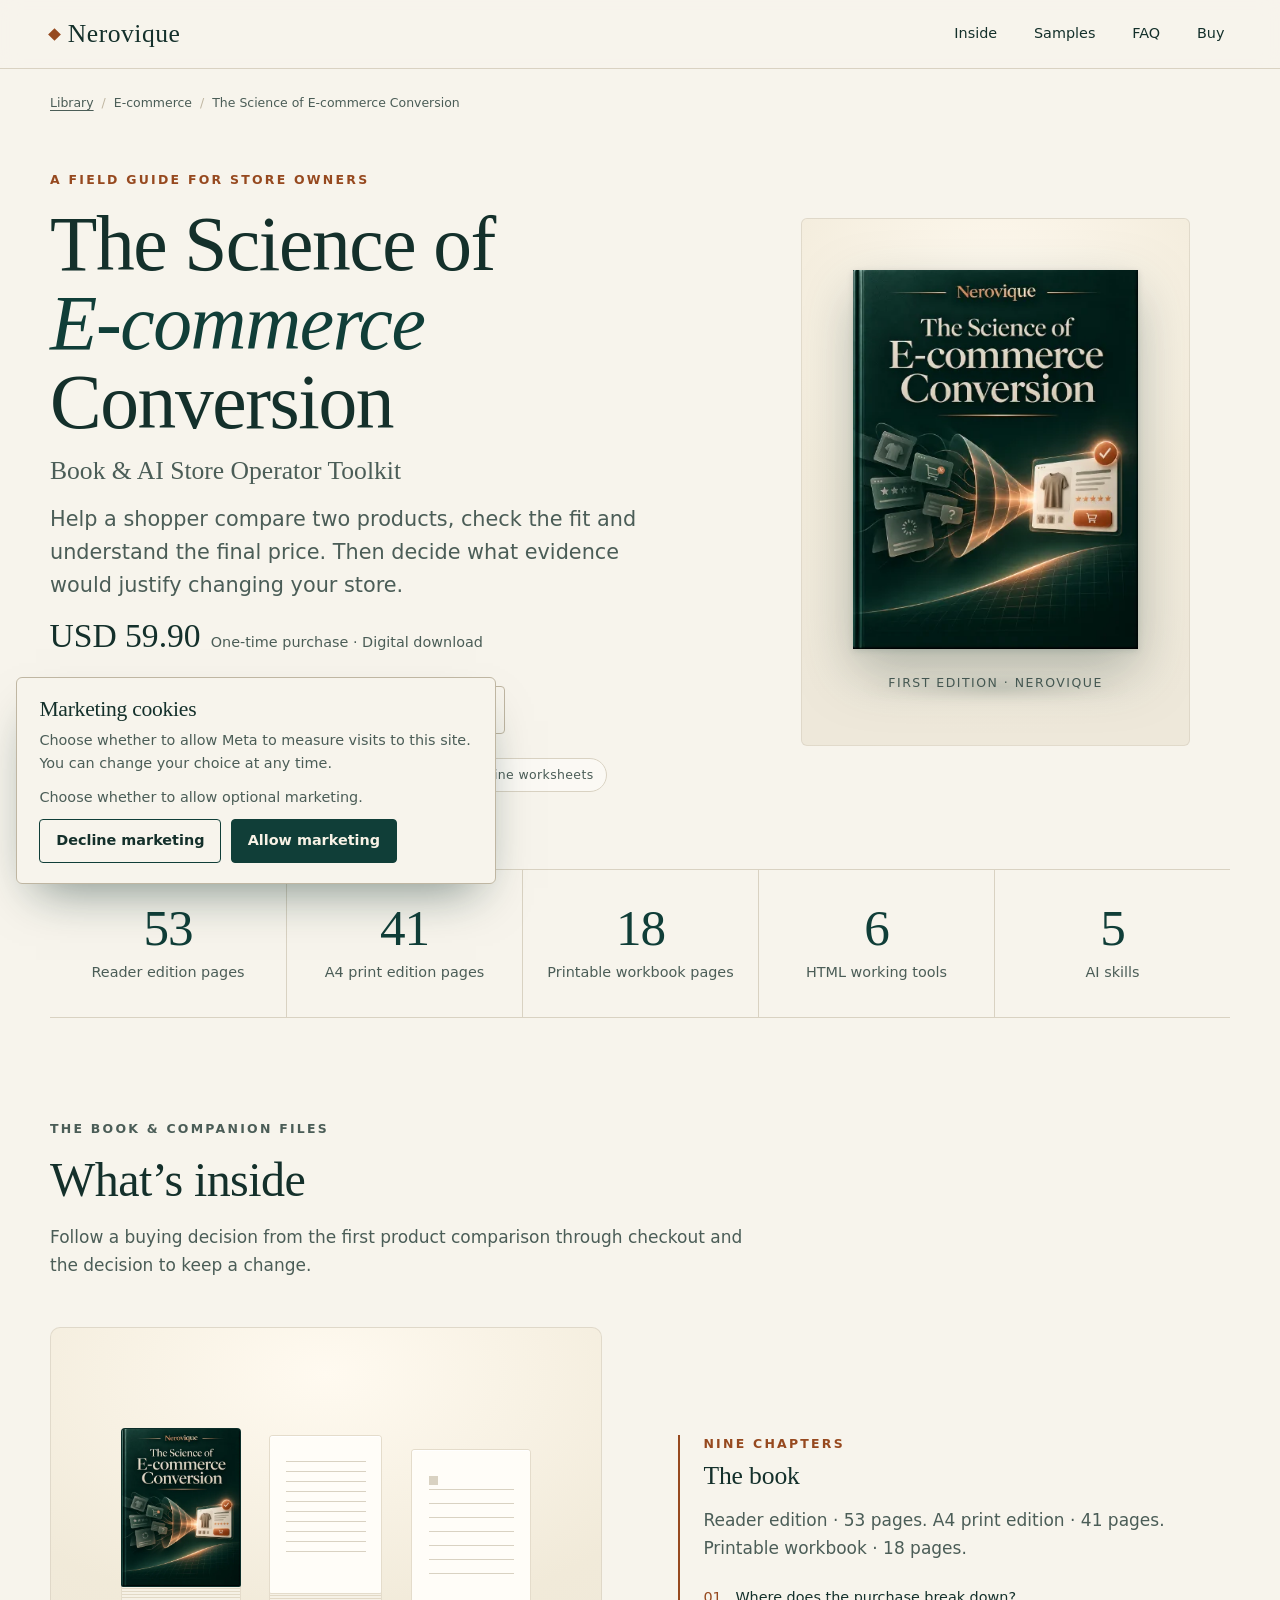
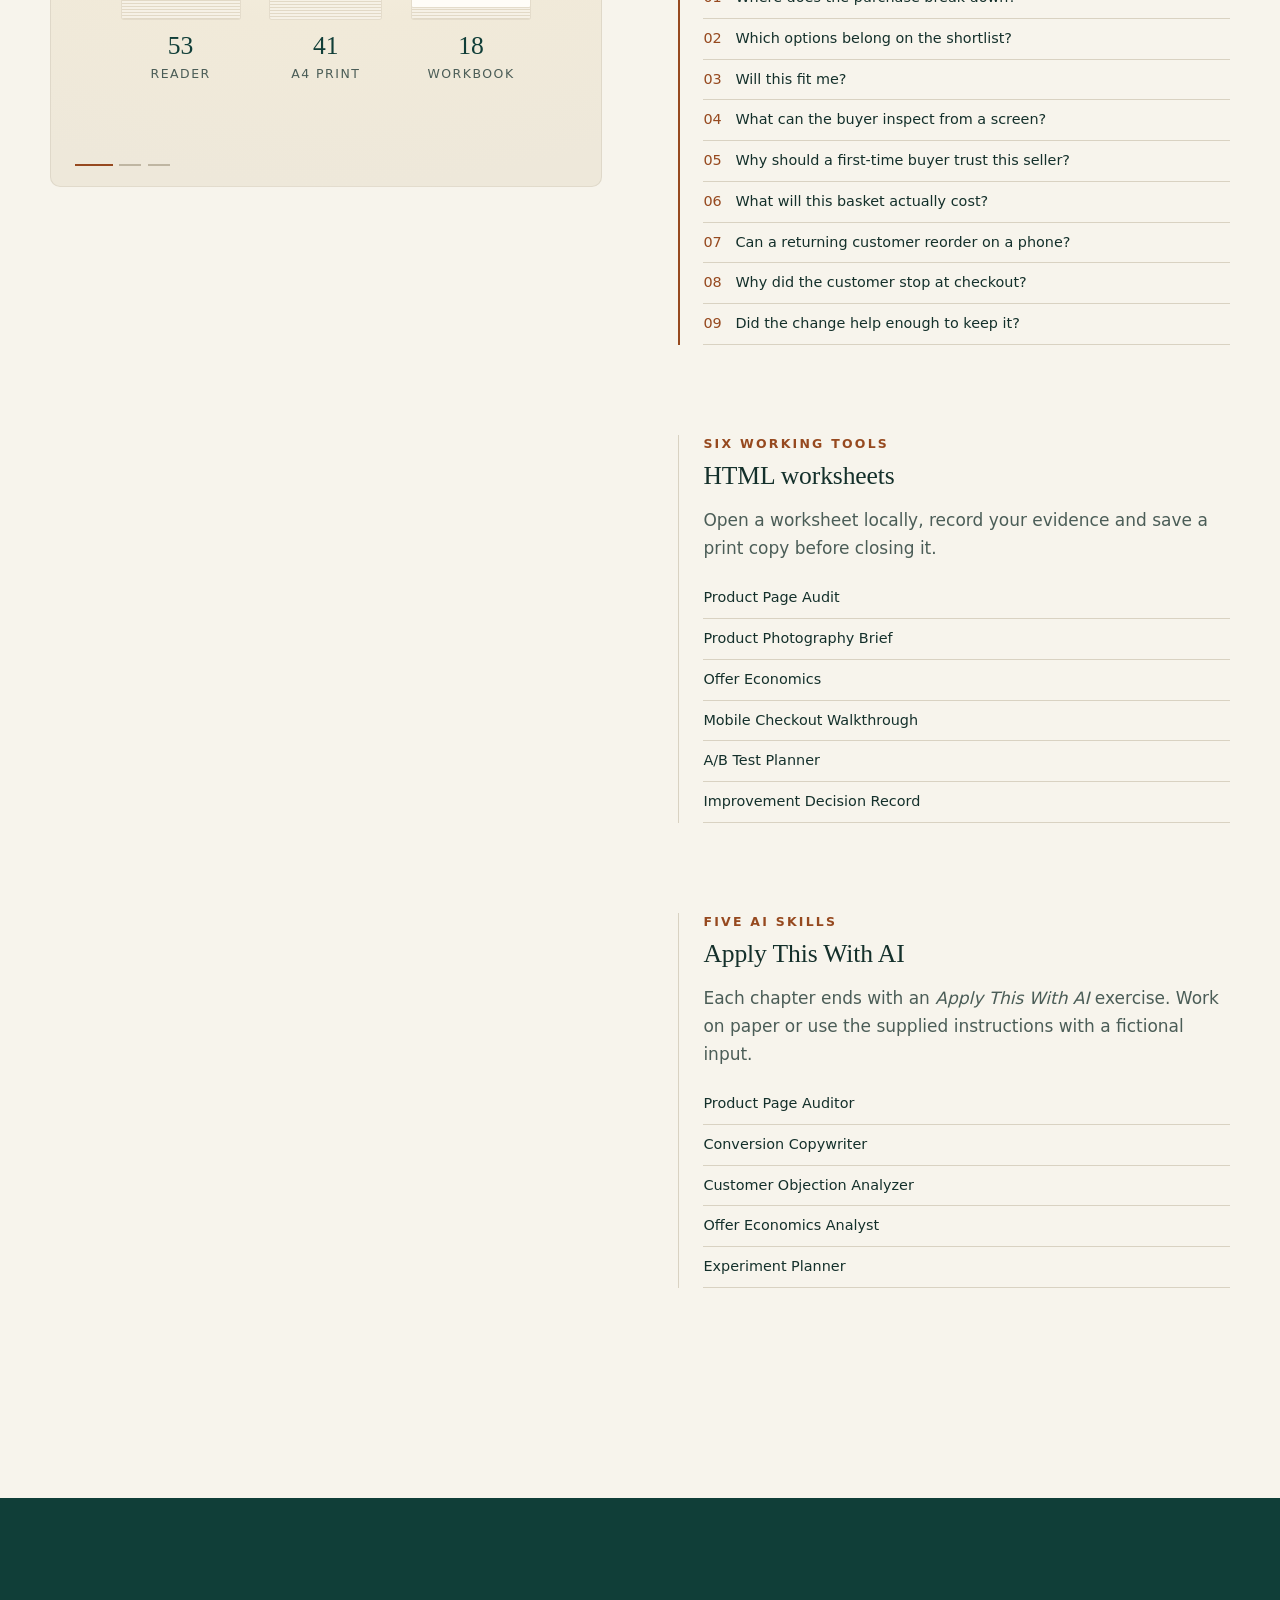
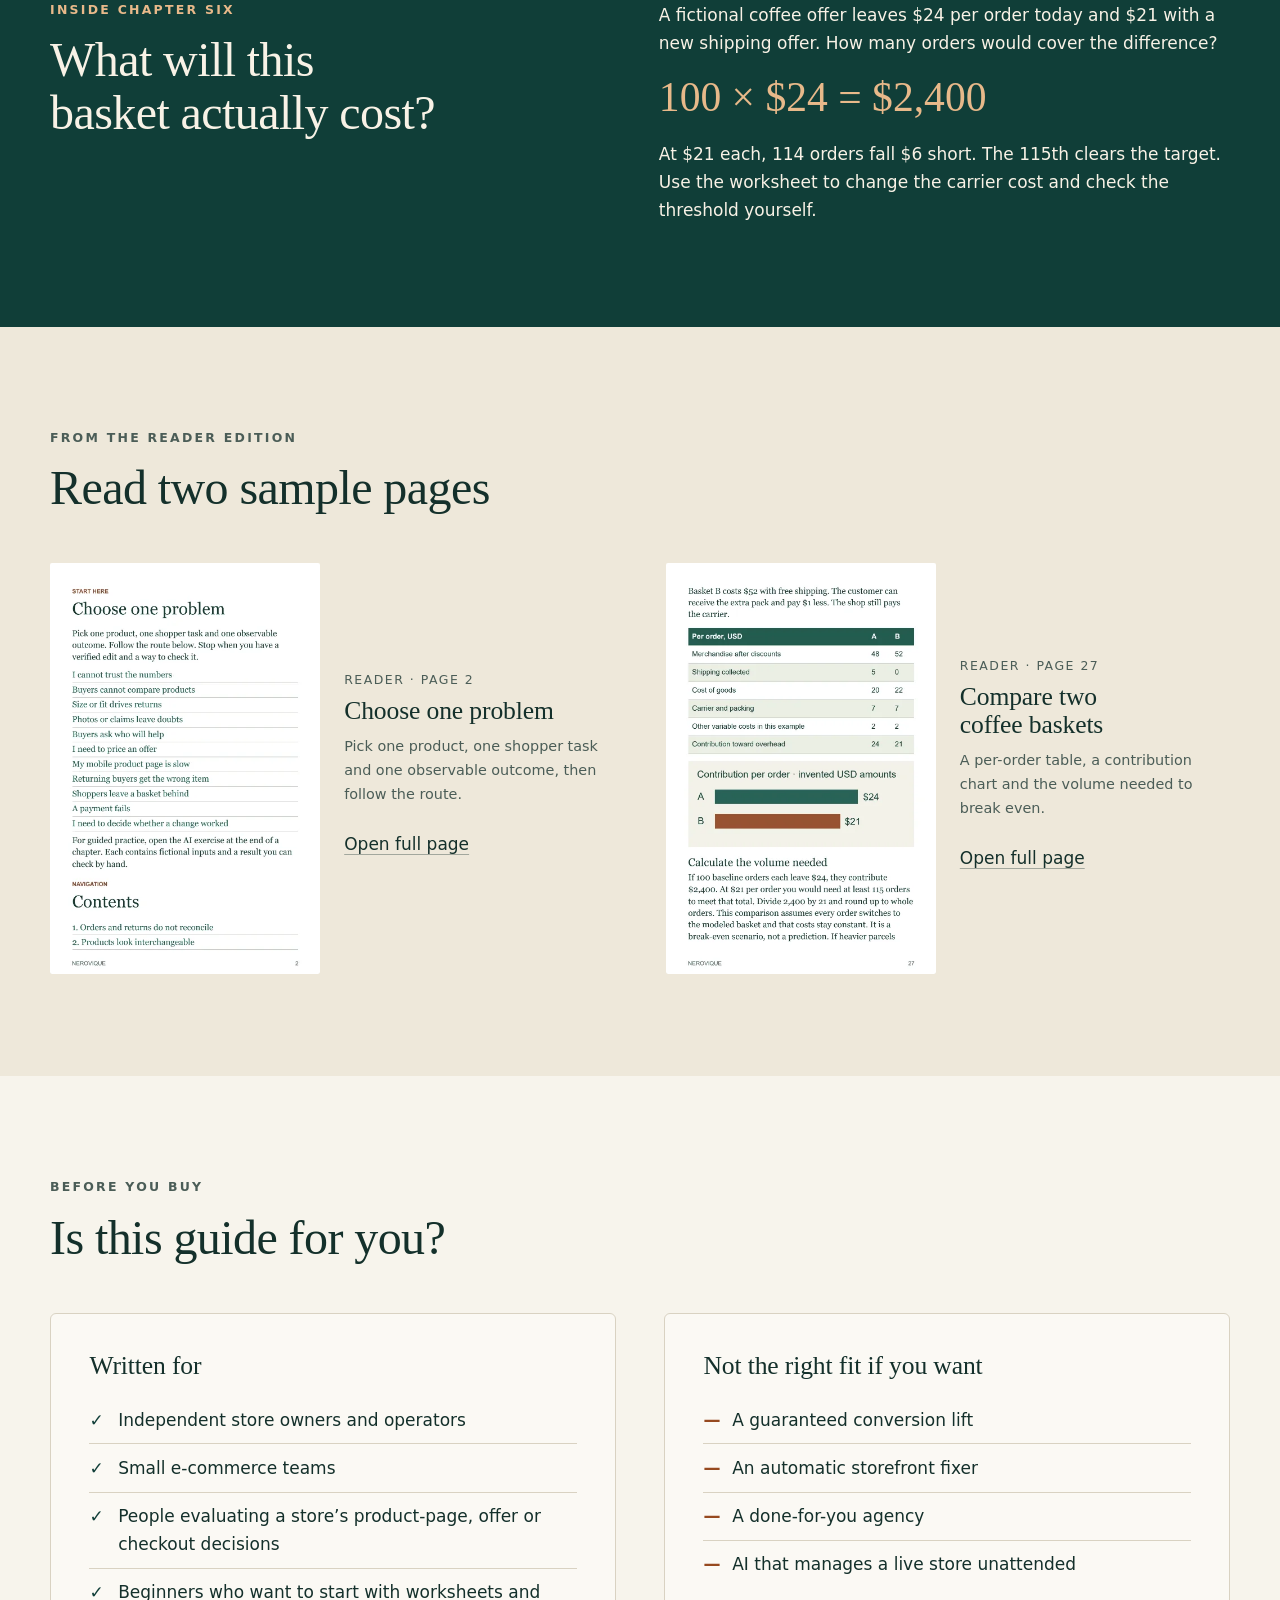
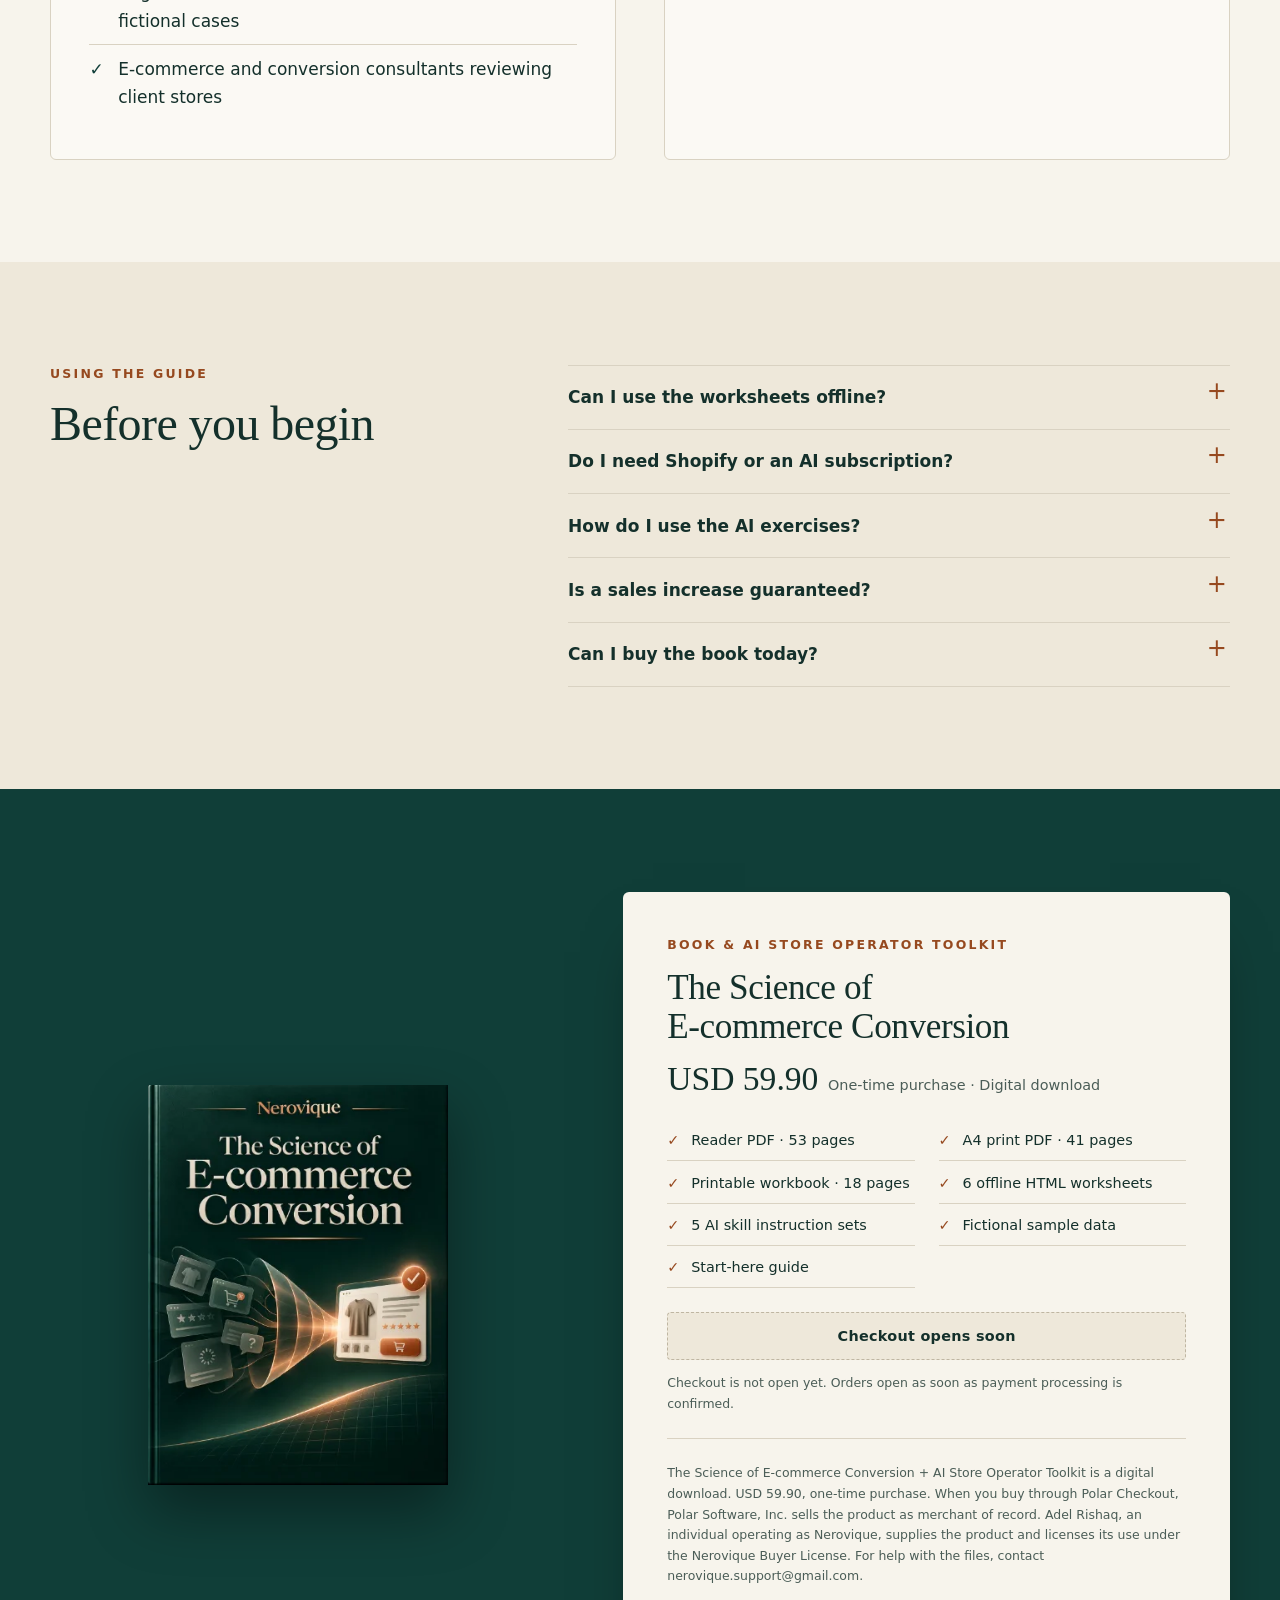
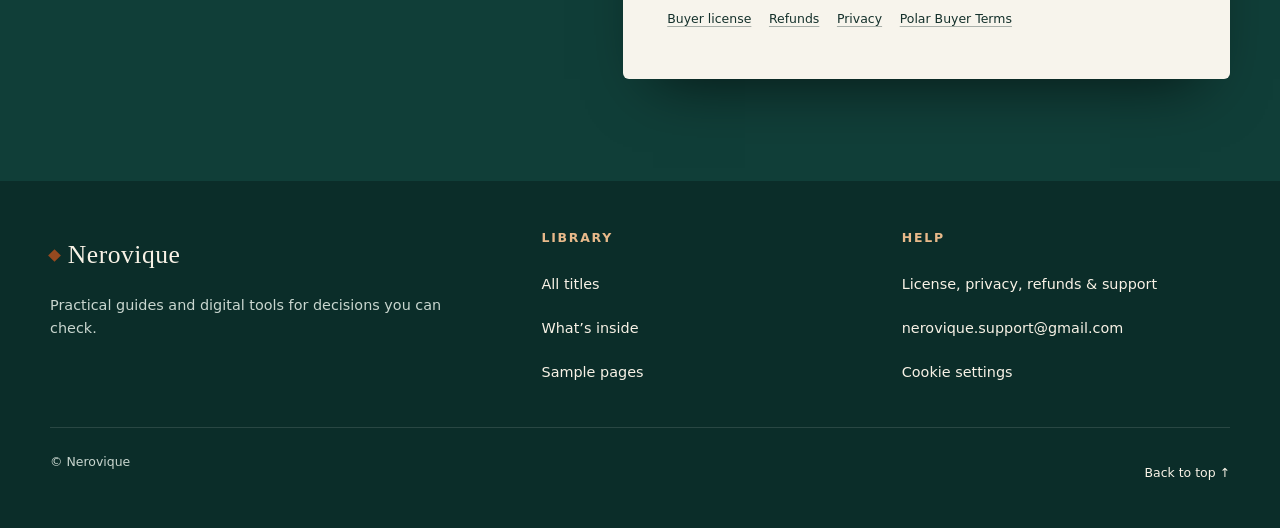
==== books/ecommerce-conversion/index.html @ 0215f72d "Publish Nerovique website Co-Authored-By: Claude Opus 5.5 <noreply@anthropic.com> Claude-Session: ht" ====
<!doctype html>
<html lang="en">
<head>
<meta charset="utf-8">
<meta name="viewport" content="width=device-width,initial-scale=1,viewport-fit=cover">
<title>The Science of E-commerce Conversion · Book &amp; AI Store Operator Toolkit · Nerovique</title>
<meta name="description" content="A field guide for store owners: nine chapters, a printable workbook, six offline worksheets and five AI skills. USD 59.90, one-time purchase, digital download.">
<meta name="theme-color" content="#103e38">
<link rel="icon" href="data:image/svg+xml,%3Csvg xmlns=%27http://www.w3.org/2000/svg%27 viewBox=%270 0 32 32%27%3E%3Crect width=%2732%27 height=%2732%27 rx=%276%27 fill=%27%23103e38%27/%3E%3Cpath d=%27M16 7l9 9-9 9-9-9z%27 fill=%27%23e8b98a%27/%3E%3C/svg%3E">
<link rel="preload" as="image" href="../../assets/img/cover-560.webp" imagesrcset="../../assets/img/cover-360.webp 360w, ../../assets/img/cover-560.webp 560w, ../../assets/img/cover-800.webp 800w" imagesizes="(max-width: 720px) 58vw, 360px">
<script>(function(d){var r=d.documentElement;if('IntersectionObserver' in window&&!(window.matchMedia&&matchMedia('(prefers-reduced-motion: reduce)').matches)){r.classList.add('motion');setTimeout(function(){if(!r.classList.contains('motion-ready'))r.classList.remove('motion')},2500)}})(document)</script>
<link rel="stylesheet" href="../../assets/css/nerovique.css">
<link rel="stylesheet" href="../../assets/css/nerovique-v2.css">
<script defer src="../../assets/js/site-config.js"></script>
<script defer src="../../assets/js/site.js"></script>
<script defer src="../../assets/js/nerovique-v2.js"></script>
<script defer src="../../assets/js/pixel-config.js"></script>
<script defer src="../../assets/js/consent.js"></script>
</head>
<body data-accent="copper">
<a class="skip" href="#main">Skip to content</a>

<header class="site-header">
  <div class="wrap bar">
    <a class="wordmark" href="../../index.html">Nerovique</a>
    <nav class="site-nav" aria-label="Main">
      <a href="#inside">Inside</a>
      <a href="#samples">Samples</a>
      <a class="hide-sm" href="#faq">FAQ</a>
      <a href="#buy">Buy</a>
    </nav>
  </div>
</header>

<main id="main">
  <nav class="wrap crumbs" aria-label="Breadcrumb">
    <ol><li><a href="../../index.html#library">Library</a></li><li>E-commerce</li><li aria-current="page">The Science of E-commerce Conversion</li></ol>
  </nav>

  <!-- HERO -->
  <section class="wrap hero" data-hero aria-labelledby="title">
    <div>
      <p class="eyebrow">A field guide for store owners</p>
      <h1 id="title">The Science of <em>E-commerce</em> Conversion</h1>
      <p class="subtitle">Book &amp; AI Store Operator Toolkit</p>
      <p class="lead">Help a shopper compare two products, check the fit and understand the final price. Then decide what evidence would justify changing your store.</p>
      <p class="price"><b>USD 59.90</b><span>One-time purchase · Digital download</span></p>
      <div class="actions">
        <a class="btn" href="#buy">See what’s included <span class="arrow" aria-hidden="true">→</span></a>
        <a class="btn btn--ghost" href="#samples">Read sample pages</a>
      </div>
      <ul class="chips" aria-label="Formats">
        <li>Reader PDF</li><li>A4 print edition</li><li>Printable workbook</li><li>Offline worksheets</li>
      </ul>
    </div>
    <figure class="book-stage">
      <img src="../../assets/img/cover-560.webp"
           srcset="../../assets/img/cover-360.webp 360w, ../../assets/img/cover-560.webp 560w, ../../assets/img/cover-800.webp 800w"
           sizes="(max-width: 720px) 58vw, 360px" width="560" height="747" fetchpriority="high"
           alt="Cover of The Science of E-commerce Conversion by Nerovique: a copper funnel guiding scattered product screens to one clear product page">
      <figcaption>First Edition · Nerovique</figcaption>
    </figure>
  </section>

  <!-- NUMBERS -->
  <section class="wrap" aria-label="What the download contains">
    <div class="stats" data-reveal-group>
      <div><b>53</b><span>Reader edition pages</span></div>
      <div><b>41</b><span>A4 print edition pages</span></div>
      <div><b>18</b><span>Printable workbook pages</span></div>
      <div><b>6</b><span>HTML working tools</span></div>
      <div><b>5</b><span>AI skills</span></div>
    </div>
  </section>

  <!-- INSIDE · scroll story. Texts unchanged from the approved "What's inside" columns. -->
  <section class="story" id="inside" aria-labelledby="inside-title">
    <div class="wrap">
      <div class="head" data-reveal>
        <p class="eyebrow">The book &amp; companion files</p>
        <h2 id="inside-title">What’s inside</h2>
        <p>Follow a buying decision from the first product comparison through checkout and the decision to keep a change.</p>
      </div>
      <div class="story-grid">
        <div class="story-stage" aria-hidden="true">
          <div class="stage-panel" data-panel="1"><div class="formats"><div class="vol vol--reader"><div class="sheet"></div><b>53</b><span>Reader</span></div><div class="vol vol--print"><div class="sheet"></div><b>41</b><span>A4 print</span></div><div class="vol vol--work"><div class="sheet"></div><b>18</b><span>Workbook</span></div></div></div>
          <div class="stage-panel" data-panel="2"><div class="tiles"><div class="tile"><i>01</i><b>Product Page Audit</b><s></s><s></s></div><div class="tile"><i>02</i><b>Product Photography Brief</b><s></s><s></s></div><div class="tile"><i>03</i><b>Offer Economics</b><s></s><s></s></div><div class="tile"><i>04</i><b>Mobile Checkout Walkthrough</b><s></s><s></s></div><div class="tile"><i>05</i><b>A/B Test Planner</b><s></s><s></s></div><div class="tile"><i>06</i><b>Improvement Decision Record</b><s></s><s></s></div></div></div>
          <div class="stage-panel" data-panel="3"><div class="skills"><div class="skill"><i>AI</i><b>Product Page Auditor</b><small>SKILL.md</small></div><div class="skill"><i>AI</i><b>Conversion Copywriter</b><small>SKILL.md</small></div><div class="skill"><i>AI</i><b>Customer Objection Analyzer</b><small>SKILL.md</small></div><div class="skill"><i>AI</i><b>Offer Economics Analyst</b><small>SKILL.md</small></div><div class="skill"><i>AI</i><b>Experiment Planner</b><small>SKILL.md</small></div></div></div>
          <div class="stage-index"><i></i><i></i><i></i></div>
        </div>
        <div class="story-steps">
          <article class="story-step" data-step="1">
            <div class="step-visual" aria-hidden="true"><div class="formats"><div class="vol vol--reader"><div class="sheet"></div><b>53</b><span>Reader</span></div><div class="vol vol--print"><div class="sheet"></div><b>41</b><span>A4 print</span></div><div class="vol vol--work"><div class="sheet"></div><b>18</b><span>Workbook</span></div></div></div>
            <span class="count">Nine chapters</span>
            <h3>The book</h3>
            <p>Reader edition · 53 pages. A4 print edition · 41 pages. Printable workbook · 18 pages.</p>
            <ol>
          <li>Where does the purchase break down?</li>
          <li>Which options belong on the shortlist?</li>
          <li>Will this fit me?</li>
          <li>What can the buyer inspect from a screen?</li>
          <li>Why should a first-time buyer trust this seller?</li>
          <li>What will this basket actually cost?</li>
          <li>Can a returning customer reorder on a phone?</li>
          <li>Why did the customer stop at checkout?</li>
          <li>Did the change help enough to keep it?</li>
        </ol>
          </article>
          <article class="story-step" data-step="2">
            <div class="step-visual" aria-hidden="true"><div class="tiles"><div class="tile"><i>01</i><b>Product Page Audit</b><s></s><s></s></div><div class="tile"><i>02</i><b>Product Photography Brief</b><s></s><s></s></div><div class="tile"><i>03</i><b>Offer Economics</b><s></s><s></s></div><div class="tile"><i>04</i><b>Mobile Checkout Walkthrough</b><s></s><s></s></div><div class="tile"><i>05</i><b>A/B Test Planner</b><s></s><s></s></div><div class="tile"><i>06</i><b>Improvement Decision Record</b><s></s><s></s></div></div></div>
            <span class="count">Six working tools</span>
            <h3>HTML worksheets</h3>
            <p>Open a worksheet locally, record your evidence and save a print copy before closing it.</p>
            <ul>
          <li>Product Page Audit</li>
          <li>Product Photography Brief</li>
          <li>Offer Economics</li>
          <li>Mobile Checkout Walkthrough</li>
          <li>A/B Test Planner</li>
          <li>Improvement Decision Record</li>
        </ul>
          </article>
          <article class="story-step" data-step="3">
            <div class="step-visual" aria-hidden="true"><div class="skills"><div class="skill"><i>AI</i><b>Product Page Auditor</b><small>SKILL.md</small></div><div class="skill"><i>AI</i><b>Conversion Copywriter</b><small>SKILL.md</small></div><div class="skill"><i>AI</i><b>Customer Objection Analyzer</b><small>SKILL.md</small></div><div class="skill"><i>AI</i><b>Offer Economics Analyst</b><small>SKILL.md</small></div><div class="skill"><i>AI</i><b>Experiment Planner</b><small>SKILL.md</small></div></div></div>
            <span class="count">Five AI skills</span>
            <h3>Apply This With AI</h3>
            <p>Each chapter ends with an <em>Apply This With AI</em> exercise. Work on paper or use the supplied instructions with a fictional input.</p>
            <ul>
          <li>Product Page Auditor</li>
          <li>Conversion Copywriter</li>
          <li>Customer Objection Analyzer</li>
          <li>Offer Economics Analyst</li>
          <li>Experiment Planner</li>
        </ul>
          </article>
        </div>
      </div>
    </div>
  </section>

  <!-- CASE -->
  <section class="dark section" aria-labelledby="case-title">
    <div class="wrap case" data-reveal-group>
      <div>
        <p class="eyebrow">Inside chapter six</p>
        <h2 id="case-title">What will this basket actually cost?</h2>
      </div>
      <div>
        <p>A fictional coffee offer leaves $24 per order today and $21 with a new shipping offer. How many orders would cover the difference?</p>
        <p class="math">100 × $24 = $2,400</p>
        <p>At $21 each, 114 orders fall $6 short. The 115th clears the target. Use the worksheet to change the carrier cost and check the threshold yourself.</p>
      </div>
    </div>
  </section>

  <!-- SAMPLES -->
  <section class="sand section" id="samples" aria-labelledby="samples-title">
    <div class="wrap">
      <div class="head" data-reveal>
        <p class="eyebrow">From the reader edition</p>
        <h2 id="samples-title">Read two sample pages</h2>
      </div>
      <div class="samples" data-reveal-group>
        <figure class="sample">
          <button type="button" data-lightbox="../../assets/img/sample-start-here-960.webp" data-caption="Reader · page 2 · Choose one problem" aria-label="Enlarge Reader page 2, Choose one problem">
            <img src="../../assets/img/sample-start-here-480.webp" srcset="../../assets/img/sample-start-here-480.webp 480w, ../../assets/img/sample-start-here-960.webp 960w" sizes="(max-width: 380px) 90vw, (max-width: 720px) 45vw, 260px" width="480" height="729" loading="lazy" decoding="async" alt="Reader page 2, Choose one problem: a list of eleven store problems, each linking to a route through the book">
          </button>
          <figcaption>
            <small>Reader · page 2</small>
            <h3>Choose one problem</h3>
            <p>Pick one product, one shopper task and one observable outcome, then follow the route.</p>
            <a href="../../assets/img/sample-start-here-960.webp">Open full page</a>
          </figcaption>
        </figure>
        <figure class="sample">
          <button type="button" data-lightbox="../../assets/img/sample-coffee-offer-960.webp" data-caption="Reader · page 27 · Compare two coffee baskets" aria-label="Enlarge Reader page 27, Compare two coffee baskets">
            <img src="../../assets/img/sample-coffee-offer-480.webp" srcset="../../assets/img/sample-coffee-offer-480.webp 480w, ../../assets/img/sample-coffee-offer-960.webp 960w" sizes="(max-width: 380px) 90vw, (max-width: 720px) 45vw, 260px" width="480" height="729" loading="lazy" decoding="async" alt="Reader page 27, Compare two coffee baskets: a per-order table and a bar chart showing $24 contribution for basket A and $21 for basket B">
          </button>
          <figcaption>
            <small>Reader · page 27</small>
            <h3>Compare two coffee baskets</h3>
            <p>A per-order table, a contribution chart and the volume needed to break even.</p>
            <a href="../../assets/img/sample-coffee-offer-960.webp">Open full page</a>
          </figcaption>
        </figure>
      </div>
    </div>
  </section>

  <!-- FIT -->
  <section class="wrap section" aria-labelledby="fit-title">
    <div class="head" data-reveal>
      <p class="eyebrow">Before you buy</p>
      <h2 id="fit-title">Is this guide for you?</h2>
    </div>
    <div class="fit" data-reveal-group>
      <div class="yes">
        <h3>Written for</h3>
        <ul>
          <li>Independent store owners and operators</li>
          <li>Small e-commerce teams</li>
          <li>People evaluating a store’s product-page, offer or checkout decisions</li>
          <li>Beginners who want to start with worksheets and fictional cases</li>
          <li>E-commerce and conversion consultants reviewing client stores</li>
        </ul>
      </div>
      <div class="no">
        <h3>Not the right fit if you want</h3>
        <ul>
          <li>A guaranteed conversion lift</li>
          <li>An automatic storefront fixer</li>
          <li>A done-for-you agency</li>
          <li>AI that manages a live store unattended</li>
        </ul>
      </div>
    </div>
  </section>

  <!-- FAQ -->
  <section class="sand section" id="faq" aria-labelledby="faq-title">
    <div class="wrap faq" data-reveal-group>
      <div>
        <p class="eyebrow">Using the guide</p>
        <h2 id="faq-title">Before you begin</h2>
      </div>
      <div>
        <details><summary>Can I use the worksheets offline?</summary><p>Yes. Extract the ZIP, open START-HERE.html, then choose a worksheet. Save or print your answers before closing the file.</p></details>
        <details><summary>Do I need Shopify or an AI subscription?</summary><p>You can complete the fictional cases on paper or in the local forms. An assistant is optional. Shopify Sidekick has its own instructions, and availability depends on the platform.</p></details>
        <details><summary>How do I use the AI exercises?</summary><p>Choose one chapter, read its evidence and copy the instructions from the named skill. Compare the draft answer with the supplied records before recording a decision.</p></details>
        <details><summary>Is a sales increase guaranteed?</summary><p>No. The guide does not guarantee sales, conversions, revenue or profit. It shows how to find where a purchase breaks down, plan one change, test it and decide whether the result justifies keeping it.</p></details>
        <details><summary>Can I buy the book today?</summary><p>The book and toolkit are sold together at USD 59.90 as a one-time purchase through Polar Checkout. If the buy button shows that checkout is not open yet, orders are about to open; email nerovique.support@gmail.com and we will reply when they do.</p></details>
      </div>
    </div>
  </section>

  <!-- BUY -->
  <section class="dark section" id="buy" aria-labelledby="buy-title">
    <div class="wrap buy">
      <img class="buy-cover" src="../../assets/img/cover-560.webp" srcset="../../assets/img/cover-360.webp 360w, ../../assets/img/cover-560.webp 560w" sizes="300px" width="560" height="747" loading="lazy" decoding="async" alt="">
      <div class="buy-card">
        <p class="eyebrow">Book &amp; AI Store Operator Toolkit</p>
        <h2 id="buy-title">The Science of E‑commerce Conversion</h2>
        <p class="price"><b>USD 59.90</b><span>One-time purchase · Digital download</span></p>
        <ul class="includes">
          <li>Reader PDF · 53 pages</li>
          <li>A4 print PDF · 41 pages</li>
          <li>Printable workbook · 18 pages</li>
          <li>6 offline HTML worksheets</li>
          <li>5 AI skill instruction sets</li>
          <li>Fictional sample data</li>
          <li>Start-here guide</li>
        </ul>
        <a class="btn btn--copper btn--block" data-checkout="ecommerce-conversion" aria-describedby="checkout-note" href="#buy"><span data-label>Buy now · USD 59.90</span></a>
        <p class="buy-note" id="checkout-note" hidden>Checkout is not open yet. Orders open as soon as payment processing is confirmed.</p>

        <div class="disclosure">
          <p>The Science of E-commerce Conversion + AI Store Operator Toolkit is a digital download. USD 59.90, one-time purchase. When you buy through Polar Checkout, Polar Software, Inc. sells the product as merchant of record. Adel Rishaq, an individual operating as Nerovique, supplies the product and licenses its use under the Nerovique Buyer License. For help with the files, contact nerovique.support@gmail.com.</p>
          <ul class="policy-links">
            <li><a href="../../policies.html#license">Buyer license</a></li>
            <li><a href="../../policies.html#refunds">Refunds</a></li>
            <li><a href="../../policies.html#privacy">Privacy</a></li>
            <li><a href="https://polar.sh/legal/checkout-buyer-terms" rel="noopener">Polar Buyer Terms</a></li>
          </ul>
        </div>
      </div>
    </div>
  </section>
</main>

<div class="buybar" aria-label="Purchase shortcut">
  <div class="inner">
    <div><b>USD 59.90</b><small>Book &amp; toolkit · one-time</small></div>
    <a class="btn" href="#buy">View offer</a>
  </div>
</div>

<dialog class="lightbox" id="lightbox" aria-label="Sample page">
  <button class="close" type="button" aria-label="Close">×</button>
  <img alt="">
  <p></p>
</dialog>

<footer class="site-footer">
  <div class="wrap">
    <div class="grid">
      <div>
        <a class="wordmark" href="../../index.html">Nerovique</a>
        <p style="margin-top:.8rem;max-width:26rem">Practical guides and digital tools for decisions you can check.</p>
      </div>
      <div>
        <h2>Library</h2>
        <ul><li><a href="../../index.html#library">All titles</a></li><li><a href="#inside">What’s inside</a></li><li><a href="#samples">Sample pages</a></li></ul>
      </div>
      <div>
        <h2>Help</h2>
        <ul>
          <li><a href="../../policies.html">License, privacy, refunds &amp; support</a></li>
          <li><a href="mailto:nerovique.support@gmail.com">nerovique.support@gmail.com</a></li>
          <li><button type="button" class="linklike" id="cookie-settings" aria-controls="cookie-choices" aria-expanded="false">Cookie settings</button></li>
        </ul>
      </div>
    </div>
    <div class="legal"><span>© Nerovique</span><a href="#main">Back to top ↑</a></div>
  </div>
</footer>

<section class="cookie" id="cookie-choices" aria-label="Marketing cookie preferences" hidden>
  <h2>Marketing cookies</h2>
  <p>Choose whether to allow Meta to measure visits to this site. You can change your choice at any time.</p>
  <p role="status"></p>
  <div class="cookie-actions"><button type="button" data-choice="deny">Decline marketing</button><button type="button" data-choice="allow">Allow marketing</button></div>
</section>
</body>
</html>
---- assets/css/nerovique.css ----
/* Nerovique design system · development copy 2026-11-15
   Tokens first; components below. No external fonts or libraries. */

:root {
  color-scheme: light;
  --paper: #f7f4ec;
  --paper-2: #fbf9f4;
  --sand: #eee8da;
  --line: #d9d2c2;
  --line-strong: #bfb6a2;
  --ink: #14302b;
  --muted: #4b5d57;
  --forest: #103e38;
  --forest-2: #0b2d29;
  --copper: #96491f;
  --copper-soft: #e8b98a;
  --on-dark: #f8f2e6;
  --on-dark-muted: #c9d6cf;
  --accent: var(--copper);           /* per-product override via [data-accent] */

  --serif: "Palatino Linotype", "Book Antiqua", Palatino, "Iowan Old Style", "URW Palladio L", Georgia, serif;
  --sans: system-ui, -apple-system, "Segoe UI", Roboto, "Helvetica Neue", Arial, sans-serif;

  --fs-xs: .78rem;
  --fs-sm: .9rem;
  --fs-md: 1.0625rem;
  --fs-lg: clamp(1.15rem, 1rem + .5vw, 1.3rem);
  --fs-h3: clamp(1.3rem, 1.15rem + .6vw, 1.6rem);
  --fs-h2: clamp(1.9rem, 1.4rem + 2.2vw, 3rem);
  --fs-h1: clamp(2.5rem, 1.6rem + 4.2vw, 4.9rem);

  --s1: .5rem; --s2: 1rem; --s3: 1.5rem; --s4: 2rem; --s5: 3rem; --s6: 4.5rem; --s7: clamp(3.5rem, 8vw, 7rem);
  --radius: 4px;
  --wrap: 1180px;
  --shadow-book: 0 1px 2px #0b2d2914, 0 18px 40px -12px #0b2d2955;
}

/* Future products can set their own accent while keeping the brand. */
[data-accent="copper"] { --accent: #96491f; }
[data-accent="slate"]  { --accent: #3f5a73; }
[data-accent="plum"]   { --accent: #7a3f5c; }

*, *::before, *::after { box-sizing: border-box; }
html { -webkit-text-size-adjust: 100%; scroll-behavior: smooth; scroll-padding-top: 84px; }
body {
  margin: 0; background: var(--paper); color: var(--ink);
  font: 400 var(--fs-md)/1.65 var(--sans);
  text-rendering: optimizeLegibility; -webkit-font-smoothing: antialiased;
}
img { max-width: 100%; height: auto; display: block; }
h1, h2, h3 { font-family: var(--serif); font-weight: 400; line-height: 1.1; margin: 0 0 var(--s2); text-wrap: balance; letter-spacing: -.005em; }
h1 { font-size: var(--fs-h1); line-height: 1.02; }
h2 { font-size: var(--fs-h2); }
h3 { font-size: var(--fs-h3); }
p { margin: 0 0 var(--s2); }
a { color: inherit; text-decoration-thickness: 1px; text-underline-offset: .22em; }
a:hover { color: var(--accent); }
ul, ol { padding-left: 1.2em; margin: 0 0 var(--s2); }
li { margin: .3em 0; }
:focus-visible { outline: 3px solid var(--copper); outline-offset: 3px; border-radius: 2px; }
.dark :focus-visible { outline-color: var(--copper-soft); }

.wrap { width: min(var(--wrap), 100% - 2.5rem); margin-inline: auto; }
.narrow { max-width: 46rem; }
.section { padding-block: var(--s7); }
.sand { background: var(--sand); }
.dark { background: var(--forest); color: var(--on-dark); }
.dark a { color: var(--on-dark); }
.visually-hidden { position: absolute !important; width: 1px; height: 1px; overflow: hidden; clip: rect(0 0 0 0); white-space: nowrap; }

.skip { position: absolute; left: 1rem; top: -4rem; z-index: 50; background: var(--forest); color: var(--on-dark); padding: .7rem 1rem; border-radius: var(--radius); }
.skip:focus { top: 1rem; }

/* Eyebrow label */
.eyebrow { font: 600 var(--fs-xs)/1.4 var(--sans); letter-spacing: .16em; text-transform: uppercase; color: var(--accent); margin: 0 0 var(--s2); }
.dark .eyebrow { color: var(--copper-soft); }
.lead { font-size: var(--fs-lg); color: var(--muted); max-width: 36em; }
.dark .lead { color: var(--on-dark-muted); }

/* Draft notice */
.draft-bar { background: var(--forest-2); color: var(--on-dark-muted); font-size: var(--fs-xs); letter-spacing: .04em; text-align: center; padding: .45rem 1rem; }
.draft-bar strong { color: var(--copper-soft); font-weight: 600; }

/* Header */
.site-header { position: sticky; top: 0; z-index: 20; background: color-mix(in srgb, var(--paper) 92%, transparent); backdrop-filter: saturate(1.4) blur(10px); -webkit-backdrop-filter: saturate(1.4) blur(10px); border-bottom: 1px solid var(--line); }
.site-header .bar { display: flex; align-items: center; justify-content: space-between; gap: var(--s3); min-height: 68px; }
.wordmark { font-family: var(--serif); font-size: 1.6rem; letter-spacing: .02em; text-decoration: none; color: var(--ink); display: inline-flex; align-items: center; gap: .55rem; }
.wordmark::before { content: ""; width: 9px; height: 9px; background: var(--copper); transform: rotate(45deg); }
.wordmark:hover { color: var(--ink); }
.site-nav { display: flex; gap: clamp(.4rem, 2vw, 1.6rem); align-items: center; }
.site-nav a { text-decoration: none; font-size: var(--fs-sm); padding: .65rem .35rem; min-height: 44px; display: inline-flex; align-items: center; }
.site-nav a[aria-current="page"] { color: var(--accent); }
.site-nav a:hover { text-decoration: underline; }

/* Buttons */
.btn { display: inline-flex; align-items: center; justify-content: center; gap: .6em; min-height: 48px; padding: .8em 1.5em; border-radius: var(--radius); border: 1px solid var(--forest); background: var(--forest); color: var(--on-dark); font: 600 var(--fs-sm)/1.2 var(--sans); letter-spacing: .02em; text-decoration: none; cursor: pointer; transition: background .2s, color .2s, border-color .2s; }
.btn:hover { background: var(--forest-2); color: var(--on-dark); }
.btn--ghost { background: transparent; color: var(--ink); border-color: var(--line-strong); }
.btn--ghost:hover { background: var(--paper-2); color: var(--ink); border-color: var(--ink); }
.btn--copper { background: var(--copper); border-color: var(--copper); }
.btn--copper:hover { background: #7a3a17; border-color: #7a3a17; }
.btn--block { width: 100%; }
.btn[aria-disabled="true"] { background: transparent; color: var(--ink); border: 1px dashed var(--line-strong); cursor: not-allowed; }
.dark .btn[aria-disabled="true"] { color: var(--on-dark); border-color: #ffffff55; }
.btn .arrow { transition: transform .2s; }
.btn:hover .arrow { transform: translateX(3px); }

/* Price */
.price { display: flex; align-items: baseline; gap: .6rem; flex-wrap: wrap; margin: 0 0 var(--s3); }
.price b { font: 400 2.1rem/1 var(--serif); }
.price span { font-size: var(--fs-sm); color: var(--muted); }
.dark .price span { color: var(--on-dark-muted); }

.chips { display: flex; flex-wrap: wrap; gap: .5rem; padding: 0; margin: var(--s3) 0 0; list-style: none; }
.chips li { margin: 0; font-size: var(--fs-xs); letter-spacing: .03em; padding: .35rem .75rem; border: 1px solid var(--line); border-radius: 999px; color: var(--muted); background: var(--paper-2); }

/* Hero */
.hero { display: grid; grid-template-columns: minmax(0, 1.15fr) minmax(0, .85fr); gap: clamp(2rem, 6vw, 6rem); align-items: center; padding-block: clamp(2.5rem, 7vw, 6rem); }
.hero h1 em { font-style: italic; color: var(--forest); }
.hero .subtitle { font: 400 var(--fs-h3)/1.3 var(--serif); color: var(--muted); margin-top: -.25rem; }
.actions { display: flex; flex-wrap: wrap; gap: .75rem; margin: var(--s4) 0 0; }
.book-stage { position: relative; display: grid; place-items: center; padding: clamp(1.5rem, 4vw, 3.5rem); background: radial-gradient(120% 90% at 50% 20%, #fff9ee 0%, var(--sand) 70%); border: 1px solid var(--line); border-radius: 6px; }
.book-stage img { width: min(100%, 360px); filter: drop-shadow(0 22px 28px #0b2d2940) drop-shadow(0 2px 3px #0b2d2926); }
.book-stage figcaption { margin-top: var(--s3); font-size: var(--fs-xs); letter-spacing: .12em; text-transform: uppercase; color: var(--muted); }

/* Breadcrumb */
.crumbs { font-size: var(--fs-xs); color: var(--muted); padding-top: var(--s3); }
.crumbs ol { list-style: none; padding: 0; margin: 0; display: flex; gap: .5rem; flex-wrap: wrap; }
.crumbs li { margin: 0; }
.crumbs li + li::before { content: "/"; margin-right: .5rem; color: var(--line-strong); }

/* Stats strip */
.stats { display: grid; grid-template-columns: repeat(5, minmax(0, 1fr)); border-block: 1px solid var(--line); }
.stats div { padding: var(--s4) var(--s2); text-align: center; }
.stats div + div { border-left: 1px solid var(--line); }
.stats b { display: block; font: 400 clamp(2.2rem, 1.6rem + 2vw, 3.2rem)/1 var(--serif); color: var(--forest); }
.stats span { display: block; margin-top: .5rem; font-size: var(--fs-sm); color: var(--muted); }

/* Case band */
.case { display: grid; grid-template-columns: 1fr 1.1fr; gap: clamp(2rem, 7vw, 6rem); align-items: start; }
.math { font: 400 clamp(1.8rem, 1.3rem + 2vw, 2.6rem)/1.2 var(--serif); color: var(--copper-soft); margin: .4em 0; }
.case p:last-child { margin-bottom: 0; }

/* Section heading */
.head { max-width: 44rem; margin-bottom: var(--s5); }
.head p { color: var(--muted); }

/* Feature columns */
.columns { display: grid; grid-template-columns: repeat(3, minmax(0, 1fr)); gap: clamp(1.5rem, 3vw, 2.5rem); }
.col { border-top: 2px solid var(--accent); padding-top: var(--s3); }
.col .count { font: 400 var(--fs-sm)/1 var(--sans); letter-spacing: .14em; text-transform: uppercase; color: var(--accent); display: block; margin-bottom: .6rem; }
.col p { color: var(--muted); }
.col ul, .col ol { padding: 0; list-style: none; margin: 0; }
.col li { padding: .55rem 0; border-bottom: 1px solid var(--line); margin: 0; font-size: var(--fs-sm); }
.col ol { counter-reset: ch; }
.col ol li { counter-increment: ch; display: grid; grid-template-columns: 2rem 1fr; }
.col ol li::before { content: counter(ch, decimal-leading-zero); color: var(--accent); font-variant-numeric: tabular-nums; }

/* Samples */
.samples { display: grid; grid-template-columns: repeat(2, minmax(0, 1fr)); gap: clamp(1.5rem, 4vw, 3.5rem); }
.sample { margin: 0; display: grid; grid-template-columns: minmax(0, 1fr) minmax(0, 1fr); gap: var(--s3); align-items: center; }
.sample button { all: unset; cursor: zoom-in; display: block; border-radius: 2px; }
.sample button:focus-visible { outline: 3px solid var(--copper); outline-offset: 4px; }
.sample img { background: #fff; box-shadow: 0 1px 2px #0b2d2918, 0 14px 30px -14px #0b2d2955; transition: transform .25s; }
.sample button:hover img { transform: translateY(-3px); }
.sample small { display: block; font-size: var(--fs-xs); letter-spacing: .12em; text-transform: uppercase; color: var(--muted); margin-bottom: .4rem; }
.sample h3 { margin-bottom: .6rem; }
.sample p { font-size: var(--fs-sm); color: var(--muted); }

/* Lightbox */
.lightbox { border: 0; padding: 0; background: transparent; max-width: min(92vw, 640px); max-height: 92vh; }
.lightbox::backdrop { background: #0b2d29d9; }
.lightbox img { max-height: 84vh; width: auto; margin: auto; background: #fff; }
.lightbox .close { position: absolute; top: .5rem; right: .5rem; min-width: 44px; min-height: 44px; border: 0; border-radius: 50%; background: var(--forest); color: var(--on-dark); font-size: 1.4rem; cursor: pointer; }
.lightbox p { color: var(--on-dark); text-align: center; font-size: var(--fs-sm); margin: .6rem 0 0; }

/* Fit list */
.fit { display: grid; grid-template-columns: 1fr 1fr; gap: clamp(1.5rem, 4vw, 3rem); }
.fit > div { background: var(--paper-2); border: 1px solid var(--line); border-radius: 6px; padding: clamp(1.5rem, 3vw, 2.5rem); }
.fit ul { list-style: none; padding: 0; margin: 0; }
.fit li { padding: .6rem 0 .6rem 1.8rem; border-bottom: 1px solid var(--line); position: relative; margin: 0; }
.fit li:last-child { border-bottom: 0; }
.fit li::before { position: absolute; left: 0; top: .6rem; font-weight: 700; }
.fit .yes li::before { content: "✓"; color: var(--forest); }
.fit .no li::before { content: "—"; color: var(--copper); }

/* FAQ */
.faq { display: grid; grid-template-columns: .8fr 1.2fr; gap: clamp(2rem, 6vw, 5rem); }
.faq details { border-top: 1px solid var(--line); }
.faq details:last-child { border-bottom: 1px solid var(--line); }
.faq summary { cursor: pointer; list-style: none; padding: 1.1rem 2.2rem 1.1rem 0; position: relative; font-weight: 600; min-height: 44px; }
.faq summary::-webkit-details-marker { display: none; }
.faq summary::after { content: "+"; position: absolute; right: .2rem; top: .85rem; font: 400 1.5rem/1 var(--sans); color: var(--accent); transition: transform .2s; }
.faq details[open] summary::after { transform: rotate(45deg); }
.faq details p { color: var(--muted); padding-right: 2rem; }

/* Purchase panel */
.buy { display: grid; grid-template-columns: minmax(0, .9fr) minmax(0, 1.1fr); gap: clamp(2rem, 6vw, 5rem); align-items: center; }
.buy-cover { justify-self: center; width: min(100%, 300px); filter: drop-shadow(0 26px 30px #00000066); }
.buy-card { background: var(--paper); color: var(--ink); border-radius: 6px; padding: clamp(1.5rem, 4vw, 2.75rem); box-shadow: 0 30px 60px -30px #000000aa; }
.buy-card h2 { font-size: clamp(1.6rem, 1.3rem + 1.4vw, 2.2rem); }
/* The card is light inside a dark band: restore light-surface colours. */
.buy-card .eyebrow { color: var(--copper); }
.buy-card a { color: var(--ink); }
.buy-card a.btn { color: var(--on-dark); }
.buy-card .price span { color: var(--muted); }
.buy-card :focus-visible { outline-color: var(--copper); }
.buy-card .btn[aria-disabled="true"] { background: var(--sand); color: var(--ink); border: 1px dashed var(--line-strong); }
.buy-card .includes { list-style: none; padding: 0; margin: var(--s3) 0; display: grid; grid-template-columns: 1fr 1fr; gap: .2rem 1.5rem; }
.buy-card .includes li { padding: .45rem 0 .45rem 1.5rem; position: relative; font-size: var(--fs-sm); border-bottom: 1px solid var(--line); margin: 0; }
.buy-card .includes li::before { content: "✓"; position: absolute; left: 0; color: var(--copper); font-weight: 700; }
.buy-note { font-size: var(--fs-xs); color: var(--muted); margin: .8rem 0 0; }
.disclosure { margin-top: var(--s3); padding-top: var(--s3); border-top: 1px solid var(--line); font-size: var(--fs-xs); color: var(--muted); }
.disclosure .tag, .tag { display: inline-block; font: 600 .68rem/1.3 var(--sans); letter-spacing: .1em; text-transform: uppercase; color: var(--copper); border: 1px solid currentColor; border-radius: 2px; padding: .15rem .4rem; margin-bottom: .5rem; }
.policy-links { display: flex; flex-wrap: wrap; gap: .3rem 1.1rem; margin: .6rem 0 0; padding: 0; list-style: none; }
.policy-links li { margin: 0; }
.policy-links a { display: inline-block; padding: .35rem 0; }

/* Mobile buy bar */
.buybar { position: fixed; inset: auto 0 0 0; z-index: 15; background: var(--forest); color: var(--on-dark); display: none; padding: .65rem 1.25rem calc(.65rem + env(safe-area-inset-bottom)); box-shadow: 0 -8px 24px #0b2d2933; transform: translateY(110%); transition: transform .25s ease; }
.buybar.is-visible { transform: none; }
.buybar .inner { display: flex; align-items: center; justify-content: space-between; gap: 1rem; }
.buybar b { font: 400 1.35rem/1 var(--serif); display: block; }
.buybar small { color: var(--on-dark-muted); font-size: var(--fs-xs); }
.buybar .btn { background: var(--copper); border-color: var(--copper); min-height: 44px; padding-inline: 1.1em; }
body:has(#cookie-choices:not([hidden])) .buybar { display: none !important; }

/* Library (home) */
.home-hero { padding-block: clamp(3.5rem, 10vw, 8rem); text-align: center; }
.home-hero .lead { margin-inline: auto; }
.home-hero h1 { max-width: 15ch; margin-inline: auto; }
.shelf { display: grid; grid-template-columns: repeat(3, minmax(0, 1fr)); gap: clamp(1.25rem, 3vw, 2.25rem); }
.card { position: relative; display: flex; flex-direction: column; background: var(--paper-2); border: 1px solid var(--line); border-radius: 6px; overflow: hidden; transition: border-color .2s, box-shadow .2s, transform .2s; }
.card:hover { border-color: var(--line-strong); box-shadow: 0 20px 40px -24px #0b2d2966; transform: translateY(-2px); }
.card .card-media { background: radial-gradient(120% 90% at 50% 15%, #fff9ee 0%, var(--sand) 75%); padding: 2rem 2rem 1.5rem; display: grid; place-items: center; border-bottom: 1px solid var(--line); }
.card .card-media img { width: min(62%, 220px); filter: drop-shadow(0 14px 18px #0b2d2940); }
.card .card-body { padding: 1.4rem 1.5rem 1.6rem; display: flex; flex-direction: column; gap: .4rem; flex: 1; }
.card h3 { margin: 0; font-size: 1.45rem; }
.card h3 a { text-decoration: none; }
.card h3 a::after { content: ""; position: absolute; inset: 0; }
.card p { color: var(--muted); font-size: var(--fs-sm); margin: 0; }
.card .meta { margin-top: auto; padding-top: .9rem; display: flex; justify-content: space-between; align-items: baseline; font-size: var(--fs-sm); border-top: 1px solid var(--line); }
.card .meta b { font: 400 1.25rem/1 var(--serif); }
.card--placeholder { border-style: dashed; background: transparent; justify-content: center; text-align: center; padding: 2rem; min-height: 320px; }
.card--placeholder:hover { transform: none; box-shadow: none; }
.principles { display: grid; grid-template-columns: repeat(3, minmax(0, 1fr)); gap: clamp(1.5rem, 4vw, 3rem); counter-reset: p; }
.principles div { counter-increment: p; border-top: 1px solid #ffffff33; padding-top: var(--s3); }
.principles div::before { content: counter(p, upper-roman) "."; display: block; font: 400 1rem/1 var(--serif); color: var(--copper-soft); margin-bottom: .8rem; letter-spacing: .1em; }
.principles p { color: var(--on-dark-muted); }

/* Policies */
.policy-layout { display: grid; grid-template-columns: 220px minmax(0, 1fr); gap: clamp(2rem, 6vw, 5rem); padding-block: var(--s6) var(--s7); }
.toc { position: sticky; top: 96px; align-self: start; font-size: var(--fs-sm); }
.toc ol { list-style: none; padding: 0; margin: 0; border-left: 1px solid var(--line); }
.toc li { margin: 0; }
.toc a { display: block; padding: .5rem 0 .5rem 1rem; text-decoration: none; color: var(--muted); border-left: 2px solid transparent; margin-left: -1px; }
.toc a:hover { color: var(--ink); border-left-color: var(--copper); }
.policy { max-width: 44rem; }
.policy section { padding-block: var(--s4); border-top: 1px solid var(--line); }
.policy h2 { font-size: clamp(1.6rem, 1.3rem + 1.2vw, 2.2rem); }
.policy h3 { font-size: 1.2rem; margin-top: var(--s3); }
.policy p { color: #2b433d; }
.notice { border: 1px solid var(--copper); background: #fbefe4; border-radius: var(--radius); padding: 1rem 1.25rem; font-size: var(--fs-sm); }
.proposed { background: var(--paper-2); border: 1px dashed var(--line-strong); border-radius: 6px; padding: 1.5rem; margin-top: var(--s2); }

/* Footer */
.site-footer { background: var(--forest-2); color: var(--on-dark-muted); padding-block: var(--s5) var(--s4); font-size: var(--fs-sm); }
.site-footer .wordmark { color: var(--on-dark); }
.site-footer .grid { display: grid; grid-template-columns: 1.4fr 1fr 1fr; gap: var(--s4); }
.site-footer h2 { font: 600 var(--fs-xs)/1.4 var(--sans); letter-spacing: .14em; text-transform: uppercase; color: var(--copper-soft); margin-bottom: var(--s2); }
.site-footer ul { list-style: none; padding: 0; margin: 0; }
.site-footer li { margin: 0; }
.site-footer a, .site-footer .linklike { color: var(--on-dark); text-decoration: none; display: inline-flex; align-items: center; min-height: 44px; padding: .3rem 0; }
.sample figcaption > a { display: inline-flex; align-items: center; min-height: 44px; }
.site-footer a:hover, .site-footer .linklike:hover { text-decoration: underline; color: var(--on-dark); }
.linklike { background: none; border: 0; font: inherit; cursor: pointer; padding: 0; }
.site-footer .legal { margin-top: var(--s4); padding-top: var(--s3); border-top: 1px solid #ffffff1f; font-size: var(--fs-xs); display: flex; justify-content: space-between; gap: 1rem; flex-wrap: wrap; }

/* Cookie panel (logic in consent.js, unchanged) */
.cookie { position: fixed; z-index: 40; left: 1rem; right: 1rem; bottom: 1rem; max-width: 30rem; margin: 0; background: var(--paper); color: var(--ink); border: 1px solid var(--line-strong); border-radius: 6px; padding: 1.25rem 1.4rem; box-shadow: 0 24px 48px -20px #0b2d2988; max-height: 70vh; overflow: auto; }
.cookie[hidden] { display: none; }
.cookie h2 { font-size: 1.35rem; margin-bottom: .4rem; }
.cookie p { font-size: var(--fs-sm); color: var(--muted); margin-bottom: .6rem; }
.cookie p:empty { display: none; }
.cookie .cookie-actions { display: flex; gap: .6rem; flex-wrap: wrap; }
.cookie button { min-height: 44px; padding: .6em 1.1em; border-radius: var(--radius); font: 600 var(--fs-sm)/1.2 var(--sans); cursor: pointer; border: 1px solid var(--forest); background: transparent; color: var(--ink); }
.cookie button[data-choice="allow"] { background: var(--forest); color: var(--on-dark); }

/* Responsive */
@media (max-width: 960px) {
  .stats { grid-template-columns: repeat(3, minmax(0, 1fr)); }
  .stats div:nth-child(4) { border-left: 0; }
  .stats div:nth-child(n+4) { border-top: 1px solid var(--line); }
  .columns, .shelf { grid-template-columns: 1fr 1fr; }
  .samples { grid-template-columns: 1fr; }
  .faq { grid-template-columns: 1fr; gap: var(--s3); }
}
@media (max-width: 720px) {
  body { font-size: 1rem; }
  .site-header .bar { min-height: 60px; }
  .wordmark { font-size: 1.35rem; }
  .site-nav { gap: 0; }
  .site-nav a { font-size: .85rem; padding-inline: .45rem; }
  .site-nav .hide-sm { display: none; }
  .hero { grid-template-columns: 1fr; gap: var(--s4); padding-top: var(--s3); }
  .hero .book-stage { order: -1; padding: 1.5rem; }
  .hero .book-stage img { width: min(58%, 230px); }
  .hero .book-stage figcaption { display: none; }
  .actions .btn { flex: 1 1 100%; }
  .stats { grid-template-columns: 1fr 1fr; }
  .stats div { padding: var(--s3) var(--s1); }
  .stats div:nth-child(n) { border-left: 0; border-top: 1px solid var(--line); }
  .stats div:nth-child(1) { border-top: 0; }
  .stats div:nth-child(2) { border-top: 0; border-left: 1px solid var(--line); }
  .stats div:nth-child(4) { border-left: 1px solid var(--line); }
  .stats div:nth-child(5) { grid-column: 1 / -1; }
  .case, .columns, .fit, .buy, .shelf, .principles, .policy-layout, .site-footer .grid { grid-template-columns: 1fr; }
  .sample { grid-template-columns: 1fr 1.1fr; gap: 1rem; }
  .buy-cover { display: none; }
  .buy-card .includes { grid-template-columns: 1fr; }
  .buybar { display: block; }
  body.has-buybar { padding-bottom: 76px; }
  .toc { position: static; }
  .toc ol { display: flex; flex-wrap: wrap; gap: .3rem 1rem; border: 0; }
  .toc a { padding: .4rem 0; border: 0; }
  .card--placeholder { min-height: 0; }
}
@media (max-width: 380px) {
  .sample { grid-template-columns: 1fr; }
}
@media (prefers-reduced-motion: reduce) {
  html { scroll-behavior: auto; }
  *, *::before, *::after { transition: none !important; animation: none !important; }
}
@media print {
  .site-header, .buybar, .cookie, .site-footer, .draft-bar { display: none !important; }
  body { background: #fff; }
}
---- assets/css/nerovique-v2.css ----
/* Nerovique v2 · editorial motion layer (2026-11-17)
   Loaded after nerovique.css. Remove this file and nerovique-v2.js to roll back.
   Rules:
   - Only transform and opacity are animated (compositor-friendly, no layout work).
   - Everything is visible without JavaScript; hidden start states apply only under html.motion,
     which the inline head script sets when IntersectionObserver exists and reduced motion is off.
   - prefers-reduced-motion: reduce disables every animation and transition below. */

:root {
  --ease-out: cubic-bezier(.16, 1, .3, 1);      /* long, soft settle */
  --ease-in-out: cubic-bezier(.65, 0, .35, 1);
  --t-fast: .18s;
  --t-med: .45s;
  --t-slow: .9s;
}

/* ---------- Typography refinements ---------- */
h1 { letter-spacing: -.018em; }
h2 { letter-spacing: -.012em; }
.lead { line-height: 1.6; }
.eyebrow { letter-spacing: .18em; }

/* ---------- Header: quiet glass that firms up after scrolling ---------- */
.site-header { transition: background-color var(--t-med) ease, box-shadow var(--t-med) ease, border-color var(--t-med) ease; view-transition-name: site-header; }
.site-header.is-scrolled { background: color-mix(in srgb, var(--paper) 82%, transparent); box-shadow: 0 1px 0 var(--line), 0 10px 30px -22px #0b2d2966; border-bottom-color: transparent; }
.site-nav a { position: relative; }
.site-nav a::after { content: ""; position: absolute; left: .35rem; right: .35rem; bottom: .55rem; height: 1px; background: currentColor; transform: scaleX(0); transform-origin: left; transition: transform var(--t-med) var(--ease-out); }
.site-nav a:hover { text-decoration: none; }
.site-nav a:hover::after, .site-nav a[aria-current]::after, .site-nav a.is-current::after { transform: scaleX(1); }
.site-nav a.is-current { color: var(--accent); }

/* ---------- Buttons and links: small, precise feedback ---------- */
.btn { transition: background-color var(--t-fast) ease, color var(--t-fast) ease, border-color var(--t-fast) ease, transform var(--t-fast) var(--ease-out), box-shadow var(--t-med) var(--ease-out); }
.btn:not([aria-disabled="true"]):hover { transform: translateY(-1px); box-shadow: 0 10px 22px -14px #0b2d29aa; }
.btn:not([aria-disabled="true"]):active { transform: translateY(0) scale(.985); box-shadow: none; transition-duration: .08s; }
.btn .arrow { display: inline-block; transition: transform var(--t-med) var(--ease-out); }
.btn:hover .arrow { transform: translateX(4px); }
.chips li { transition: border-color var(--t-fast) ease, color var(--t-fast) ease; }
.policy a, .head a, .sample figcaption > a, .policy-links a { text-decoration-color: color-mix(in srgb, currentColor 35%, transparent); transition: text-decoration-color var(--t-fast) ease, color var(--t-fast) ease; }
.policy a:hover, .sample figcaption > a:hover, .policy-links a:hover { text-decoration-color: currentColor; }

/* ---------- Cards ---------- */
.card { transition: border-color var(--t-med) ease, box-shadow var(--t-med) var(--ease-out), transform var(--t-med) var(--ease-out); }
.card:hover { transform: translateY(-4px); box-shadow: 0 28px 50px -30px #0b2d2980; }
.card .card-media img { transition: transform var(--t-slow) var(--ease-out); }
.card:hover .card-media img { transform: translateY(-4px) scale(1.025); }
.card:focus-within { border-color: var(--line-strong); }
.card--placeholder:hover { transform: none; box-shadow: none; }

/* ---------- Hero ---------- */
.hero { padding-block: clamp(2rem, 4.5vw, 4.5rem) clamp(2.5rem, 6vw, 5.5rem); }
.hero h1 { font-size: clamp(2.6rem, 1.4rem + 4.3vw, 5.2rem); }
.book-stage { overflow: hidden; isolation: isolate; border-color: color-mix(in srgb, var(--line) 70%, transparent); background: radial-gradient(110% 80% at 50% 18%, #fffaf0 0%, #f3ecdc 55%, var(--sand) 100%); }
.book-stage::before { content: ""; position: absolute; inset: auto 15% 9% 15%; height: 18px; border-radius: 50%; background: radial-gradient(closest-side, #0b2d2938, transparent); filter: blur(6px); z-index: -1; }
.book-stage img { will-change: auto; }

/* Stats strip: hairline grid with a softer number weight */
.stats { border-color: var(--line); }
.stats b { letter-spacing: -.02em; }

/* ---------- Product story (sticky on wide screens, stacked on phones) ---------- */
.story { padding-block: var(--s7); }
.story-grid { display: grid; grid-template-columns: minmax(0, 1fr) minmax(0, 1fr); gap: clamp(2rem, 6vw, 6rem); align-items: start; }
.story-stage { position: sticky; top: clamp(96px, calc(50vh - 230px), 220px); height: 460px; border-radius: 10px; background: radial-gradient(120% 90% at 50% 10%, #fffaf0 0%, #f1ead9 60%, var(--sand) 100%); border: 1px solid color-mix(in srgb, var(--line) 70%, transparent); overflow: hidden; }
.stage-panel { position: absolute; inset: 0; display: grid; place-items: center; padding: 2.25rem; opacity: 0; transform: translateY(14px) scale(.985); transition: opacity var(--t-slow) var(--ease-out), transform var(--t-slow) var(--ease-out); pointer-events: none; }
.story-stage:not([data-active]) .stage-panel[data-panel="1"], .story-stage[data-active="1"] .stage-panel[data-panel="1"], .story-stage[data-active="2"] .stage-panel[data-panel="2"], .story-stage[data-active="3"] .stage-panel[data-panel="3"] { opacity: 1; transform: none; }
.stage-index { position: absolute; left: 1.5rem; bottom: 1.25rem; display: flex; gap: .4rem; }
.stage-index i { width: 22px; height: 2px; background: var(--line-strong); transition: background-color var(--t-med) ease, width var(--t-med) var(--ease-out); }
.story-stage[data-active="1"] .stage-index i:nth-child(1), .story-stage:not([data-active]) .stage-index i:nth-child(1), .story-stage[data-active="2"] .stage-index i:nth-child(2), .story-stage[data-active="3"] .stage-index i:nth-child(3) { background: var(--copper); width: 38px; }

.story-steps { display: grid; gap: clamp(3rem, 10vh, 7rem); padding-block: clamp(1rem, 12vh, 8rem); }
.story-step { position: relative; padding-left: 1.5rem; border-left: 1px solid var(--line); transition: border-color var(--t-med) ease; }
.story-step::before { content: ""; position: absolute; left: -1px; top: 0; width: 2px; height: 100%; background: var(--copper); transform: scaleY(0); transform-origin: top; transition: transform var(--t-slow) var(--ease-out); }
.story-step.is-active::before { transform: scaleY(1); }
.story-step .count { display: block; font: 600 var(--fs-xs)/1.4 var(--sans); letter-spacing: .18em; text-transform: uppercase; color: var(--accent); margin-bottom: .6rem; }
.story-step p { color: var(--muted); }
.story-step ol, .story-step ul { list-style: none; padding: 0; margin: 0; }
.story-step li { padding: .5rem 0; border-bottom: 1px solid var(--line); margin: 0; font-size: var(--fs-sm); }
.story-step ol { counter-reset: ch; }
.story-step ol li { counter-increment: ch; display: grid; grid-template-columns: 2rem 1fr; }
.story-step ol li::before { content: counter(ch, decimal-leading-zero); color: var(--accent); font-variant-numeric: tabular-nums; }
.step-visual { display: none; }

/* Panel 1 · three formats at natural proportions. The page block under each sheet is
   proportional to its page count (53 / 41 / 18), like the edge of a closed book. */
.formats { display: flex; align-items: flex-end; justify-content: center; gap: clamp(1rem, 2.4vw, 2rem); --u: 1; }
.vol { display: flex; flex-direction: column; align-items: center; gap: 0; }
.vol .sheet { width: calc(118px * var(--u)); height: calc(157px * var(--u)); border-radius: 3px 3px 1px 1px; background: #fffdf8; position: relative; overflow: hidden; box-shadow: 0 1px 0 #ffffff inset, 0 0 0 1px #e4dccb; }
.vol .sheet::after { content: ""; position: absolute; inset: 16% 14% auto 14%; height: 62%; background: repeating-linear-gradient(to bottom, #d9d2c2 0 1px, transparent 1px 10px); }
.vol::before { content: ""; order: 2; display: block; width: calc(118px * var(--u)); height: calc(var(--pages) * .62px * var(--u)); background: repeating-linear-gradient(to bottom, #f6f1e6 0 2px, #e2d9c6 2px 3px); border-radius: 0 0 2px 2px; box-shadow: 0 22px 26px -18px #0b2d2970, 0 0 0 1px #e4dccb; }
.vol .sheet { order: 1; }
.vol b { order: 3; margin-top: .9rem; font: 400 1.6rem/1 var(--serif); color: var(--forest); }
.vol span { order: 4; margin-top: .35rem; font-size: var(--fs-xs); letter-spacing: .12em; text-transform: uppercase; color: var(--muted); }
.vol--reader { --pages: 53; }
.vol--reader .sheet { background: #103e38 url("../img/cover-360.webp") center / 100% 100% no-repeat; box-shadow: 0 0 0 1px #0b2d29; }
.vol--reader .sheet::after { display: none; }
.vol--print { --pages: 41; }
.vol--print .sheet { width: calc(111px * var(--u)); }          /* A4 is narrower than the reader page */
.vol--print::before { width: calc(111px * var(--u)); }
.vol--work { --pages: 18; }
.vol--work .sheet::after { background: linear-gradient(#d9d2c2, #d9d2c2) 0 0 / 9px 9px no-repeat, repeating-linear-gradient(to bottom, transparent 0 13px, #d9d2c2 13px 14px); inset: 16% 14% auto 14%; height: 64%; }

/* Panel 2 · six worksheet tiles */
.tiles { display: grid; grid-template-columns: repeat(3, minmax(0, 1fr)); gap: .8rem; width: min(100%, 420px); }
.tile { background: #fffdf8; border: 1px solid var(--line); border-radius: 6px; padding: .8rem .8rem 1rem; box-shadow: 0 14px 24px -20px #0b2d2966; min-height: 118px; display: flex; flex-direction: column; gap: .45rem; }
.tile i { font: 600 .66rem/1 var(--sans); letter-spacing: .14em; color: var(--copper); font-style: normal; }
.tile b { font: 400 .95rem/1.2 var(--serif); color: var(--ink); }
.tile s { display: block; height: 6px; border-radius: 3px; background: #ece5d5; text-decoration: none; }
.tile s + s { width: 70%; }

/* Panel 3 · five skill files */
.skills { width: min(100%, 380px); display: grid; gap: .55rem; }
.skill { display: flex; align-items: center; gap: .8rem; background: #fffdf8; border: 1px solid var(--line); border-radius: 6px; padding: .7rem .9rem; box-shadow: 0 12px 22px -20px #0b2d2966; }
.skill i { font: 600 .62rem/1 var(--sans); letter-spacing: .08em; color: var(--on-dark); background: var(--forest); border-radius: 3px; padding: .32rem .4rem; font-style: normal; }
.skill b { font: 400 1rem/1.2 var(--serif); color: var(--ink); flex: 1; }
.skill small { font: 500 .7rem/1 ui-monospace, "Cascadia Mono", Consolas, monospace; color: var(--muted); }

/* ---------- Sample pages: calm placeholder, never a blank white box ---------- */
.sample button { background: linear-gradient(#f4efe4, #efe8d9); border-radius: 2px; aspect-ratio: 480 / 729; position: relative; overflow: hidden; }
.sample button::before { content: "Loading page…"; position: absolute; inset: auto 0 45% 0; text-align: center; font: 500 .7rem/1 var(--sans); letter-spacing: .14em; text-transform: uppercase; color: #8f8574; }
.sample img { position: relative; z-index: 1; width: 100%; height: 100%; object-fit: cover; }
html.motion .sample img { transition: opacity var(--t-slow) var(--ease-out), transform .25s; }
html.motion .sample img.is-loading { opacity: 0; }

/* ---------- Home: library filter (appears only when 2+ subjects exist) ---------- */
.shelf { grid-template-columns: repeat(auto-fill, minmax(min(100%, 300px), 1fr)); }
.shelf-filter { display: flex; flex-wrap: wrap; gap: .5rem; margin: 0 0 var(--s4); padding: 0; list-style: none; }
.shelf-filter[hidden] { display: none; }
.shelf-filter button { min-height: 40px; padding: .45rem 1rem; border-radius: 999px; border: 1px solid var(--line-strong); background: transparent; font: 500 var(--fs-sm)/1 var(--sans); color: var(--ink); cursor: pointer; transition: background-color var(--t-fast) ease, color var(--t-fast) ease, border-color var(--t-fast) ease; }
.shelf-filter button[aria-pressed="true"] { background: var(--forest); color: var(--on-dark); border-color: var(--forest); }
.card[hidden] { display: none; }
.home-hero h1 { font-size: clamp(2.6rem, 1.4rem + 4.6vw, 5.4rem); max-width: 17ch; }

/* ---------- Policies: calm reading ---------- */
.policy p { line-height: 1.75; max-width: 40rem; }
.policy section { scroll-margin-top: 96px; }
.toc a { transition: color var(--t-fast) ease, border-color var(--t-med) ease; }
.toc a.is-current { color: var(--ink); border-left-color: var(--copper); }

/* ---------- Motion: entrance and scroll reveal (only under html.motion) ---------- */
@media (prefers-reduced-motion: no-preference) {
  /* Hero entrance: movement only, never a fade, so the title, price and buttons are visible
     from the first paint even if animations are delayed (background tab, slow device). */
  html.motion .hero > div > * { animation: lift var(--t-slow) var(--ease-out) both; }
  html.motion .hero > div > :nth-child(2) { animation-delay: .04s; }
  html.motion .hero > div > :nth-child(3) { animation-delay: .08s; }
  html.motion .hero > div > :nth-child(4) { animation-delay: .12s; }
  html.motion .hero > div > :nth-child(5) { animation-delay: .16s; }
  html.motion .hero > div > :nth-child(6) { animation-delay: .2s; }
  html.motion .hero > div > :nth-child(7) { animation-delay: .24s; }
  html.motion .book-stage img { animation: lift 1.2s var(--ease-out) .05s both; }
  html.motion .home-hero > * { animation: lift var(--t-slow) var(--ease-out) both; }
  html.motion .home-hero > :nth-child(2) { animation-delay: .05s; }
  html.motion .home-hero > :nth-child(3) { animation-delay: .1s; }
  html.motion .home-hero > :nth-child(4) { animation-delay: .15s; }

  @keyframes lift { from { transform: translateY(16px); } to { transform: none; } }

  /* Scroll reveal */
  html.motion [data-reveal] { transition: opacity var(--t-slow) var(--ease-out), transform var(--t-slow) var(--ease-out); transition-delay: calc(var(--i, 0) * 70ms); }
  html.motion [data-reveal]:not(.is-in) { opacity: 0; transform: translateY(22px); }

  /* Cover parallax: native scroll-driven animation where supported (Chrome, Edge); JS fallback elsewhere */
  @supports (animation-timeline: scroll()) {
    html.motion .book-stage img { animation: lift 1.2s var(--ease-out) .05s both, drift linear both; animation-timeline: auto, scroll(root); animation-range: normal, 0 90vh; }
    @keyframes drift { to { translate: 0 -36px; } }
  }
  html.motion.no-sda .book-stage img { translate: 0 var(--drift, 0px); }

  /* Same-site page transitions where the browser supports them */
  @view-transition { navigation: auto; }
  ::view-transition-old(root), ::view-transition-new(root) { animation-duration: .35s; animation-timing-function: var(--ease-out); }
}

@media (prefers-reduced-motion: reduce) {
  *, *::before, *::after { animation: none !important; transition: none !important; }
  .stage-panel { transition: none; }
}

/* ---------- Responsive ---------- */
@media (max-width: 900px) {
  .story-grid { grid-template-columns: 1fr; }
  .story-stage { display: none; }
  .story-steps { padding-block: 0; gap: var(--s5); }
  .story-step { padding-left: 1.1rem; }
  .story-step::before { transform: scaleY(1); opacity: .9; }
  .step-visual { display: grid; place-items: center; margin: 0 0 var(--s3); padding: 1.5rem 1rem; border-radius: 8px; background: radial-gradient(120% 90% at 50% 10%, #fffaf0 0%, #f1ead9 60%, var(--sand) 100%); border: 1px solid color-mix(in srgb, var(--line) 70%, transparent); }
  .step-visual .formats { --u: .78; }
  .step-visual .tiles { gap: .5rem; }
  .step-visual .tile { min-height: 92px; padding: .6rem; }
  .step-visual .tile b { font-size: .82rem; }
}
@media (max-width: 720px) {
  /* Phones: a smaller cover keeps the price and the first button closer to the first screen. */
  .hero { padding-top: var(--s2); gap: var(--s3); }
  .hero .book-stage { padding: 1rem; }
  .hero .book-stage img { width: min(40%, 160px); }
  .hero .subtitle { margin-bottom: .6rem; }
}
@media (max-width: 420px) {
  .step-visual .tiles { grid-template-columns: repeat(2, minmax(0, 1fr)); }
  .step-visual .formats { --u: .62; gap: .8rem; }
  .step-visual .vol b { font-size: 1.3rem; }
}
@media print {
  html.motion [data-reveal] { opacity: 1 !important; transform: none !important; }
  .story-stage, .step-visual { display: none !important; }
}
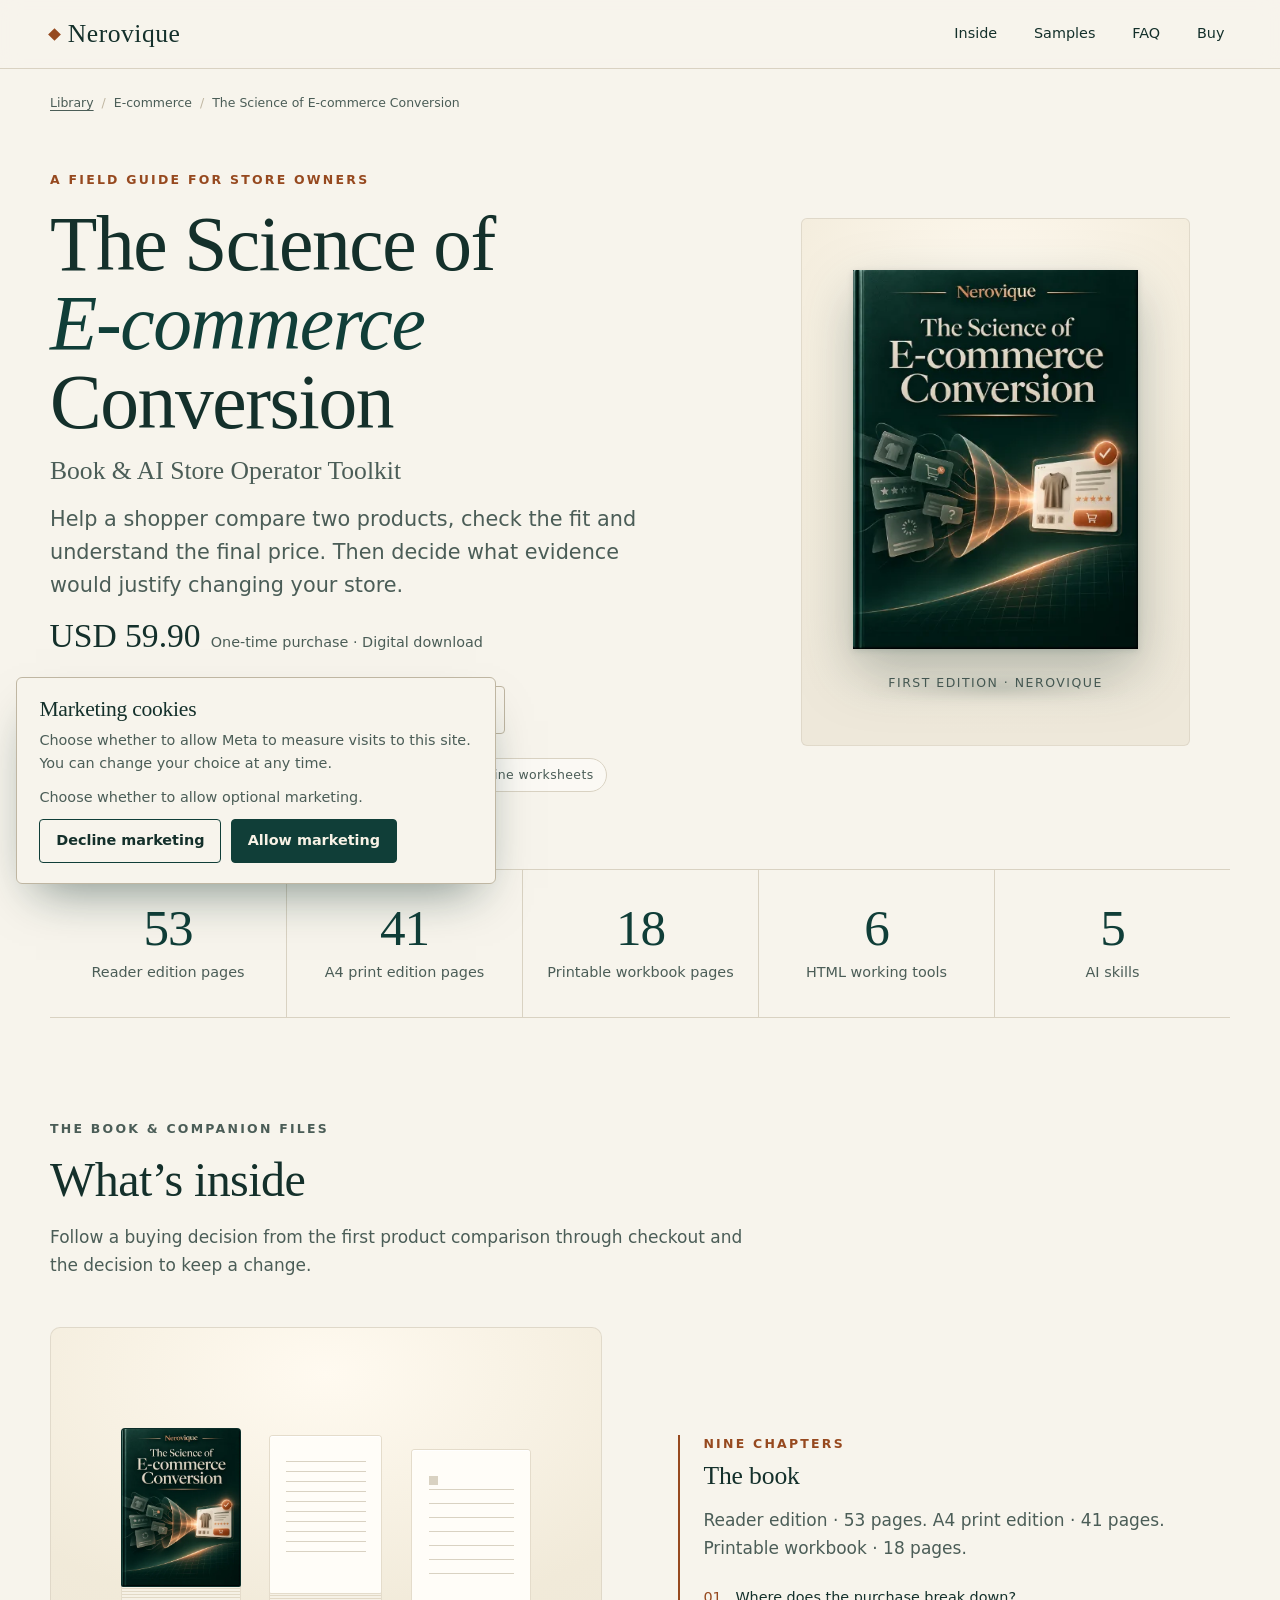
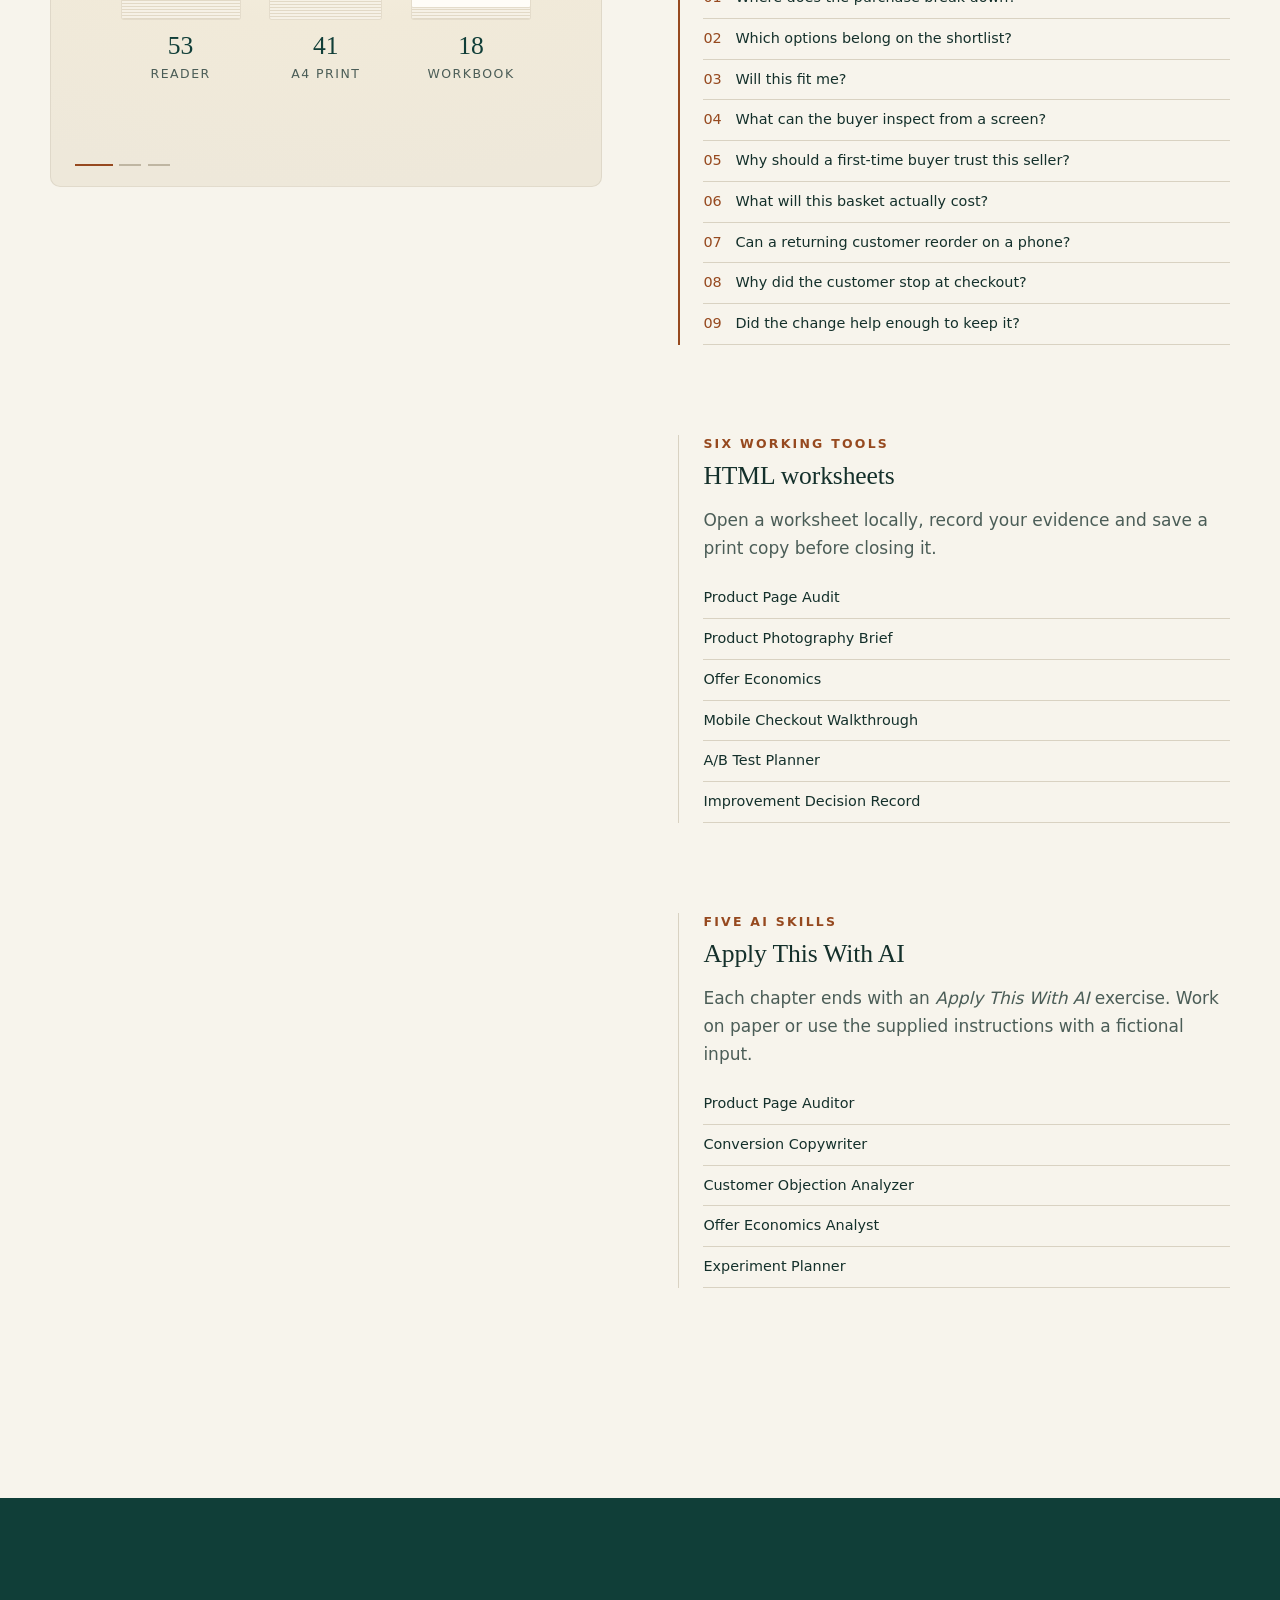
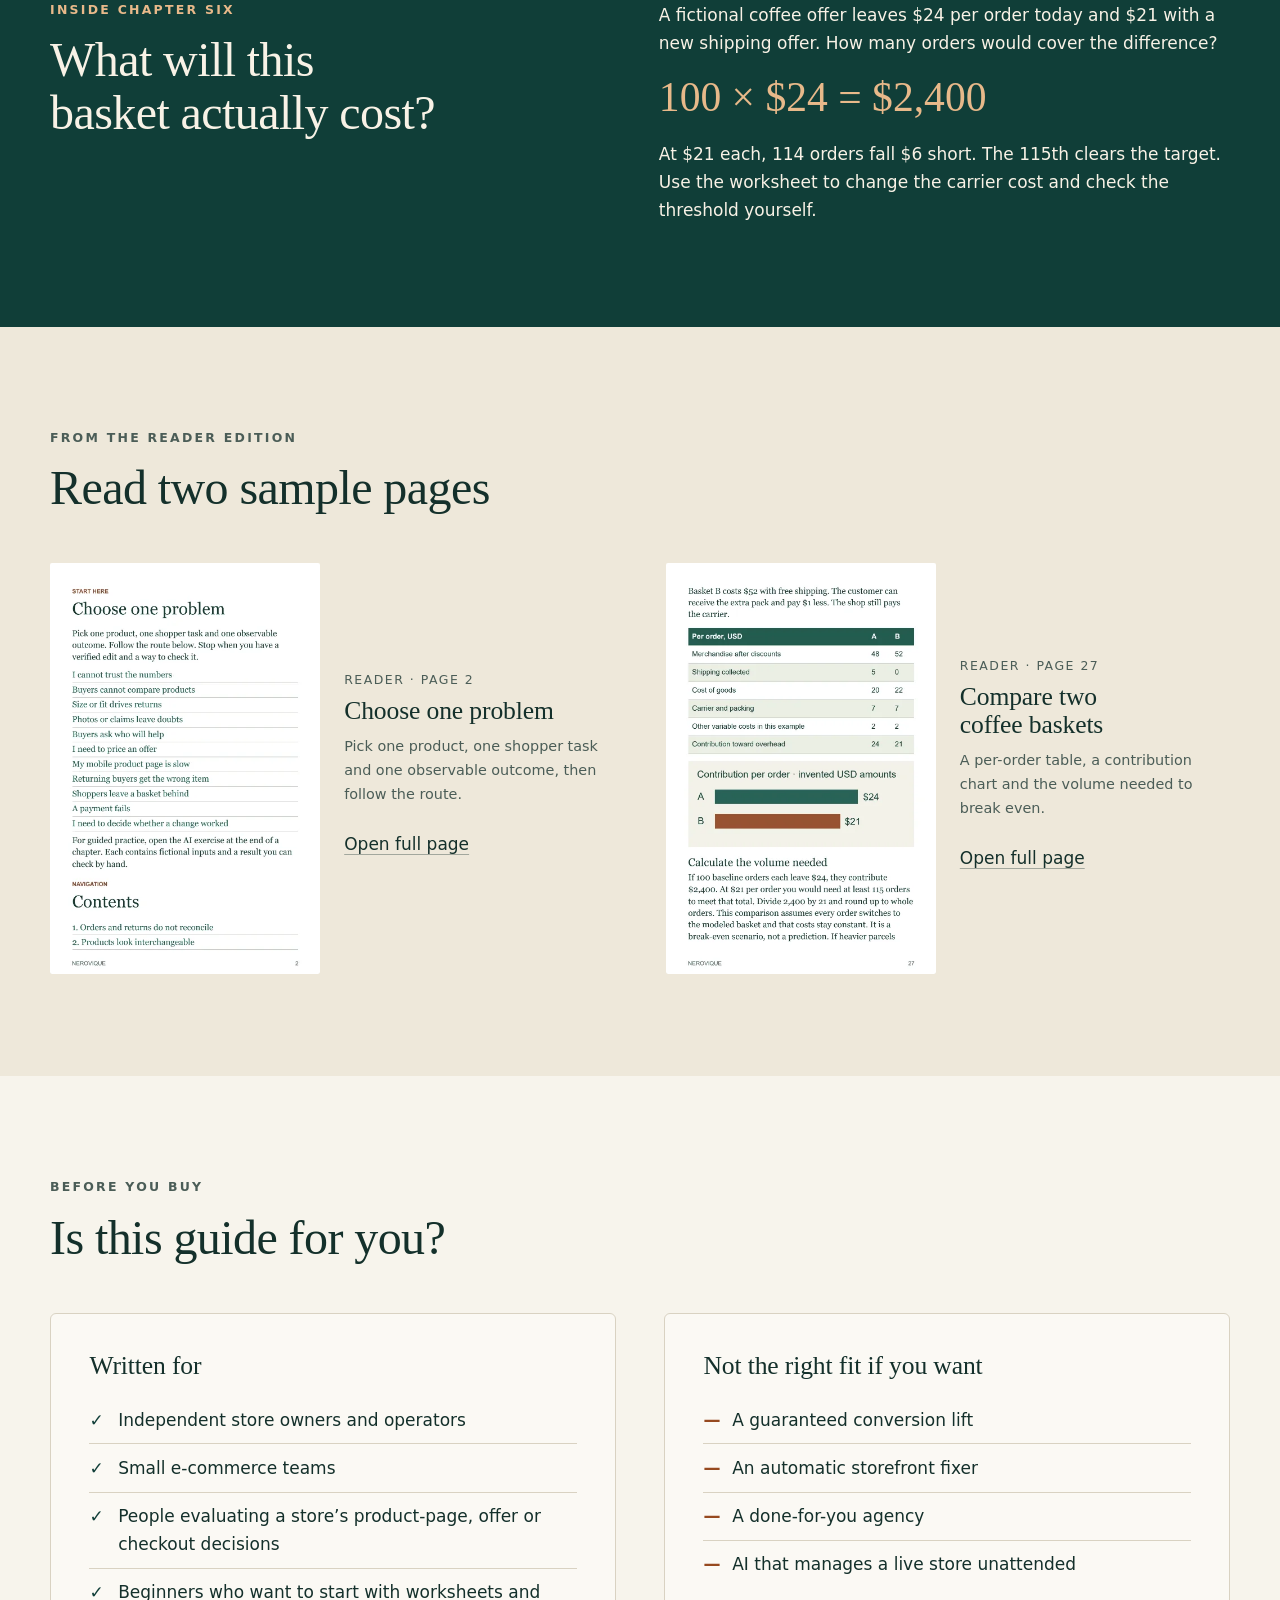
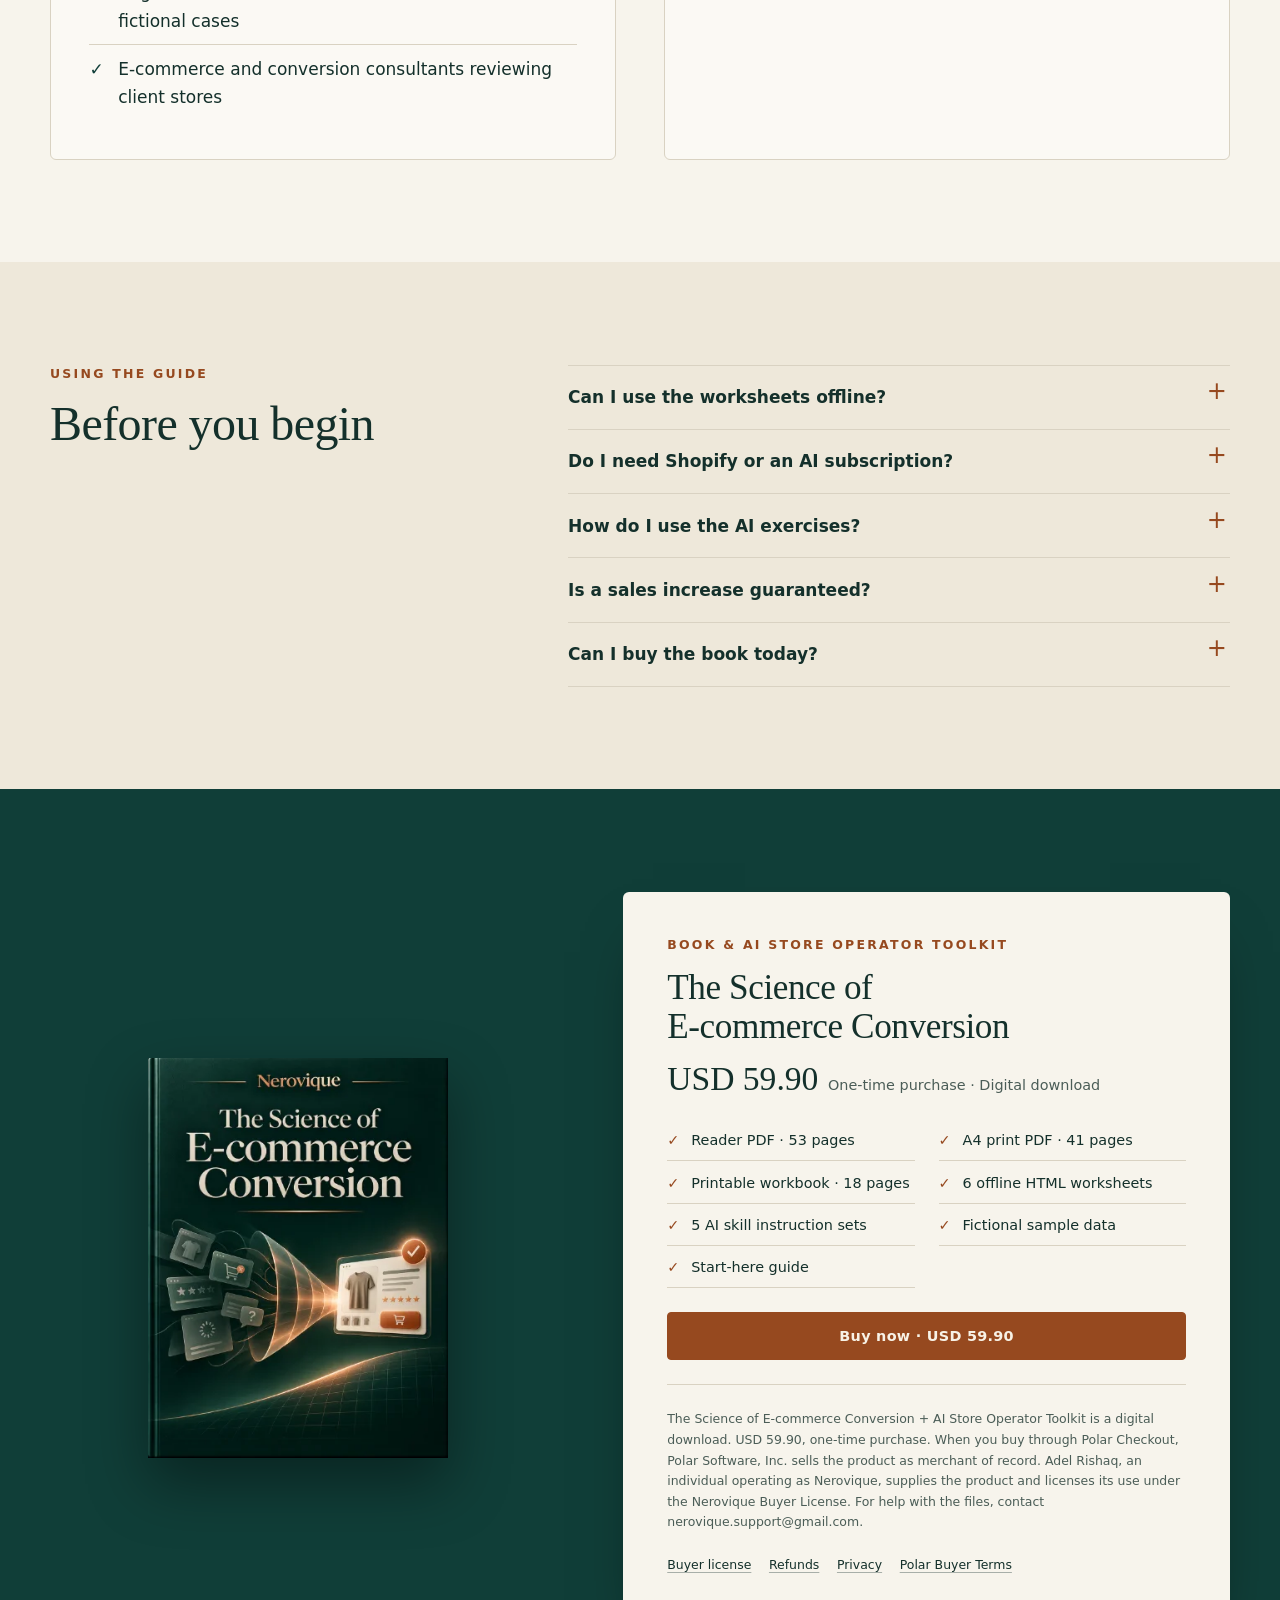
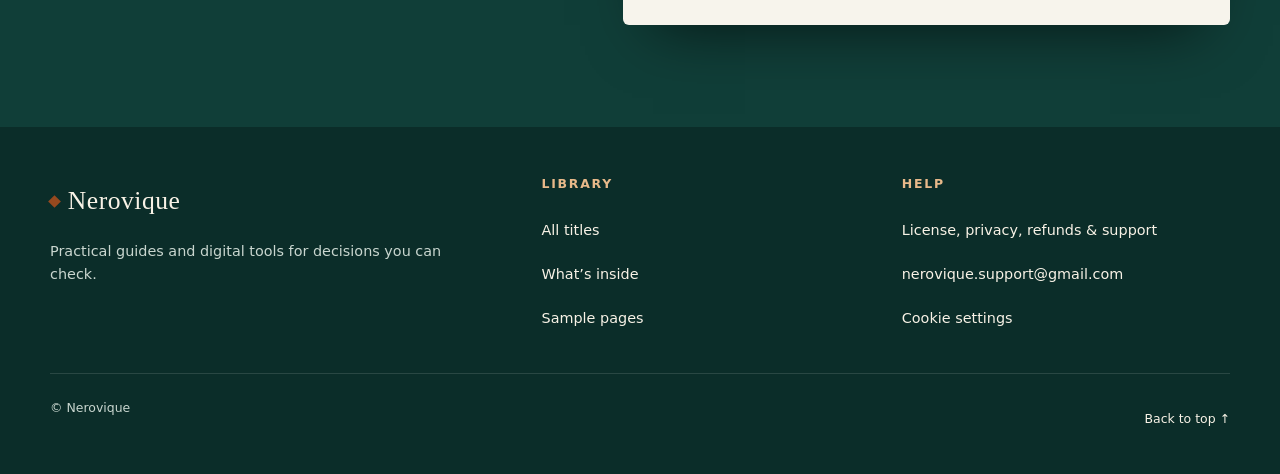
==== commit d3a841ea: "Open sales: enable Polar checkout button Co-Authored-By: Claude Opus 5.5 <noreply@anthropic.com> Cla" ====
--- a/books/ecommerce-conversion/index.html
+++ b/books/ecommerce-conversion/index.html
@@ -228,7 +228,7 @@
         <details><summary>Do I need Shopify or an AI subscription?</summary><p>You can complete the fictional cases on paper or in the local forms. An assistant is optional. Shopify Sidekick has its own instructions, and availability depends on the platform.</p></details>
         <details><summary>How do I use the AI exercises?</summary><p>Choose one chapter, read its evidence and copy the instructions from the named skill. Compare the draft answer with the supplied records before recording a decision.</p></details>
         <details><summary>Is a sales increase guaranteed?</summary><p>No. The guide does not guarantee sales, conversions, revenue or profit. It shows how to find where a purchase breaks down, plan one change, test it and decide whether the result justifies keeping it.</p></details>
-        <details><summary>Can I buy the book today?</summary><p>The book and toolkit are sold together at USD 59.90 as a one-time purchase through Polar Checkout. If the buy button shows that checkout is not open yet, orders are about to open; email nerovique.support@gmail.com and we will reply when they do.</p></details>
+        <details><summary>Can I buy the book today?</summary><p>Yes. The book and toolkit are sold together at USD 59.90 as a one-time purchase through Polar Checkout, and the download is available as soon as payment is confirmed.</p></details>
       </div>
     </div>
   </section>
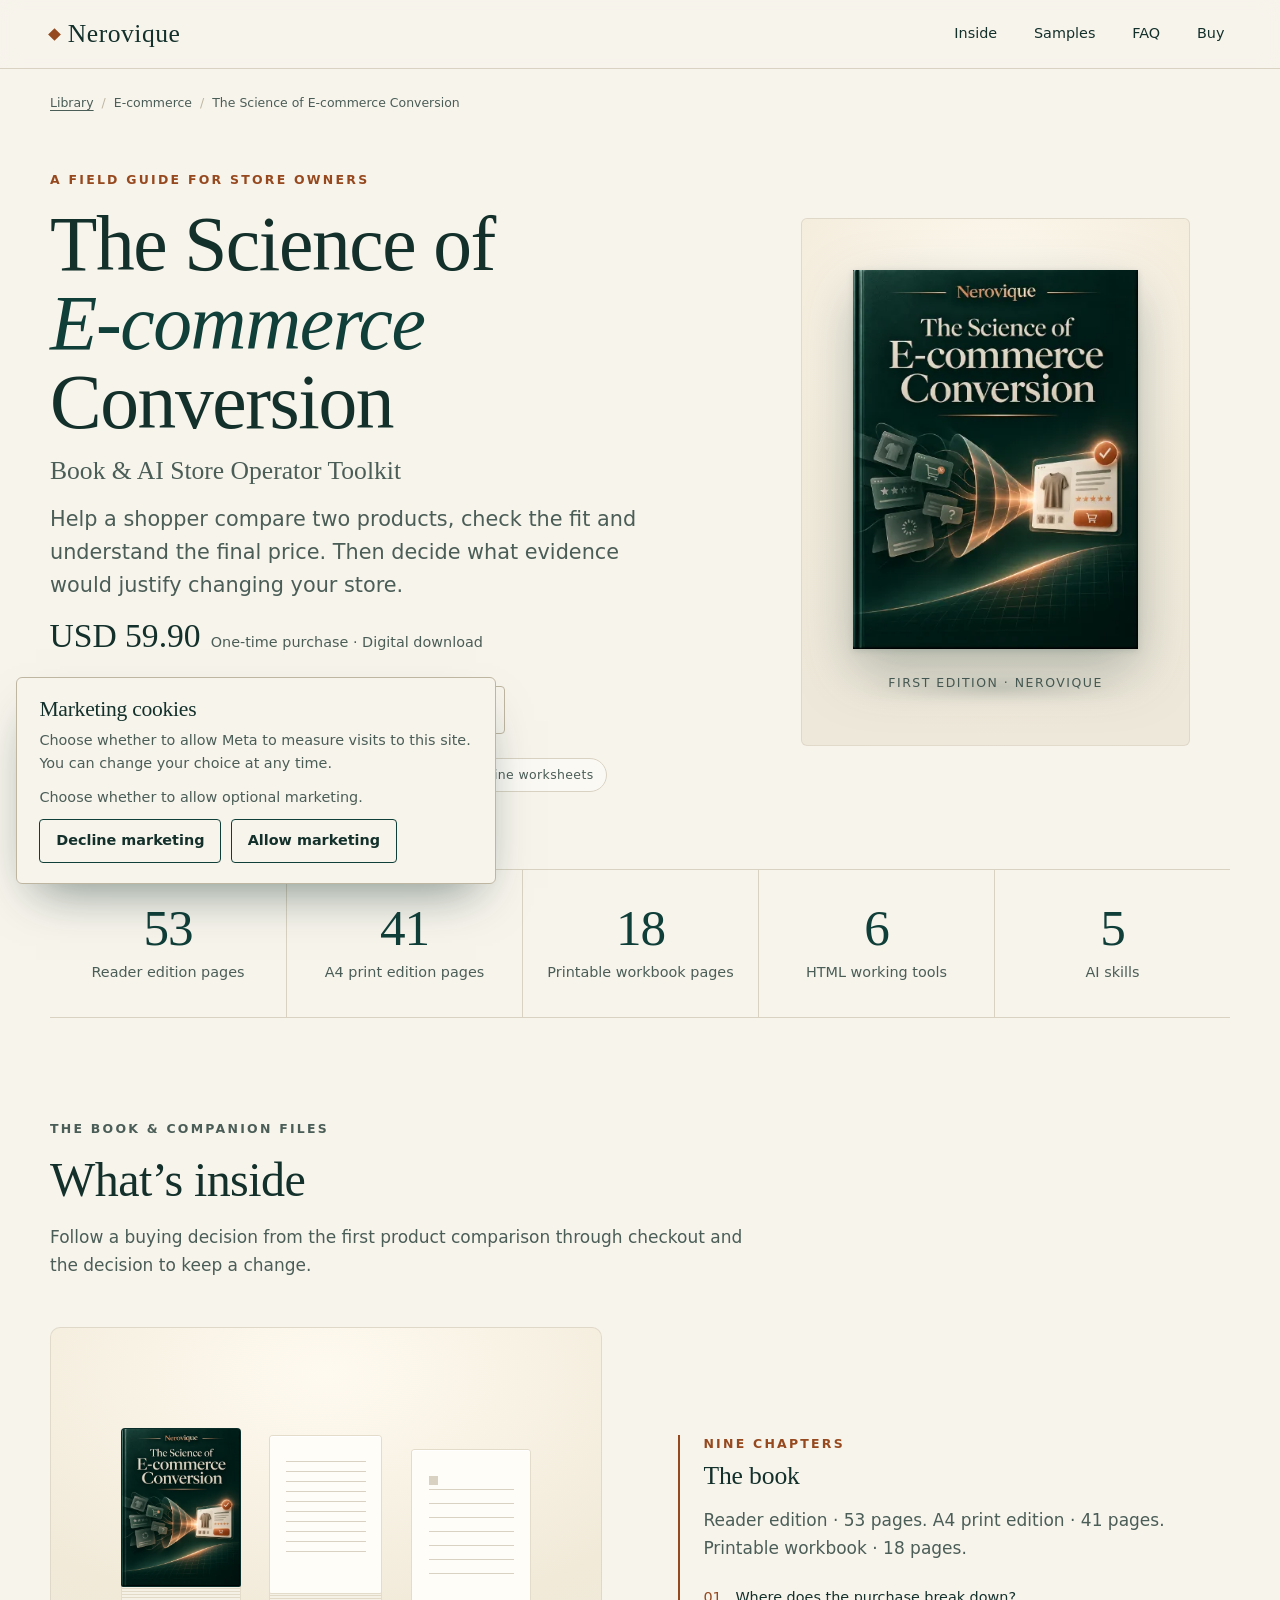
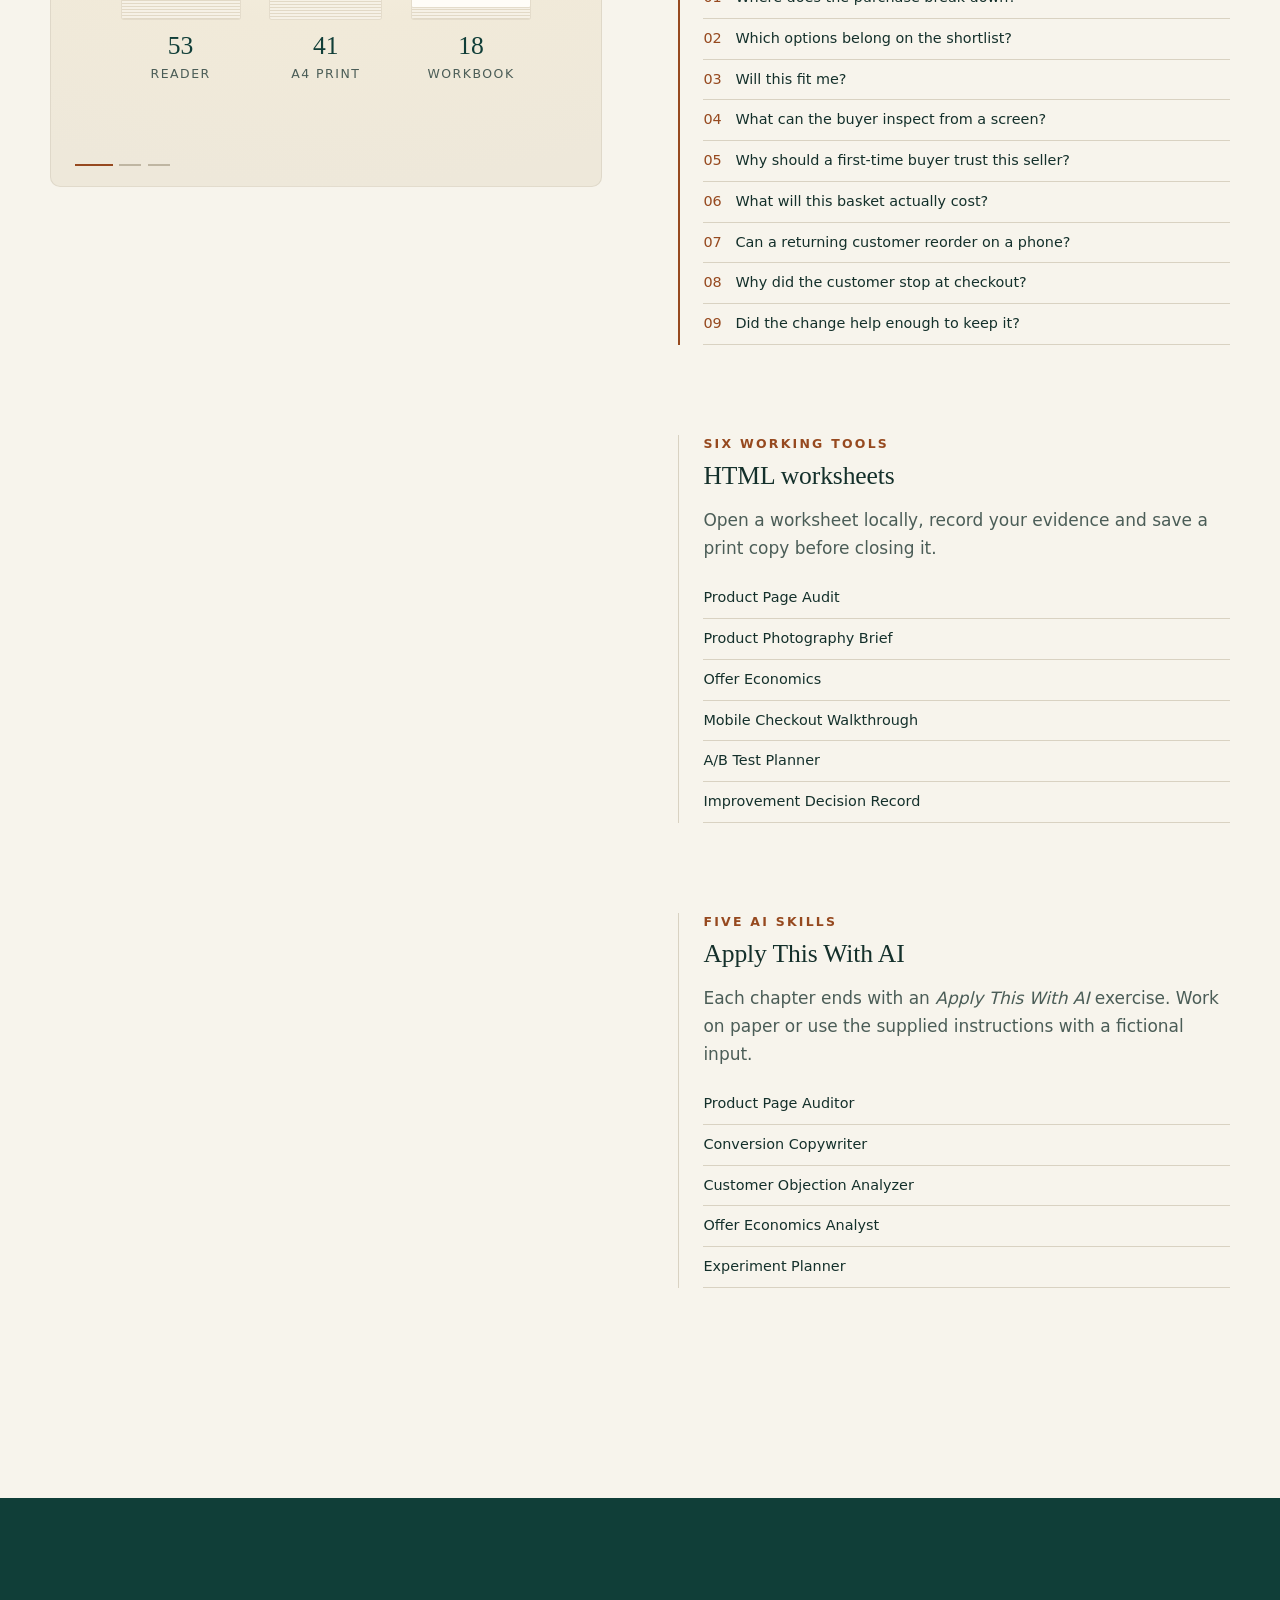
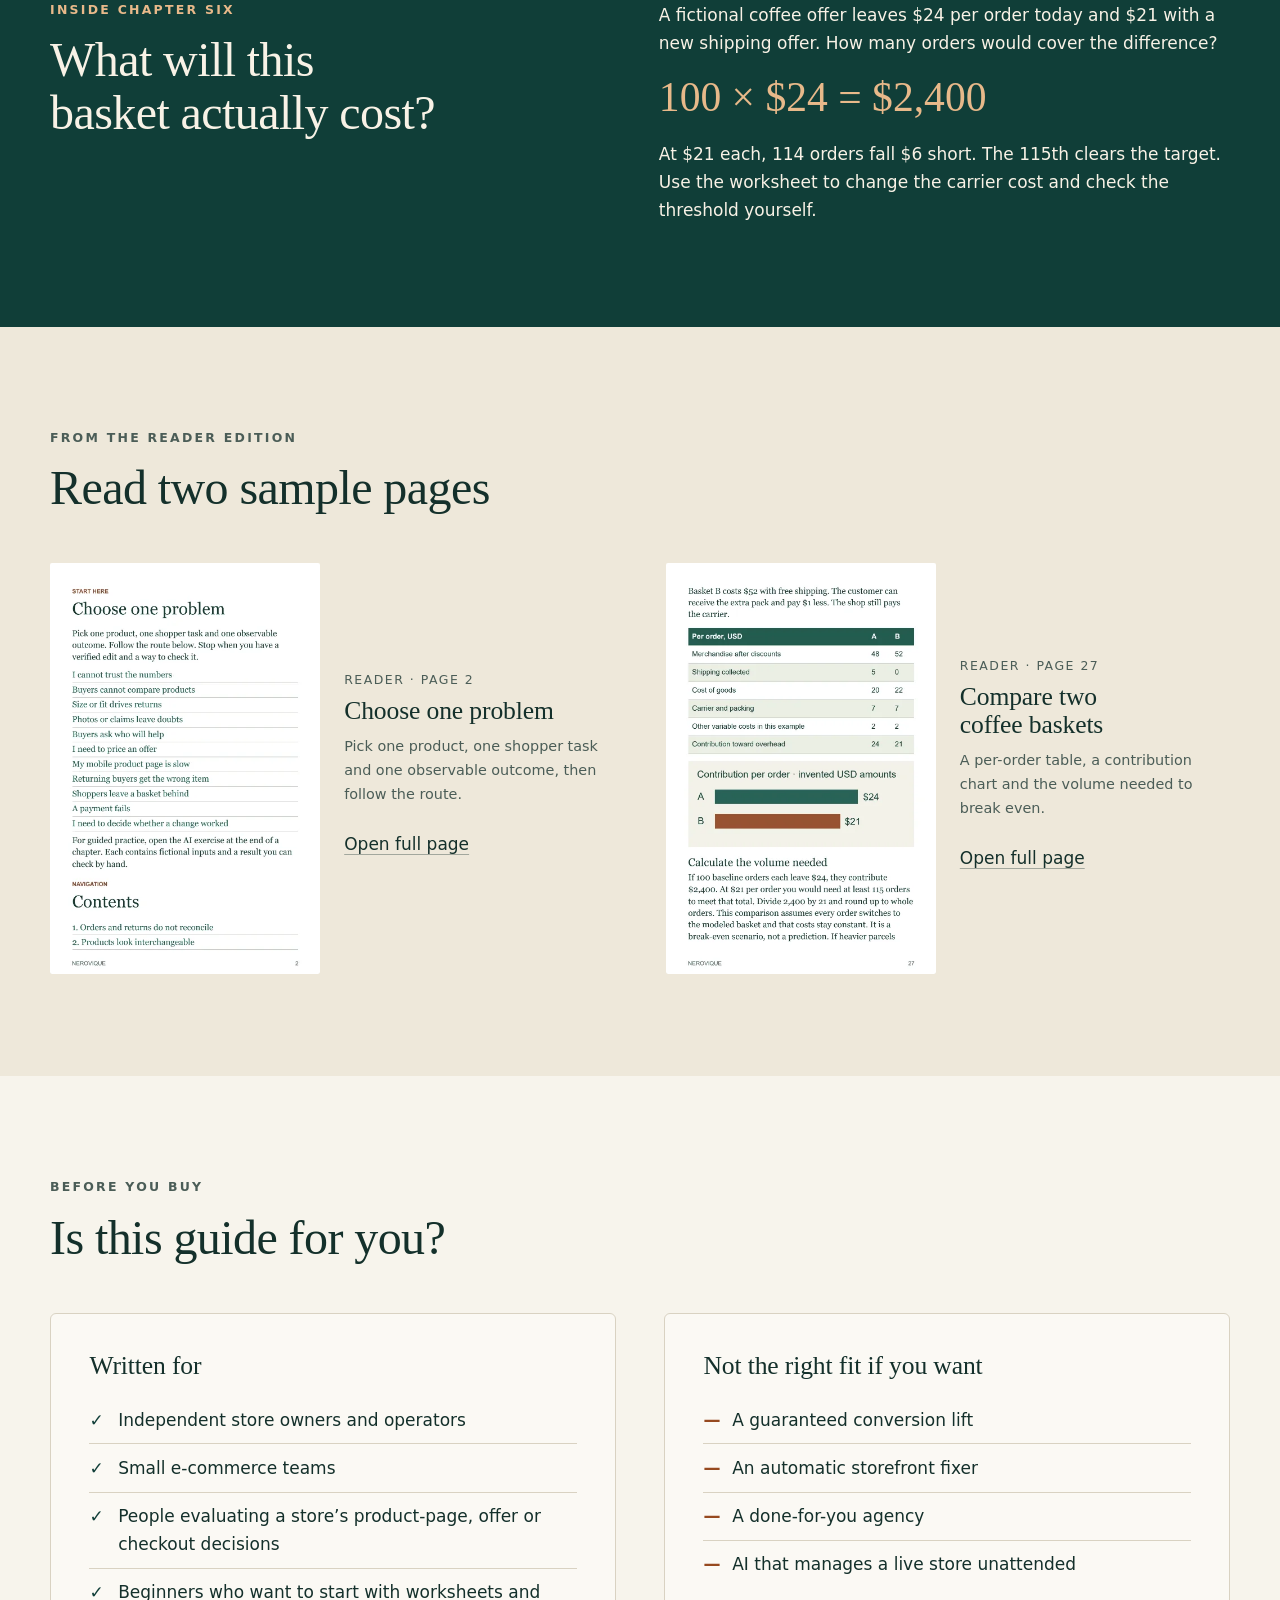
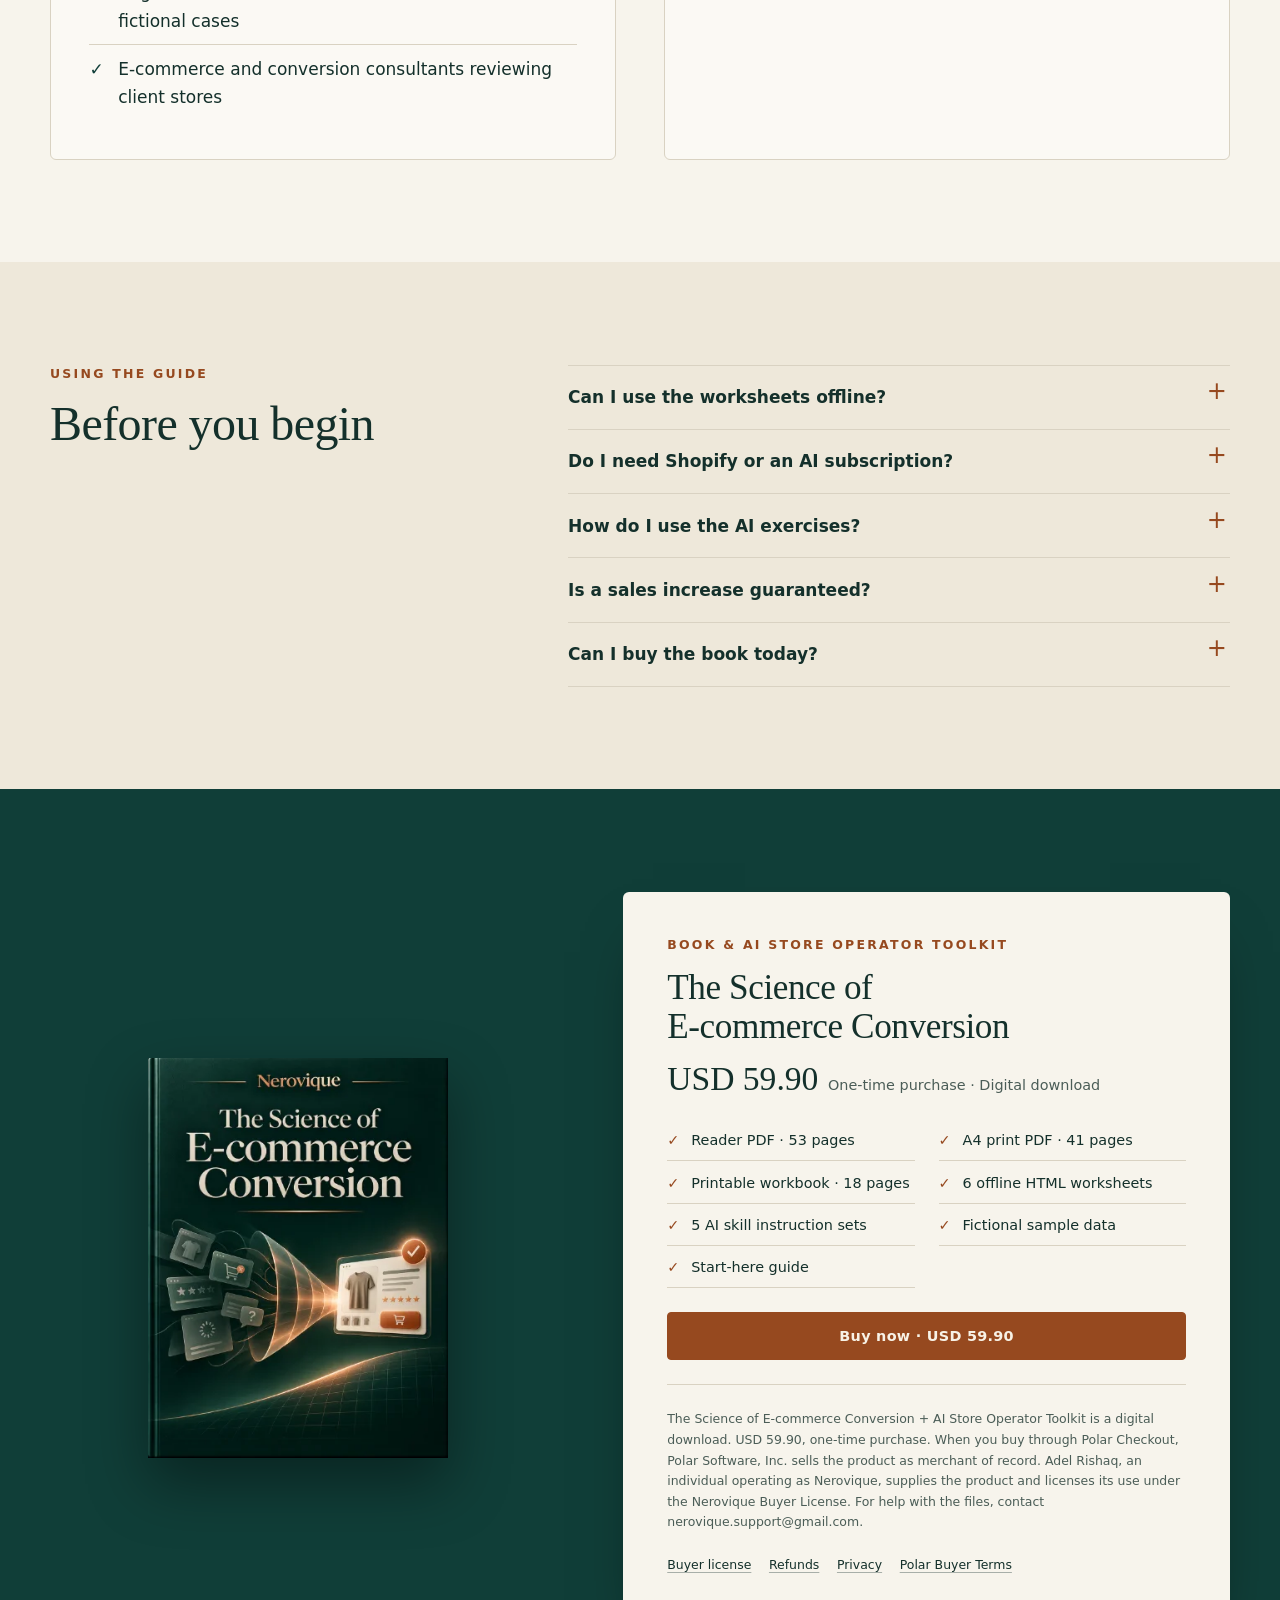
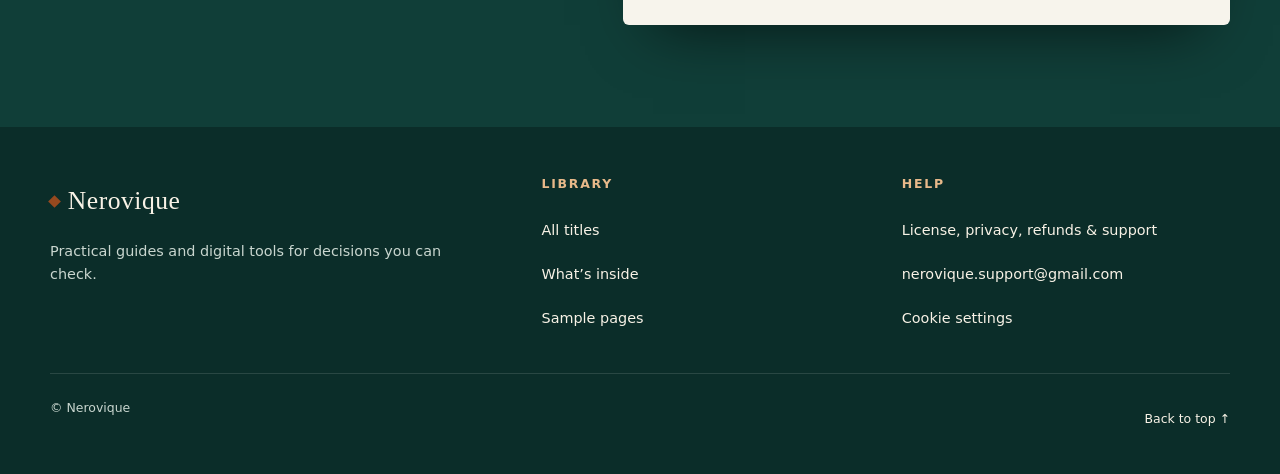
==== commit 6bd22a01: "Add share previews, canonical URLs, product structured data and sitemap Open Graph and Twitter card " ====
--- a/books/ecommerce-conversion/index.html
+++ b/books/ecommerce-conversion/index.html
@@ -6,12 +6,27 @@
 <title>The Science of E-commerce Conversion · Book &amp; AI Store Operator Toolkit · Nerovique</title>
 <meta name="description" content="A field guide for store owners: nine chapters, a printable workbook, six offline worksheets and five AI skills. USD 59.90, one-time purchase, digital download.">
 <meta name="theme-color" content="#103e38">
+<link rel="canonical" href="https://adelrishaq.github.io/nerovique/books/ecommerce-conversion/">
+<meta property="og:type" content="product">
+<meta property="og:site_name" content="Nerovique">
+<meta property="og:title" content="The Science of E-commerce Conversion · Book &amp; AI Store Operator Toolkit">
+<meta property="og:description" content="A field guide for store owners: nine chapters, a printable workbook, six worksheet tools and five AI skills. USD 59.90, one-time purchase.">
+<meta property="og:url" content="https://adelrishaq.github.io/nerovique/books/ecommerce-conversion/">
+<meta property="og:image" content="https://adelrishaq.github.io/nerovique/assets/img/og-ecommerce-conversion.png">
+<meta property="og:image:width" content="1200">
+<meta property="og:image:height" content="630">
+<meta property="og:image:alt" content="The Science of E-commerce Conversion book cover by Nerovique">
+<meta name="twitter:card" content="summary_large_image">
+<meta name="twitter:title" content="The Science of E-commerce Conversion · Book &amp; AI Store Operator Toolkit">
+<meta name="twitter:description" content="A field guide for store owners: nine chapters, a printable workbook, six worksheet tools and five AI skills. USD 59.90, one-time purchase.">
+<meta name="twitter:image" content="https://adelrishaq.github.io/nerovique/assets/img/og-ecommerce-conversion.png">
+<script type="application/ld+json">{"@context": "https://schema.org", "@type": "Product", "name": "The Science of E-commerce Conversion + AI Store Operator Toolkit", "description": "A field guide for store owners: nine chapters, a printable workbook, six worksheet tools and five AI skills. Digital download.", "image": ["https://adelrishaq.github.io/nerovique/assets/img/og-ecommerce-conversion.png", "https://adelrishaq.github.io/nerovique/assets/img/cover-800.webp"], "brand": {"@type": "Brand", "name": "Nerovique"}, "url": "https://adelrishaq.github.io/nerovique/books/ecommerce-conversion/", "offers": {"@type": "Offer", "price": "59.90", "priceCurrency": "USD", "availability": "https://schema.org/InStock", "url": "https://adelrishaq.github.io/nerovique/books/ecommerce-conversion/"}}</script>
 <link rel="icon" href="data:image/svg+xml,%3Csvg xmlns=%27http://www.w3.org/2000/svg%27 viewBox=%270 0 32 32%27%3E%3Crect width=%2732%27 height=%2732%27 rx=%276%27 fill=%27%23103e38%27/%3E%3Cpath d=%27M16 7l9 9-9 9-9-9z%27 fill=%27%23e8b98a%27/%3E%3C/svg%3E">
 <link rel="preload" as="image" href="../../assets/img/cover-560.webp" imagesrcset="../../assets/img/cover-360.webp 360w, ../../assets/img/cover-560.webp 560w, ../../assets/img/cover-800.webp 800w" imagesizes="(max-width: 720px) 58vw, 360px">
 <script>(function(d){var r=d.documentElement;if('IntersectionObserver' in window&&!(window.matchMedia&&matchMedia('(prefers-reduced-motion: reduce)').matches)){r.classList.add('motion');setTimeout(function(){if(!r.classList.contains('motion-ready'))r.classList.remove('motion')},2500)}})(document)</script>
 <link rel="stylesheet" href="../../assets/css/nerovique.css">
 <link rel="stylesheet" href="../../assets/css/nerovique-v2.css">
-<script defer src="../../assets/js/site-config.js"></script>
+<script defer src="../../assets/js/site-config.js?v=20261126"></script>
 <script defer src="../../assets/js/site.js"></script>
 <script defer src="../../assets/js/nerovique-v2.js"></script>
 <script defer src="../../assets/js/pixel-config.js"></script>
--- a/assets/css/nerovique.css
+++ b/assets/css/nerovique.css
@@ -284,7 +284,7 @@
 .cookie p:empty { display: none; }
 .cookie .cookie-actions { display: flex; gap: .6rem; flex-wrap: wrap; }
 .cookie button { min-height: 44px; padding: .6em 1.1em; border-radius: var(--radius); font: 600 var(--fs-sm)/1.2 var(--sans); cursor: pointer; border: 1px solid var(--forest); background: transparent; color: var(--ink); }
-.cookie button[data-choice="allow"] { background: var(--forest); color: var(--on-dark); }
+/* Both choices share one style so neither is nudged. */
 
 /* Responsive */
 @media (max-width: 960px) {
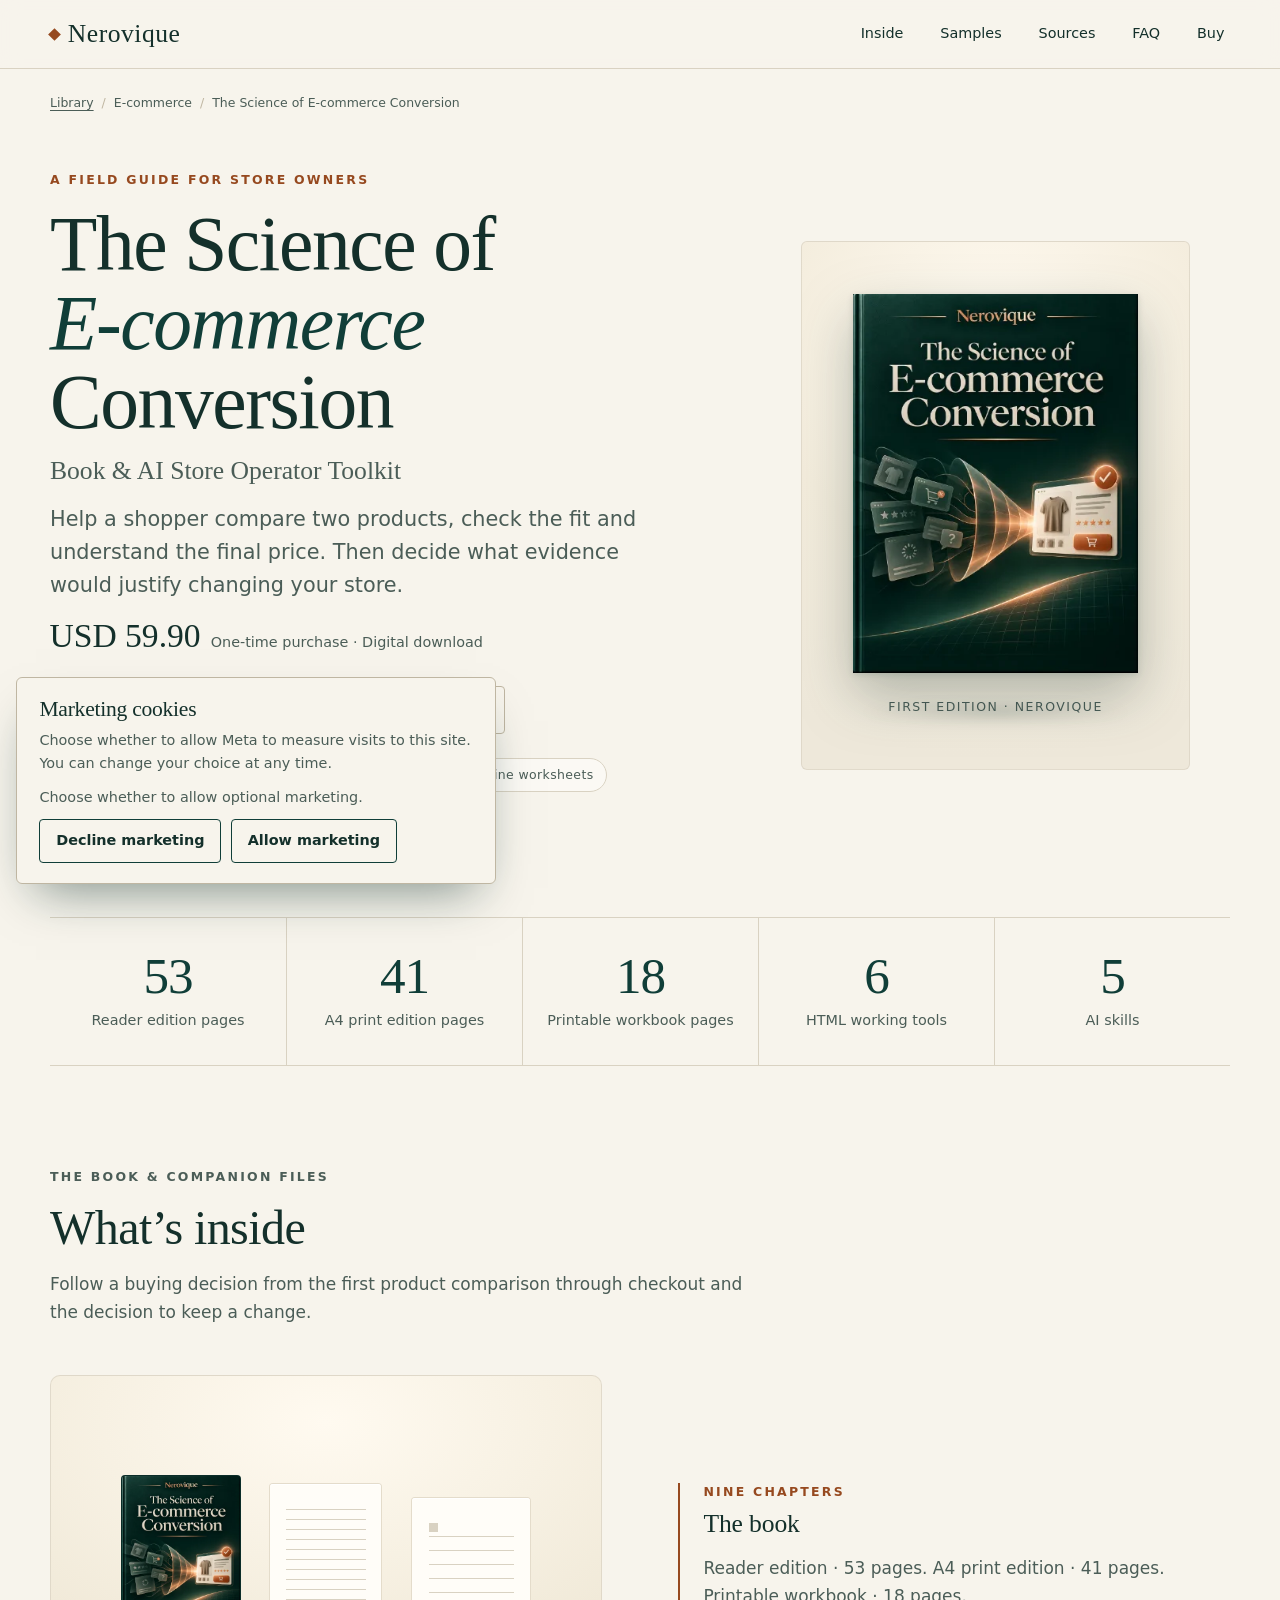
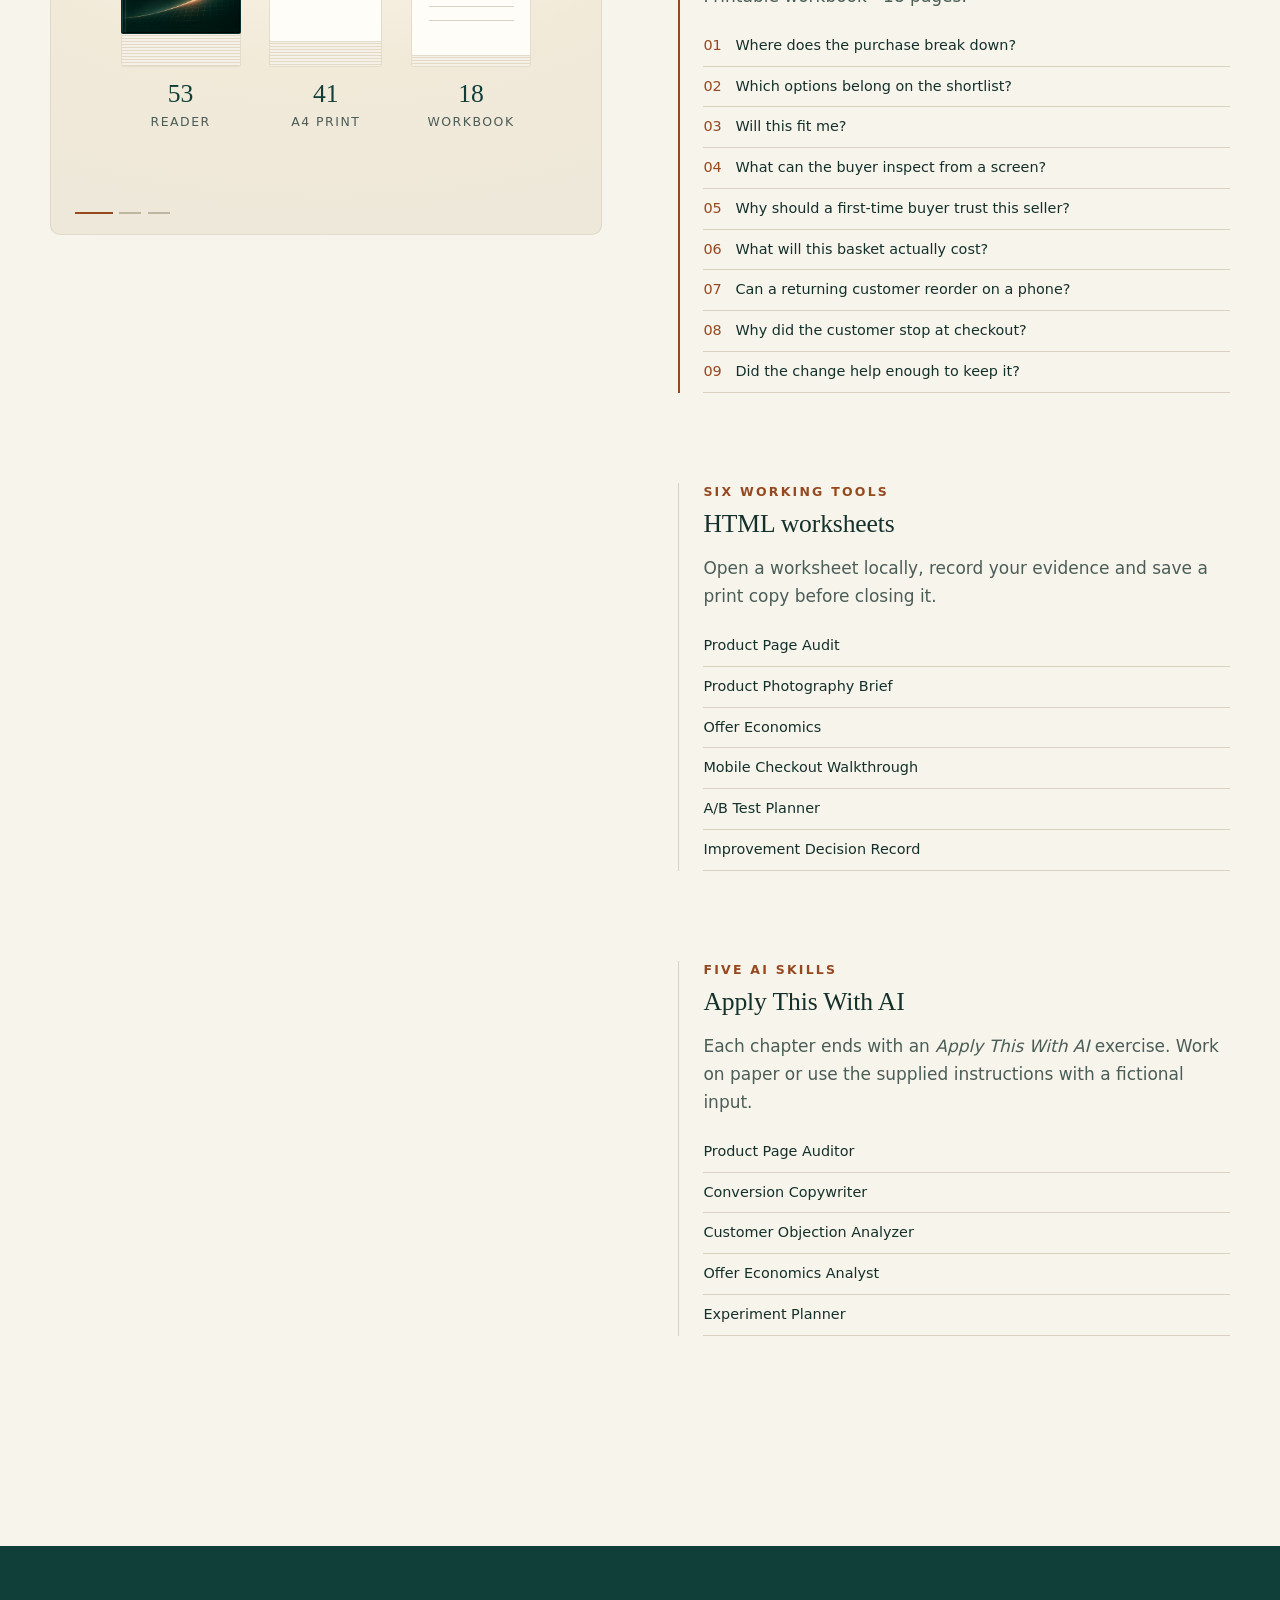
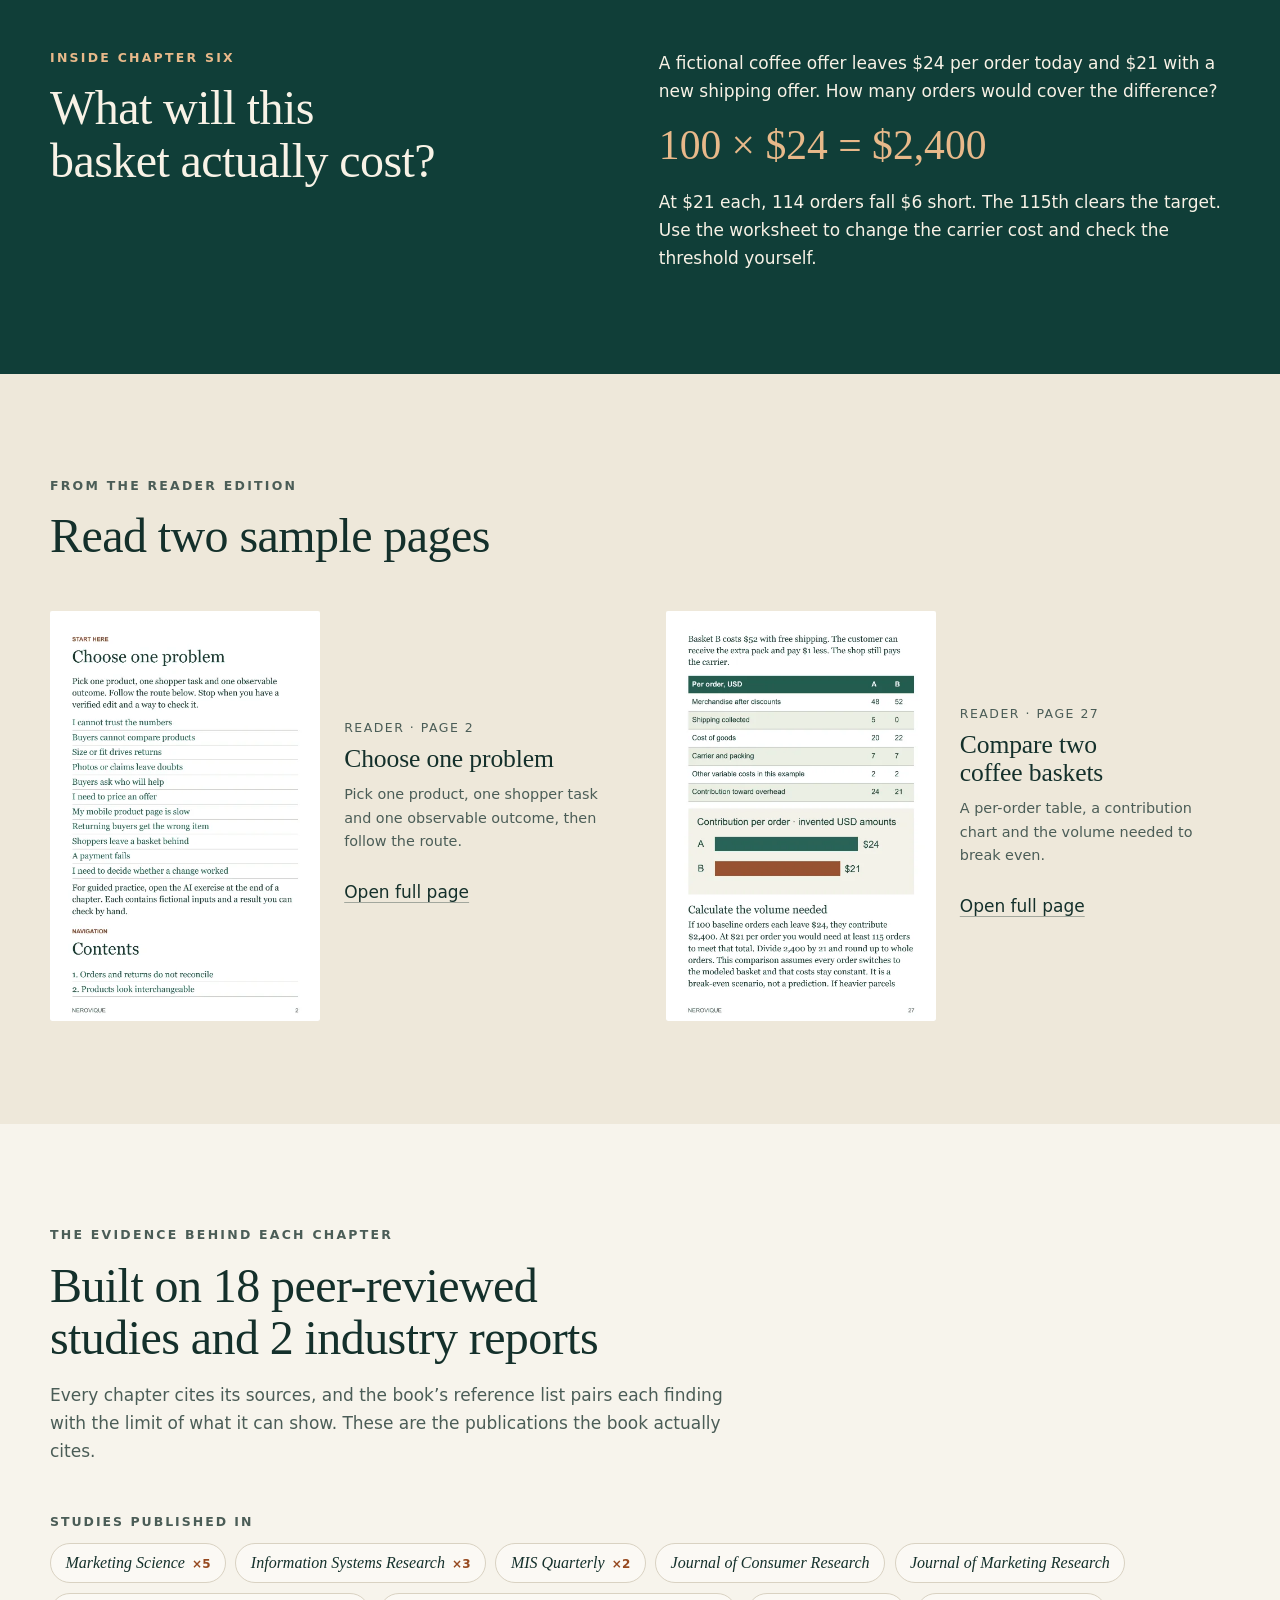
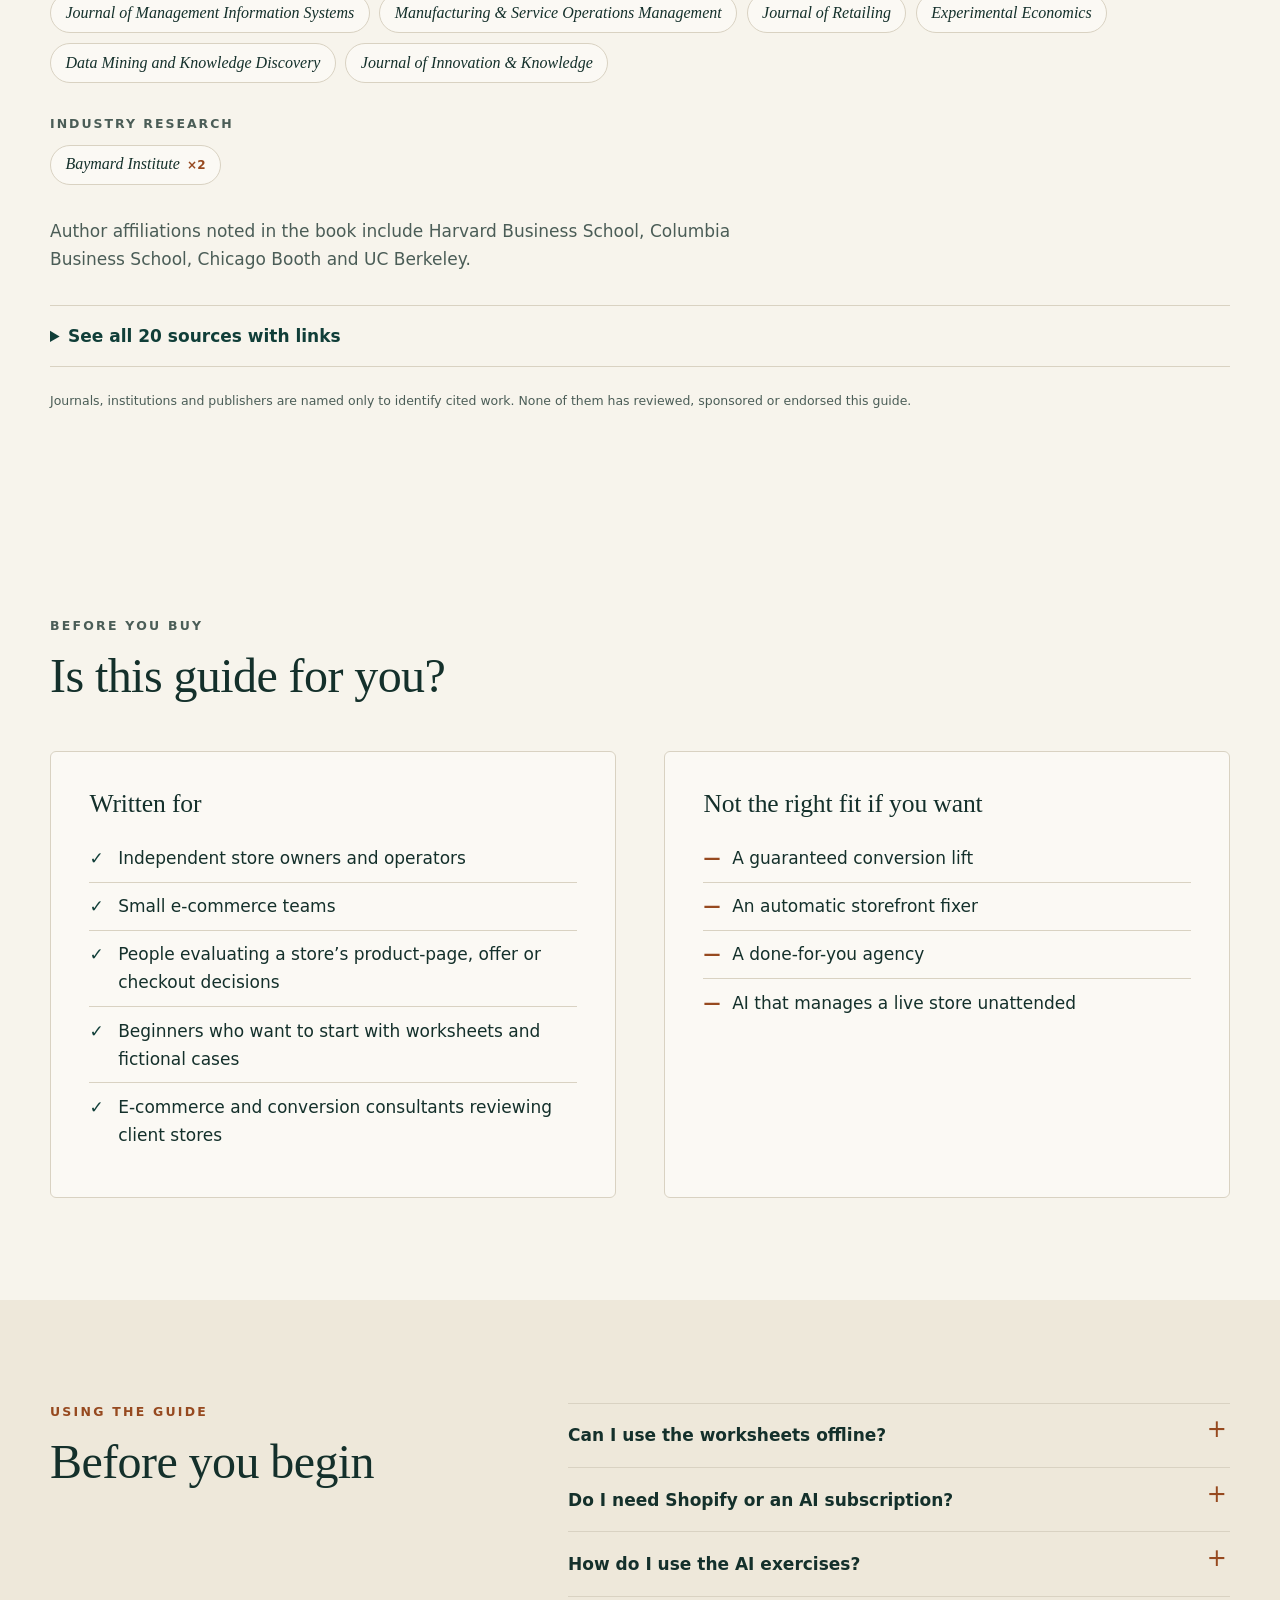
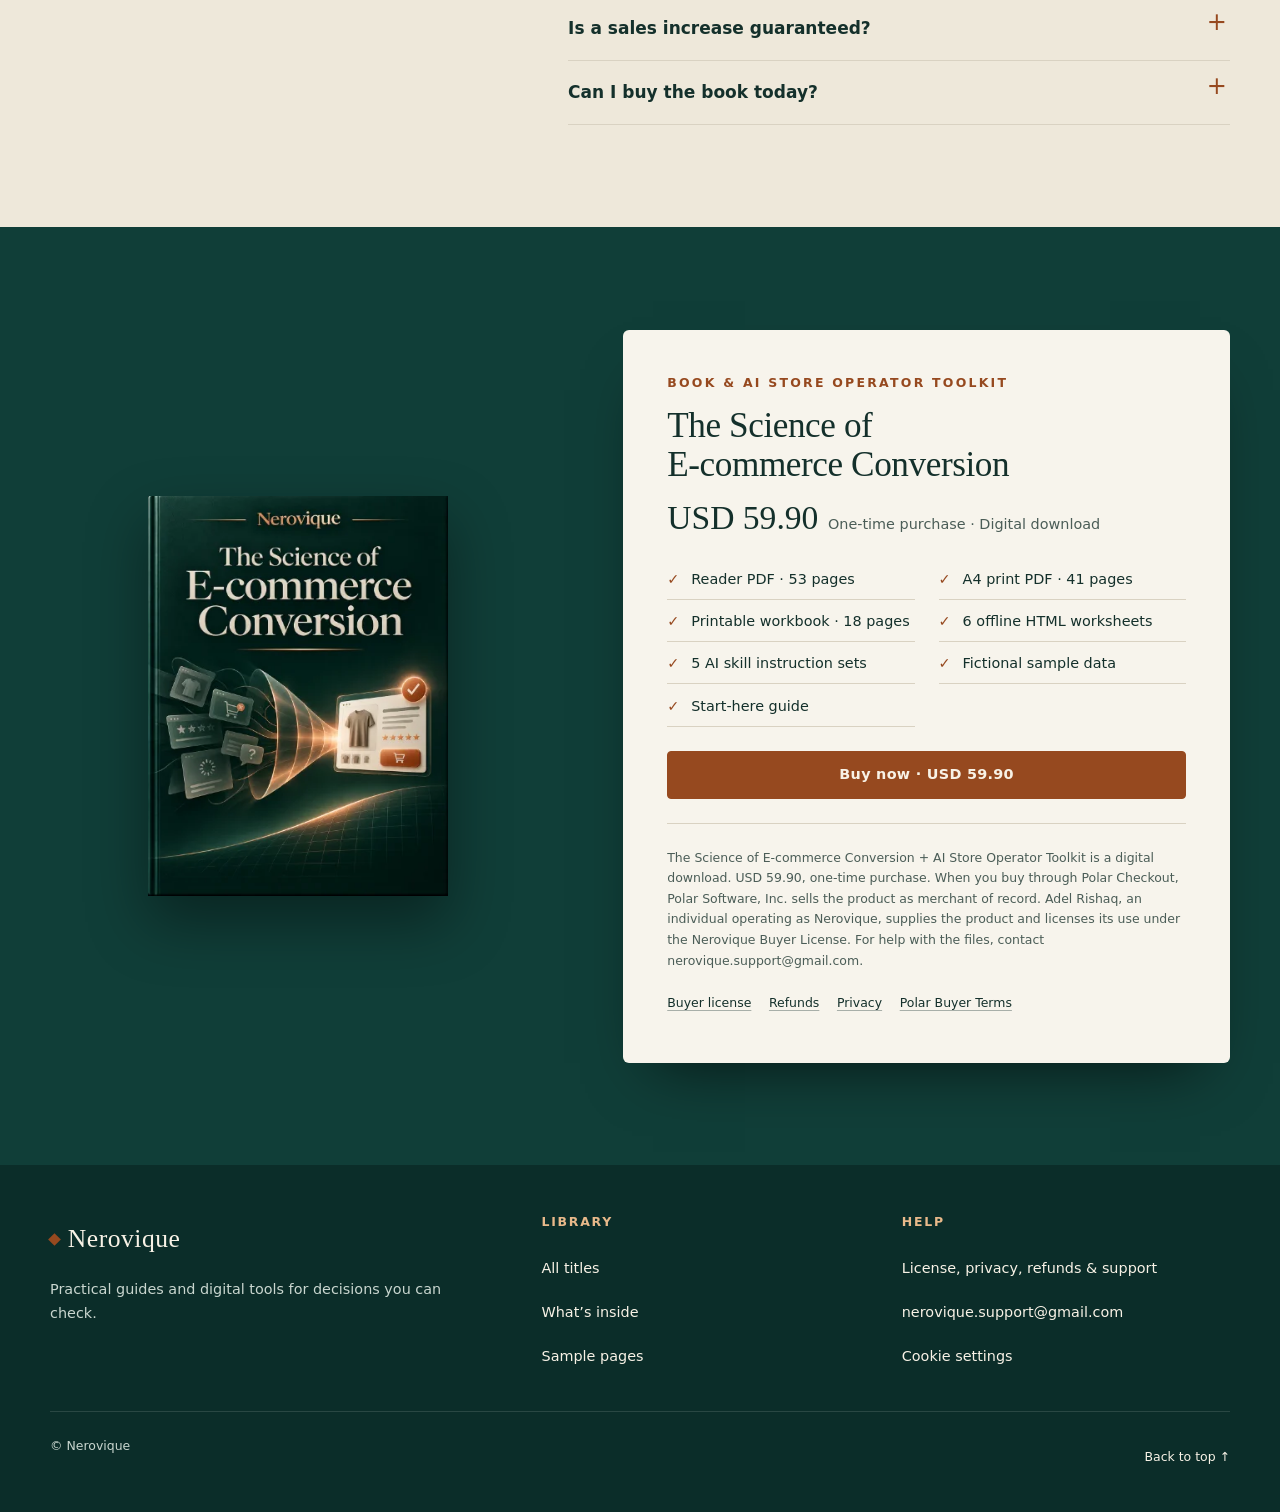
==== commit 0682cbcb: "Add 'Built on research' sources section to the book page Lists the 18 peer-reviewed studies and 2 Ba" ====
--- a/books/ecommerce-conversion/index.html
+++ b/books/ecommerce-conversion/index.html
@@ -6,21 +6,6 @@
 <title>The Science of E-commerce Conversion · Book &amp; AI Store Operator Toolkit · Nerovique</title>
 <meta name="description" content="A field guide for store owners: nine chapters, a printable workbook, six offline worksheets and five AI skills. USD 59.90, one-time purchase, digital download.">
 <meta name="theme-color" content="#103e38">
-<link rel="canonical" href="https://adelrishaq.github.io/nerovique/books/ecommerce-conversion/">
-<meta property="og:type" content="product">
-<meta property="og:site_name" content="Nerovique">
-<meta property="og:title" content="The Science of E-commerce Conversion · Book &amp; AI Store Operator Toolkit">
-<meta property="og:description" content="A field guide for store owners: nine chapters, a printable workbook, six worksheet tools and five AI skills. USD 59.90, one-time purchase.">
-<meta property="og:url" content="https://adelrishaq.github.io/nerovique/books/ecommerce-conversion/">
-<meta property="og:image" content="https://adelrishaq.github.io/nerovique/assets/img/og-ecommerce-conversion.png">
-<meta property="og:image:width" content="1200">
-<meta property="og:image:height" content="630">
-<meta property="og:image:alt" content="The Science of E-commerce Conversion book cover by Nerovique">
-<meta name="twitter:card" content="summary_large_image">
-<meta name="twitter:title" content="The Science of E-commerce Conversion · Book &amp; AI Store Operator Toolkit">
-<meta name="twitter:description" content="A field guide for store owners: nine chapters, a printable workbook, six worksheet tools and five AI skills. USD 59.90, one-time purchase.">
-<meta name="twitter:image" content="https://adelrishaq.github.io/nerovique/assets/img/og-ecommerce-conversion.png">
-<script type="application/ld+json">{"@context": "https://schema.org", "@type": "Product", "name": "The Science of E-commerce Conversion + AI Store Operator Toolkit", "description": "A field guide for store owners: nine chapters, a printable workbook, six worksheet tools and five AI skills. Digital download.", "image": ["https://adelrishaq.github.io/nerovique/assets/img/og-ecommerce-conversion.png", "https://adelrishaq.github.io/nerovique/assets/img/cover-800.webp"], "brand": {"@type": "Brand", "name": "Nerovique"}, "url": "https://adelrishaq.github.io/nerovique/books/ecommerce-conversion/", "offers": {"@type": "Offer", "price": "59.90", "priceCurrency": "USD", "availability": "https://schema.org/InStock", "url": "https://adelrishaq.github.io/nerovique/books/ecommerce-conversion/"}}</script>
 <link rel="icon" href="data:image/svg+xml,%3Csvg xmlns=%27http://www.w3.org/2000/svg%27 viewBox=%270 0 32 32%27%3E%3Crect width=%2732%27 height=%2732%27 rx=%276%27 fill=%27%23103e38%27/%3E%3Cpath d=%27M16 7l9 9-9 9-9-9z%27 fill=%27%23e8b98a%27/%3E%3C/svg%3E">
 <link rel="preload" as="image" href="../../assets/img/cover-560.webp" imagesrcset="../../assets/img/cover-360.webp 360w, ../../assets/img/cover-560.webp 560w, ../../assets/img/cover-800.webp 800w" imagesizes="(max-width: 720px) 58vw, 360px">
 <script>(function(d){var r=d.documentElement;if('IntersectionObserver' in window&&!(window.matchMedia&&matchMedia('(prefers-reduced-motion: reduce)').matches)){r.classList.add('motion');setTimeout(function(){if(!r.classList.contains('motion-ready'))r.classList.remove('motion')},2500)}})(document)</script>
@@ -41,6 +26,7 @@
     <nav class="site-nav" aria-label="Main">
       <a href="#inside">Inside</a>
       <a href="#samples">Samples</a>
+      <a class="hide-sm" href="#research">Sources</a>
       <a class="hide-sm" href="#faq">FAQ</a>
       <a href="#buy">Buy</a>
     </nav>
@@ -67,6 +53,7 @@
       <ul class="chips" aria-label="Formats">
         <li>Reader PDF</li><li>A4 print edition</li><li>Printable workbook</li><li>Offline worksheets</li>
       </ul>
+      <p class="evidence-link"><a href="#research">Built on 18 peer-reviewed studies and 2 industry reports</a></p>
     </div>
     <figure class="book-stage">
       <img src="../../assets/img/cover-560.webp"
@@ -202,6 +189,62 @@
     </div>
   </section>
 
+  <!-- RESEARCH -->
+  <section class="wrap section research" id="research" aria-labelledby="research-title">
+    <div class="head" data-reveal>
+      <p class="eyebrow">The evidence behind each chapter</p>
+      <h2 id="research-title">Built on 18 peer-reviewed studies and 2 industry reports</h2>
+      <p>Every chapter cites its sources, and the book’s reference list pairs each finding with the limit of what it can show. These are the publications the book actually cites.</p>
+    </div>
+    <div data-reveal>
+      <p class="research-label">Studies published in</p>
+      <ul class="journals">
+        <li>Marketing Science<small>×5</small></li>
+        <li>Information Systems Research<small>×3</small></li>
+        <li>MIS Quarterly<small>×2</small></li>
+        <li>Journal of Consumer Research</li>
+        <li>Journal of Marketing Research</li>
+        <li>Journal of Management Information Systems</li>
+        <li>Manufacturing &amp; Service Operations Management</li>
+        <li>Journal of Retailing</li>
+        <li>Experimental Economics</li>
+        <li>Data Mining and Knowledge Discovery</li>
+        <li>Journal of Innovation &amp; Knowledge</li>
+      </ul>
+      <p class="research-label">Industry research</p>
+      <ul class="journals">
+        <li>Baymard Institute<small>×2</small></li>
+      </ul>
+      <p class="research-affil">Author affiliations noted in the book include Harvard Business School, Columbia Business School, Chicago Booth and UC Berkeley.</p>
+      <details class="sources">
+        <summary>See all 20 sources with links</summary>
+        <ol>
+          <li><b>S01</b> Gerald Häubl and Valerie Trifts (2000). Marketing Science. <a href="https://doi.org/10.1287/mksc.19.1.4.15178" rel="noopener" target="_blank">Consumer Decision Making in Online Shopping Environments: The Effects of Interactive Decision Aids</a></li>
+          <li><b>S02</b> Benjamin Scheibehenne, Rainer Greifeneder and Peter M. Todd (2010). Journal of Consumer Research. <a href="https://doi.org/10.1086/651235" rel="noopener" target="_blank">Can There Ever Be Too Many Options? A Meta-Analytic Review of Choice Overload</a></li>
+          <li><b>S03</b> Angelika Dimoka, Yili Hong and Paul A. Pavlou (2012). MIS Quarterly. <a href="https://doi.org/10.2307/41703461" rel="noopener" target="_blank">On Product Uncertainty in Online Markets: Theory and Evidence</a></li>
+          <li><b>S04</b> Yili (Kevin) Hong and Paul A. Pavlou (2014). Information Systems Research. <a href="https://doi.org/10.1287/isre.2014.0520" rel="noopener" target="_blank">Product Fit Uncertainty in Online Markets: Nature, Effects, and Antecedents</a></li>
+          <li><b>S05</b> Santiago Gallino and Antonio Moreno (2018). Manufacturing &amp; Service Operations Management. <a href="https://doi.org/10.1287/msom.2017.0686" rel="noopener" target="_blank">The Value of Fit Information in Online Retail: Evidence from a Randomized Field Experiment</a></li>
+          <li><b>S06</b> Shuai Yang and Guiyang Xiong (2019). Journal of Management Information Systems. <a href="https://doi.org/10.1080/07421222.2019.1628894" rel="noopener" target="_blank">Try It On! Contingency Effects of Virtual Fitting Rooms</a></li>
+          <li><b>S07</b> Pankaj C. Patel, Stefan Karlsson and Pejvak Oghazi (2025). Journal of Innovation &amp; Knowledge. <a href="https://doi.org/10.1016/j.jik.2025.100779" rel="noopener" target="_blank">Fits like a glove? Knowledge and use of size finders and high-end fashion retail returns</a></li>
+          <li><b>S08</b> Zhenhui Jiang and Izak Benbasat (2007). Information Systems Research. <a href="https://doi.org/10.1287/isre.1070.0124" rel="noopener" target="_blank">Research Note—Investigating the Influence of the Functional Mechanisms of Online Product Presentations</a></li>
+          <li><b>S09</b> Susan M. Mudambi and David Schuff (2010). MIS Quarterly. <a href="https://aisel.aisnet.org/misq/vol34/iss1/11/" rel="noopener" target="_blank">What Makes a Helpful Online Review? A Study of Customer Reviews on Amazon.com</a></li>
+          <li><b>S10</b> Judith A. Chevalier and Dina Mayzlin (2006). Journal of Marketing Research. <a href="https://doi.org/10.1509/jmkr.43.3.345" rel="noopener" target="_blank">The Effect of Word of Mouth on Sales: Online Book Reviews</a></li>
+          <li><b>S11</b> Paul Resnick, Richard Zeckhauser, John Swanson and Kate Lockwood (2006). Experimental Economics. <a href="https://doi.org/10.1007/s10683-006-4309-2" rel="noopener" target="_blank">The value of reputation on eBay: A controlled experiment</a></li>
+          <li><b>S12</b> John G. Lynch Jr. and Dan Ariely (2000). Marketing Science. <a href="https://doi.org/10.1287/mksc.19.1.83.15183" rel="noopener" target="_blank">Wine Online: Search Costs Affect Competition on Price, Quality, and Distribution</a></li>
+          <li><b>S13</b> Shelle Santana, Steven K. Dallas and Vicki G. Morwitz (2020). Marketing Science. <a href="https://doi.org/10.1287/mksc.2019.1207" rel="noopener" target="_blank">Consumer Reactions to Drip Pricing</a></li>
+          <li><b>S14</b> Tom Blake, Sarah Moshary, Kane Sweeney and Steve Tadelis (2021). Marketing Science. <a href="https://doi.org/10.1287/mksc.2020.1261" rel="noopener" target="_blank">Price Salience and Product Choice</a></li>
+          <li><b>S15</b> Michael Lewis, Vishal Singh and Scott Fay (2006). Marketing Science. <a href="https://doi.org/10.1287/mksc.1050.0150" rel="noopener" target="_blank">An Empirical Study of the Impact of Nonlinear Shipping and Handling Fees on Purchase Incidence and Expenditure Decisions</a></li>
+          <li><b>S16</b> Rebecca Jen-Hui Wang, Edward Malthouse and Lakshman Krishnamurthi (2015). Journal of Retailing. <a href="https://doi.org/10.1016/j.jretai.2015.01.002" rel="noopener" target="_blank">On the Go: How Mobile Shopping Affects Customer Purchase Behavior</a></li>
+          <li><b>S17</b> Ni Huang, Probal Mojumder, Tianshu Sun, Jinchi Lv and Joseph M. Golden (2021). Information Systems Research. <a href="https://doi.org/10.1287/isre.2021.0999" rel="noopener" target="_blank">Not Registered? Please Sign Up First: A Randomized Field Experiment on the Ex Ante Registration Request</a></li>
+          <li><b>S18</b> Ron Kohavi, Roger Longbotham, Dan Sommerfield and Randal M. Henne (2009). Data Mining and Knowledge Discovery. <a href="https://doi.org/10.1007/s10618-008-0114-1" rel="noopener" target="_blank">Controlled experiments on the web: survey and practical guide</a></li>
+          <li><b>S19</b> Baymard Institute (updated 2025). Public industry research report. <a href="https://baymard.com/research-articles/current-state-product-list-and-filtering" rel="noopener" target="_blank">Product List UX 2025: 8 Common Pitfalls &amp; Best Practices (80% Have Serious Issues)</a></li>
+          <li><b>S20</b> Edward Scott (2024). Baymard Institute. Public industry research report. <a href="https://baymard.com/research-articles/checkout-2024-launch" rel="noopener" target="_blank">2024 E-Commerce Checkout: Expanded and Updated Checkout Research Findings</a></li>
+        </ol>
+      </details>
+      <p class="research-note">Journals, institutions and publishers are named only to identify cited work. None of them has reviewed, sponsored or endorsed this guide.</p>
+    </div>
+  </section>
+
   <!-- FIT -->
   <section class="wrap section" aria-labelledby="fit-title">
     <div class="head" data-reveal>
--- a/assets/css/nerovique-v2.css
+++ b/assets/css/nerovique-v2.css
@@ -206,3 +206,20 @@
   html.motion [data-reveal] { opacity: 1 !important; transform: none !important; }
   .story-stage, .step-visual { display: none !important; }
 }
+
+/* ---------- Research / sources section ---------- */
+.evidence-link { margin: var(--s3, 1rem) 0 0; font-size: var(--fs-sm, .9rem); }
+.evidence-link a { color: var(--forest); text-underline-offset: .2em; text-decoration-color: color-mix(in srgb, currentColor 35%, transparent); }
+.evidence-link a::before { content: "✓ "; color: var(--copper); font-weight: 700; }
+.research-label { font: 600 var(--fs-xs, .75rem)/1.4 var(--sans); letter-spacing: .16em; text-transform: uppercase; color: var(--muted); margin: 0 0 .75rem; }
+.journals { list-style: none; padding: 0; margin: 0 0 var(--s4, 1.5rem); display: flex; flex-wrap: wrap; gap: .6rem; }
+.journals li { margin: 0; padding: .55rem .9rem; border: 1px solid var(--line); border-radius: 999px; background: var(--paper-2, #fff); font: italic 400 1rem/1.3 var(--serif); color: var(--ink); }
+.journals small { margin-left: .45rem; font: 600 .75rem/1 var(--sans); font-style: normal; color: var(--copper); }
+.research-affil { max-width: 44rem; color: var(--muted); margin: 0 0 var(--s4, 1.5rem); }
+.sources { border-top: 1px solid var(--line); border-bottom: 1px solid var(--line); }
+.sources summary { cursor: pointer; padding: 1rem 0; font-weight: 600; color: var(--forest); }
+.sources ol { list-style: none; padding: 0 0 1rem; margin: 0; display: grid; gap: .7rem; }
+.sources li { margin: 0; font-size: var(--fs-sm, .9rem); line-height: 1.5; color: var(--muted); overflow-wrap: anywhere; }
+.sources li b { display: inline-block; min-width: 2.6rem; color: var(--copper); font-family: var(--sans); }
+.sources li a { color: var(--ink); }
+.research-note { margin: var(--s3, 1rem) 0 0; font-size: var(--fs-xs, .8rem); color: var(--muted); }
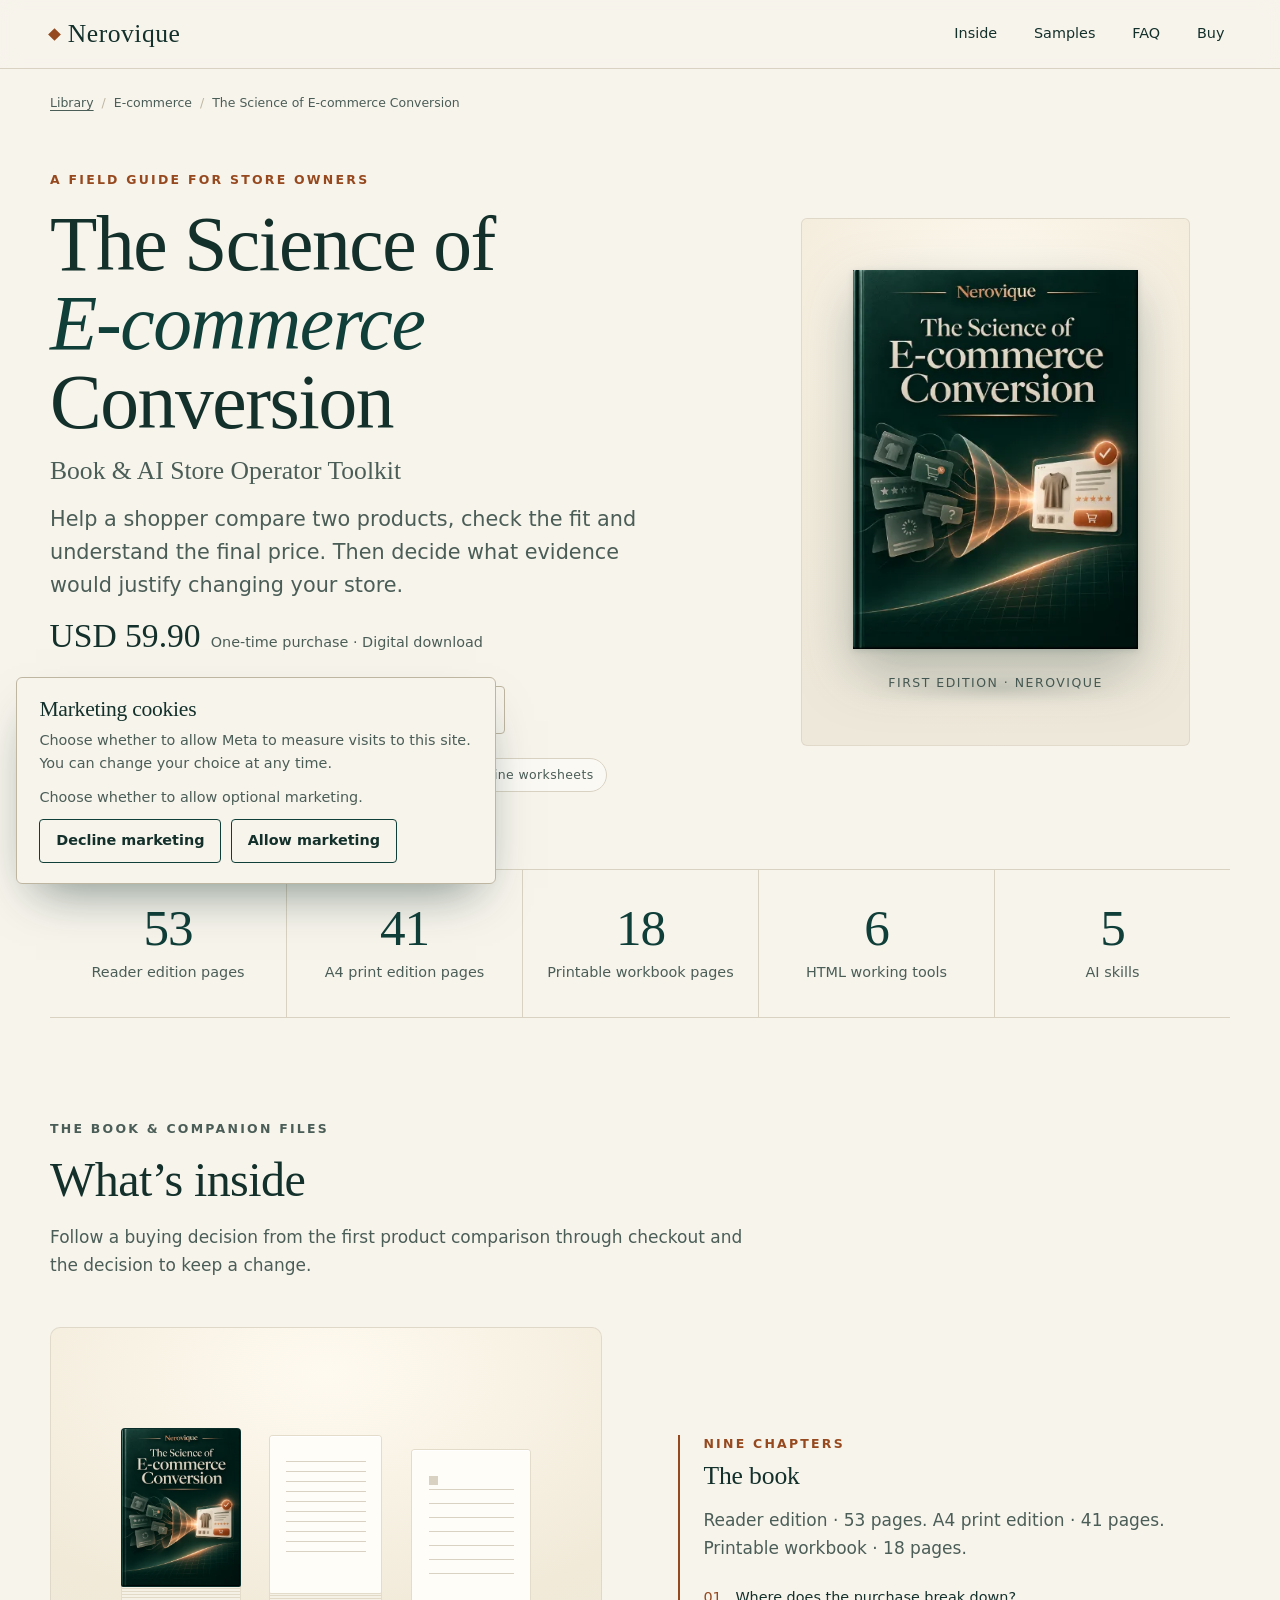
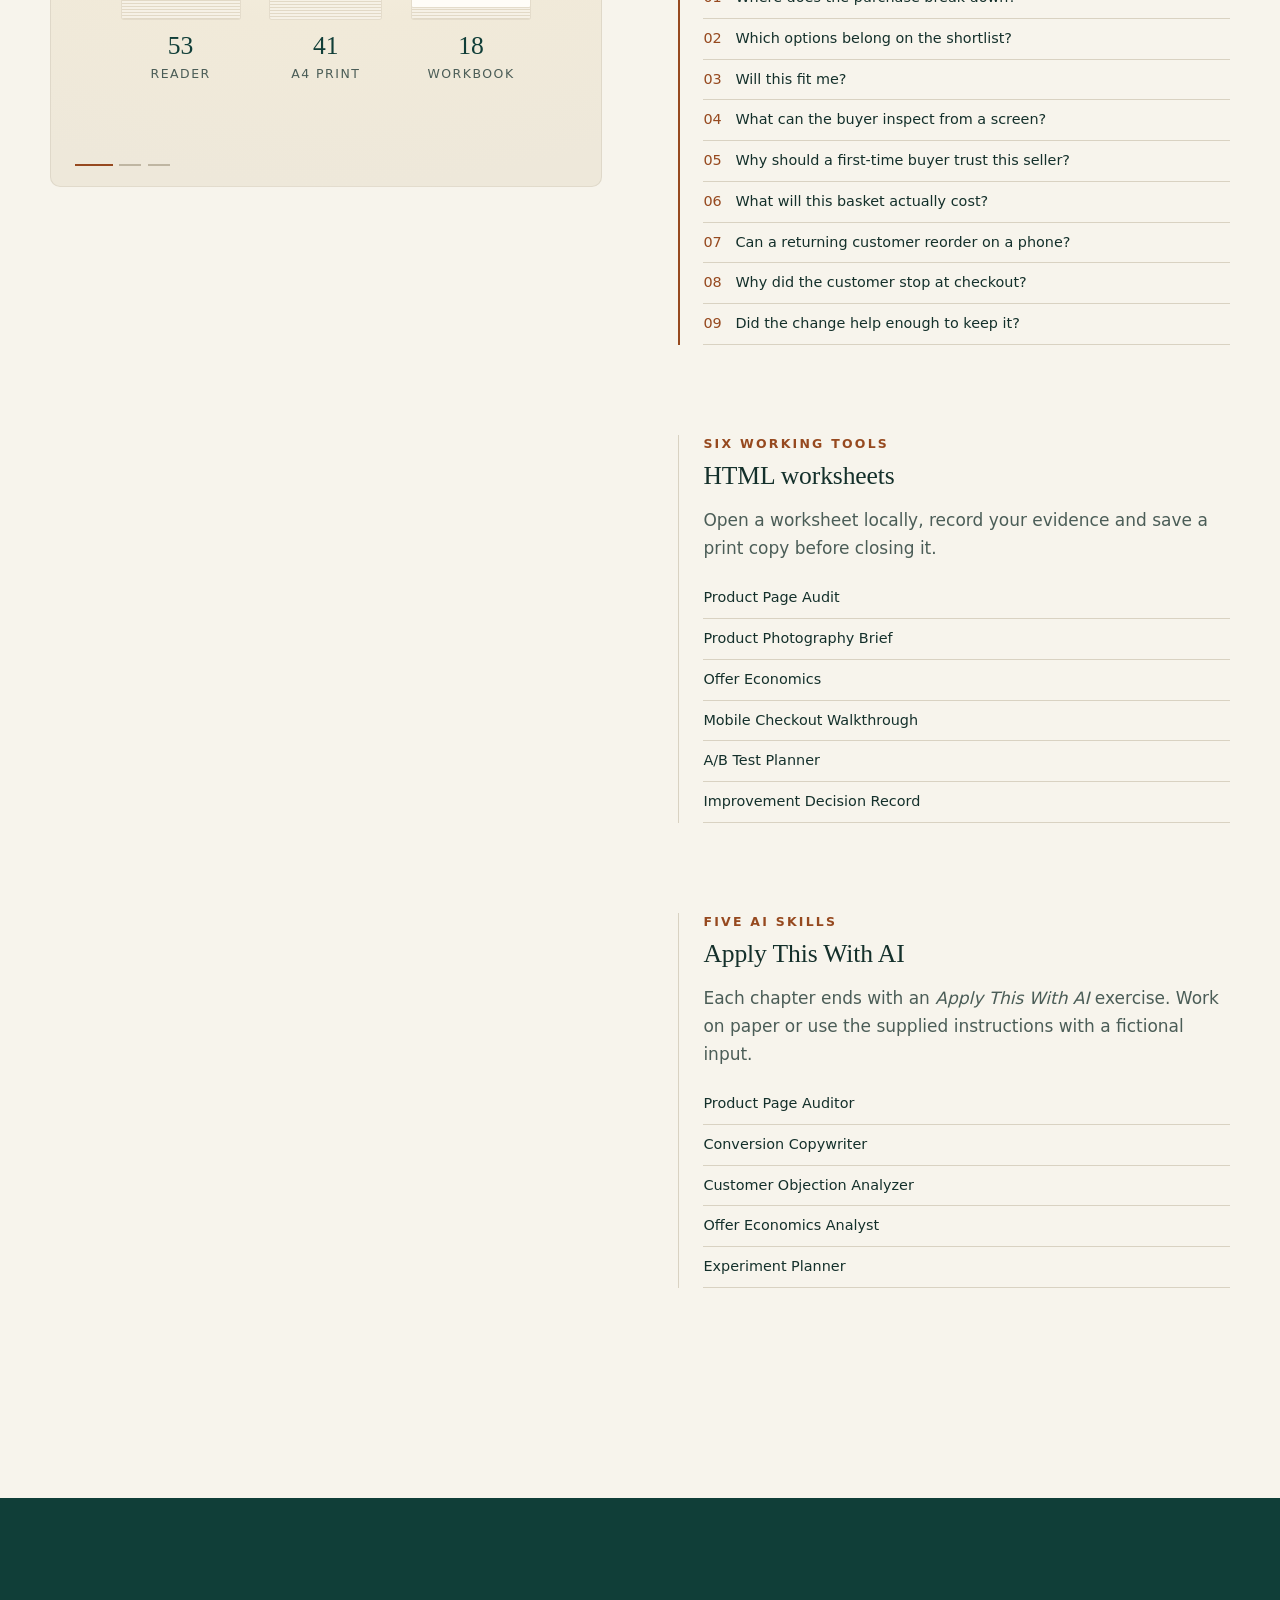
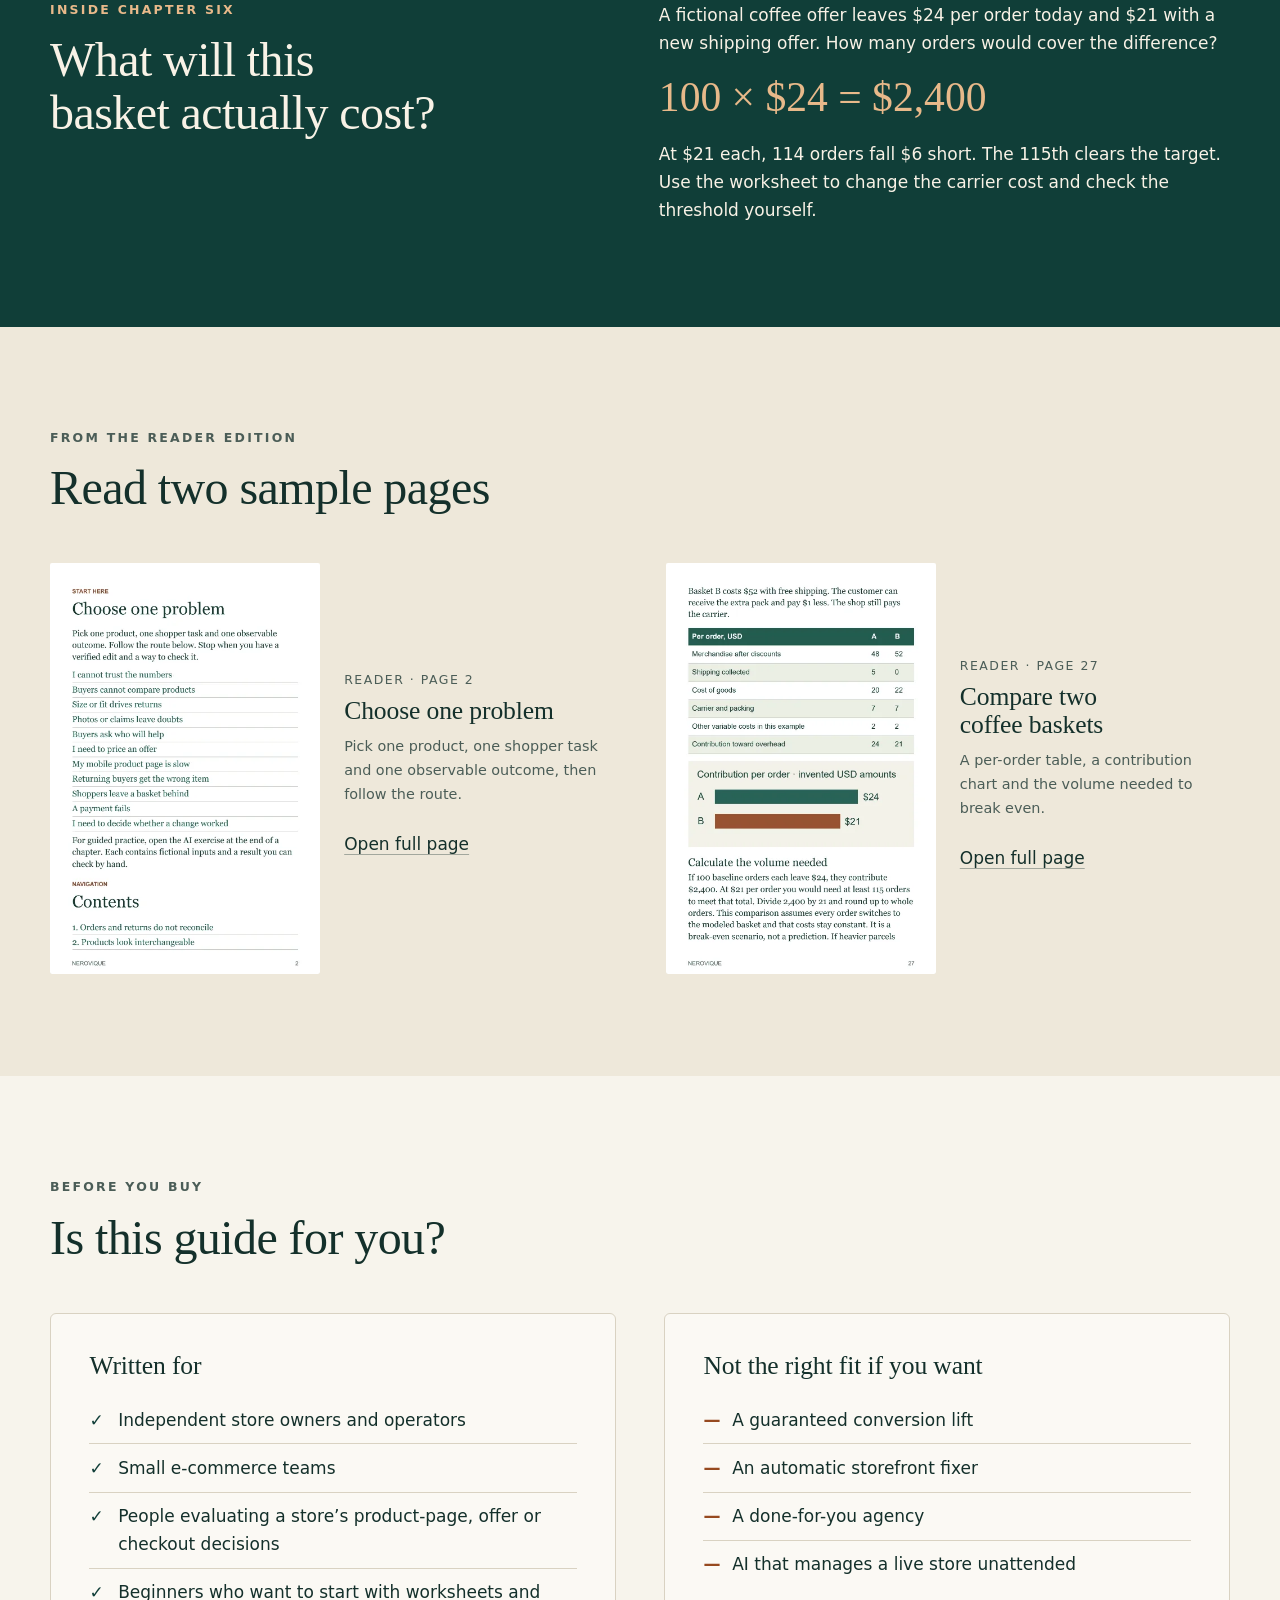
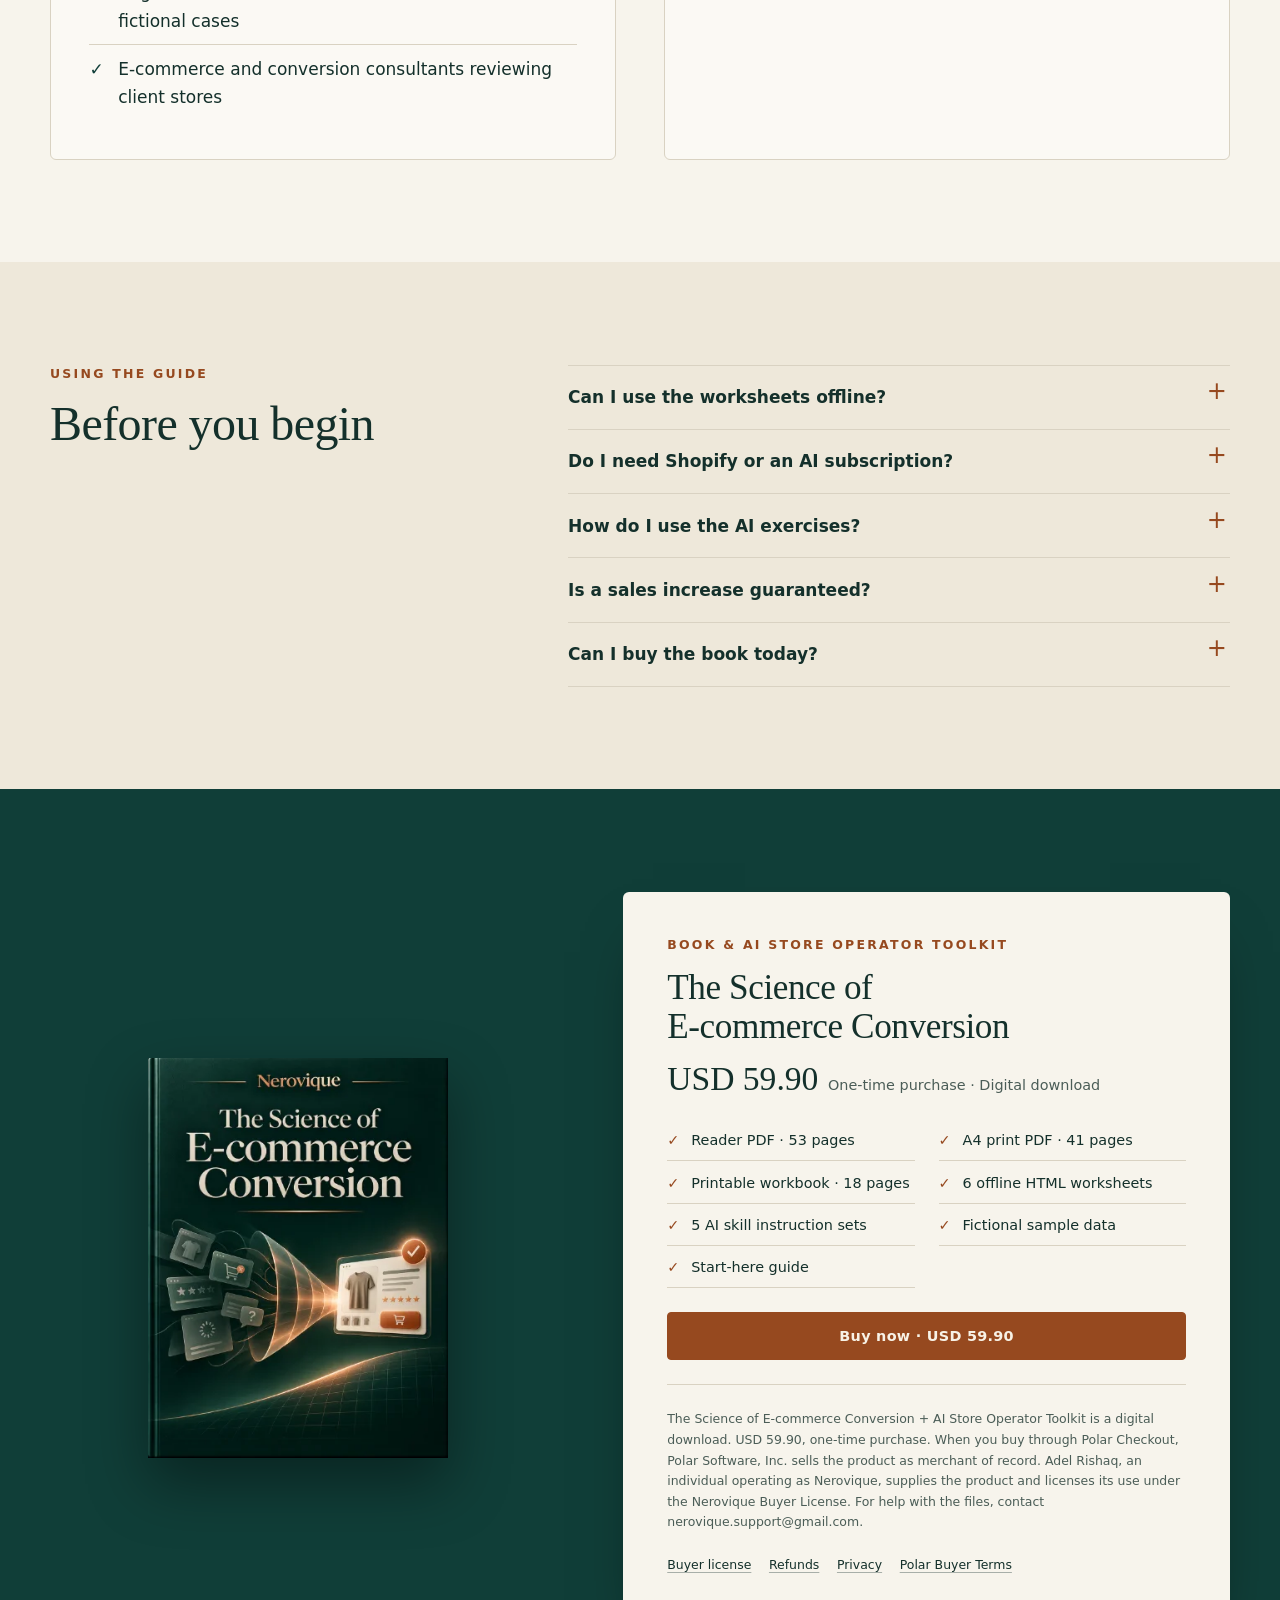
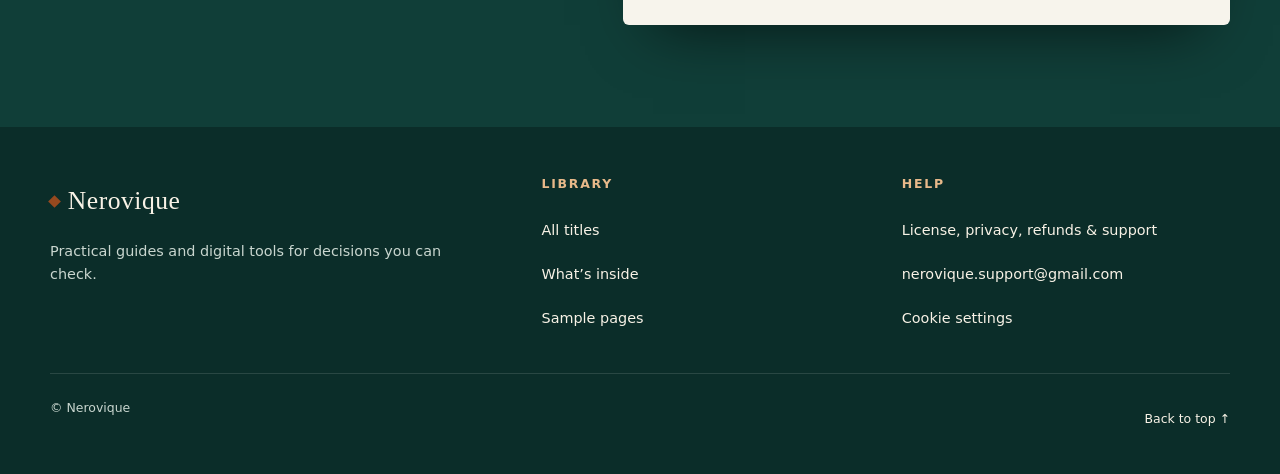
==== commit c4a45bb2: "Merge pull request #2 from adelrishaq/claude/project-thread-d5mozx Add share previews and SEO basics" ====
--- a/books/ecommerce-conversion/index.html
+++ b/books/ecommerce-conversion/index.html
@@ -6,6 +6,21 @@
 <title>The Science of E-commerce Conversion · Book &amp; AI Store Operator Toolkit · Nerovique</title>
 <meta name="description" content="A field guide for store owners: nine chapters, a printable workbook, six offline worksheets and five AI skills. USD 59.90, one-time purchase, digital download.">
 <meta name="theme-color" content="#103e38">
+<link rel="canonical" href="https://adelrishaq.github.io/nerovique/books/ecommerce-conversion/">
+<meta property="og:type" content="product">
+<meta property="og:site_name" content="Nerovique">
+<meta property="og:title" content="The Science of E-commerce Conversion · Book &amp; AI Store Operator Toolkit">
+<meta property="og:description" content="A field guide for store owners: nine chapters, a printable workbook, six worksheet tools and five AI skills. USD 59.90, one-time purchase.">
+<meta property="og:url" content="https://adelrishaq.github.io/nerovique/books/ecommerce-conversion/">
+<meta property="og:image" content="https://adelrishaq.github.io/nerovique/assets/img/og-ecommerce-conversion.png">
+<meta property="og:image:width" content="1200">
+<meta property="og:image:height" content="630">
+<meta property="og:image:alt" content="The Science of E-commerce Conversion book cover by Nerovique">
+<meta name="twitter:card" content="summary_large_image">
+<meta name="twitter:title" content="The Science of E-commerce Conversion · Book &amp; AI Store Operator Toolkit">
+<meta name="twitter:description" content="A field guide for store owners: nine chapters, a printable workbook, six worksheet tools and five AI skills. USD 59.90, one-time purchase.">
+<meta name="twitter:image" content="https://adelrishaq.github.io/nerovique/assets/img/og-ecommerce-conversion.png">
+<script type="application/ld+json">{"@context": "https://schema.org", "@type": "Product", "name": "The Science of E-commerce Conversion + AI Store Operator Toolkit", "description": "A field guide for store owners: nine chapters, a printable workbook, six worksheet tools and five AI skills. Digital download.", "image": ["https://adelrishaq.github.io/nerovique/assets/img/og-ecommerce-conversion.png", "https://adelrishaq.github.io/nerovique/assets/img/cover-800.webp"], "brand": {"@type": "Brand", "name": "Nerovique"}, "url": "https://adelrishaq.github.io/nerovique/books/ecommerce-conversion/", "offers": {"@type": "Offer", "price": "59.90", "priceCurrency": "USD", "availability": "https://schema.org/InStock", "url": "https://adelrishaq.github.io/nerovique/books/ecommerce-conversion/"}}</script>
 <link rel="icon" href="data:image/svg+xml,%3Csvg xmlns=%27http://www.w3.org/2000/svg%27 viewBox=%270 0 32 32%27%3E%3Crect width=%2732%27 height=%2732%27 rx=%276%27 fill=%27%23103e38%27/%3E%3Cpath d=%27M16 7l9 9-9 9-9-9z%27 fill=%27%23e8b98a%27/%3E%3C/svg%3E">
 <link rel="preload" as="image" href="../../assets/img/cover-560.webp" imagesrcset="../../assets/img/cover-360.webp 360w, ../../assets/img/cover-560.webp 560w, ../../assets/img/cover-800.webp 800w" imagesizes="(max-width: 720px) 58vw, 360px">
 <script>(function(d){var r=d.documentElement;if('IntersectionObserver' in window&&!(window.matchMedia&&matchMedia('(prefers-reduced-motion: reduce)').matches)){r.classList.add('motion');setTimeout(function(){if(!r.classList.contains('motion-ready'))r.classList.remove('motion')},2500)}})(document)</script>
@@ -26,7 +41,6 @@
     <nav class="site-nav" aria-label="Main">
       <a href="#inside">Inside</a>
       <a href="#samples">Samples</a>
-      <a class="hide-sm" href="#research">Sources</a>
       <a class="hide-sm" href="#faq">FAQ</a>
       <a href="#buy">Buy</a>
     </nav>
@@ -53,7 +67,6 @@
       <ul class="chips" aria-label="Formats">
         <li>Reader PDF</li><li>A4 print edition</li><li>Printable workbook</li><li>Offline worksheets</li>
       </ul>
-      <p class="evidence-link"><a href="#research">Built on 18 peer-reviewed studies and 2 industry reports</a></p>
     </div>
     <figure class="book-stage">
       <img src="../../assets/img/cover-560.webp"
@@ -189,62 +202,6 @@
     </div>
   </section>
 
-  <!-- RESEARCH -->
-  <section class="wrap section research" id="research" aria-labelledby="research-title">
-    <div class="head" data-reveal>
-      <p class="eyebrow">The evidence behind each chapter</p>
-      <h2 id="research-title">Built on 18 peer-reviewed studies and 2 industry reports</h2>
-      <p>Every chapter cites its sources, and the book’s reference list pairs each finding with the limit of what it can show. These are the publications the book actually cites.</p>
-    </div>
-    <div data-reveal>
-      <p class="research-label">Studies published in</p>
-      <ul class="journals">
-        <li>Marketing Science<small>×5</small></li>
-        <li>Information Systems Research<small>×3</small></li>
-        <li>MIS Quarterly<small>×2</small></li>
-        <li>Journal of Consumer Research</li>
-        <li>Journal of Marketing Research</li>
-        <li>Journal of Management Information Systems</li>
-        <li>Manufacturing &amp; Service Operations Management</li>
-        <li>Journal of Retailing</li>
-        <li>Experimental Economics</li>
-        <li>Data Mining and Knowledge Discovery</li>
-        <li>Journal of Innovation &amp; Knowledge</li>
-      </ul>
-      <p class="research-label">Industry research</p>
-      <ul class="journals">
-        <li>Baymard Institute<small>×2</small></li>
-      </ul>
-      <p class="research-affil">Author affiliations noted in the book include Harvard Business School, Columbia Business School, Chicago Booth and UC Berkeley.</p>
-      <details class="sources">
-        <summary>See all 20 sources with links</summary>
-        <ol>
-          <li><b>S01</b> Gerald Häubl and Valerie Trifts (2000). Marketing Science. <a href="https://doi.org/10.1287/mksc.19.1.4.15178" rel="noopener" target="_blank">Consumer Decision Making in Online Shopping Environments: The Effects of Interactive Decision Aids</a></li>
-          <li><b>S02</b> Benjamin Scheibehenne, Rainer Greifeneder and Peter M. Todd (2010). Journal of Consumer Research. <a href="https://doi.org/10.1086/651235" rel="noopener" target="_blank">Can There Ever Be Too Many Options? A Meta-Analytic Review of Choice Overload</a></li>
-          <li><b>S03</b> Angelika Dimoka, Yili Hong and Paul A. Pavlou (2012). MIS Quarterly. <a href="https://doi.org/10.2307/41703461" rel="noopener" target="_blank">On Product Uncertainty in Online Markets: Theory and Evidence</a></li>
-          <li><b>S04</b> Yili (Kevin) Hong and Paul A. Pavlou (2014). Information Systems Research. <a href="https://doi.org/10.1287/isre.2014.0520" rel="noopener" target="_blank">Product Fit Uncertainty in Online Markets: Nature, Effects, and Antecedents</a></li>
-          <li><b>S05</b> Santiago Gallino and Antonio Moreno (2018). Manufacturing &amp; Service Operations Management. <a href="https://doi.org/10.1287/msom.2017.0686" rel="noopener" target="_blank">The Value of Fit Information in Online Retail: Evidence from a Randomized Field Experiment</a></li>
-          <li><b>S06</b> Shuai Yang and Guiyang Xiong (2019). Journal of Management Information Systems. <a href="https://doi.org/10.1080/07421222.2019.1628894" rel="noopener" target="_blank">Try It On! Contingency Effects of Virtual Fitting Rooms</a></li>
-          <li><b>S07</b> Pankaj C. Patel, Stefan Karlsson and Pejvak Oghazi (2025). Journal of Innovation &amp; Knowledge. <a href="https://doi.org/10.1016/j.jik.2025.100779" rel="noopener" target="_blank">Fits like a glove? Knowledge and use of size finders and high-end fashion retail returns</a></li>
-          <li><b>S08</b> Zhenhui Jiang and Izak Benbasat (2007). Information Systems Research. <a href="https://doi.org/10.1287/isre.1070.0124" rel="noopener" target="_blank">Research Note—Investigating the Influence of the Functional Mechanisms of Online Product Presentations</a></li>
-          <li><b>S09</b> Susan M. Mudambi and David Schuff (2010). MIS Quarterly. <a href="https://aisel.aisnet.org/misq/vol34/iss1/11/" rel="noopener" target="_blank">What Makes a Helpful Online Review? A Study of Customer Reviews on Amazon.com</a></li>
-          <li><b>S10</b> Judith A. Chevalier and Dina Mayzlin (2006). Journal of Marketing Research. <a href="https://doi.org/10.1509/jmkr.43.3.345" rel="noopener" target="_blank">The Effect of Word of Mouth on Sales: Online Book Reviews</a></li>
-          <li><b>S11</b> Paul Resnick, Richard Zeckhauser, John Swanson and Kate Lockwood (2006). Experimental Economics. <a href="https://doi.org/10.1007/s10683-006-4309-2" rel="noopener" target="_blank">The value of reputation on eBay: A controlled experiment</a></li>
-          <li><b>S12</b> John G. Lynch Jr. and Dan Ariely (2000). Marketing Science. <a href="https://doi.org/10.1287/mksc.19.1.83.15183" rel="noopener" target="_blank">Wine Online: Search Costs Affect Competition on Price, Quality, and Distribution</a></li>
-          <li><b>S13</b> Shelle Santana, Steven K. Dallas and Vicki G. Morwitz (2020). Marketing Science. <a href="https://doi.org/10.1287/mksc.2019.1207" rel="noopener" target="_blank">Consumer Reactions to Drip Pricing</a></li>
-          <li><b>S14</b> Tom Blake, Sarah Moshary, Kane Sweeney and Steve Tadelis (2021). Marketing Science. <a href="https://doi.org/10.1287/mksc.2020.1261" rel="noopener" target="_blank">Price Salience and Product Choice</a></li>
-          <li><b>S15</b> Michael Lewis, Vishal Singh and Scott Fay (2006). Marketing Science. <a href="https://doi.org/10.1287/mksc.1050.0150" rel="noopener" target="_blank">An Empirical Study of the Impact of Nonlinear Shipping and Handling Fees on Purchase Incidence and Expenditure Decisions</a></li>
-          <li><b>S16</b> Rebecca Jen-Hui Wang, Edward Malthouse and Lakshman Krishnamurthi (2015). Journal of Retailing. <a href="https://doi.org/10.1016/j.jretai.2015.01.002" rel="noopener" target="_blank">On the Go: How Mobile Shopping Affects Customer Purchase Behavior</a></li>
-          <li><b>S17</b> Ni Huang, Probal Mojumder, Tianshu Sun, Jinchi Lv and Joseph M. Golden (2021). Information Systems Research. <a href="https://doi.org/10.1287/isre.2021.0999" rel="noopener" target="_blank">Not Registered? Please Sign Up First: A Randomized Field Experiment on the Ex Ante Registration Request</a></li>
-          <li><b>S18</b> Ron Kohavi, Roger Longbotham, Dan Sommerfield and Randal M. Henne (2009). Data Mining and Knowledge Discovery. <a href="https://doi.org/10.1007/s10618-008-0114-1" rel="noopener" target="_blank">Controlled experiments on the web: survey and practical guide</a></li>
-          <li><b>S19</b> Baymard Institute (updated 2025). Public industry research report. <a href="https://baymard.com/research-articles/current-state-product-list-and-filtering" rel="noopener" target="_blank">Product List UX 2025: 8 Common Pitfalls &amp; Best Practices (80% Have Serious Issues)</a></li>
-          <li><b>S20</b> Edward Scott (2024). Baymard Institute. Public industry research report. <a href="https://baymard.com/research-articles/checkout-2024-launch" rel="noopener" target="_blank">2024 E-Commerce Checkout: Expanded and Updated Checkout Research Findings</a></li>
-        </ol>
-      </details>
-      <p class="research-note">Journals, institutions and publishers are named only to identify cited work. None of them has reviewed, sponsored or endorsed this guide.</p>
-    </div>
-  </section>
-
   <!-- FIT -->
   <section class="wrap section" aria-labelledby="fit-title">
     <div class="head" data-reveal>
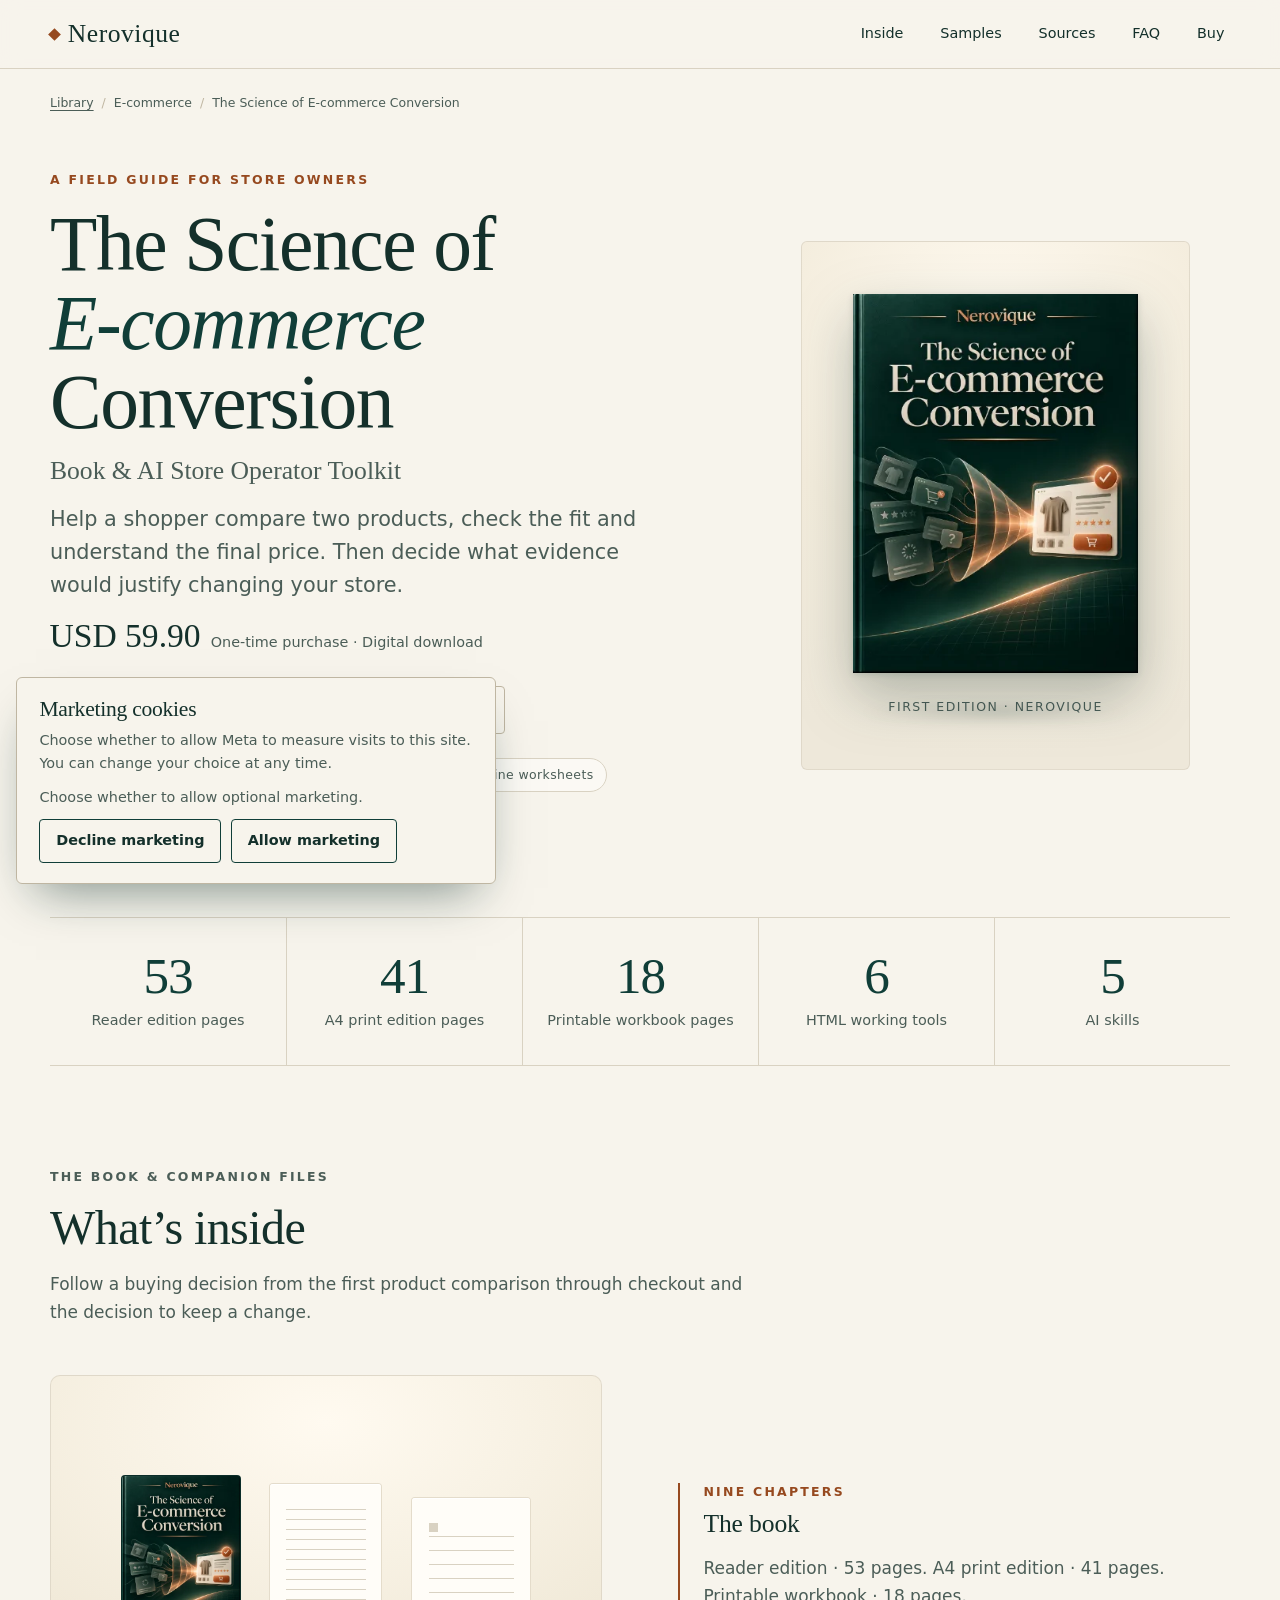
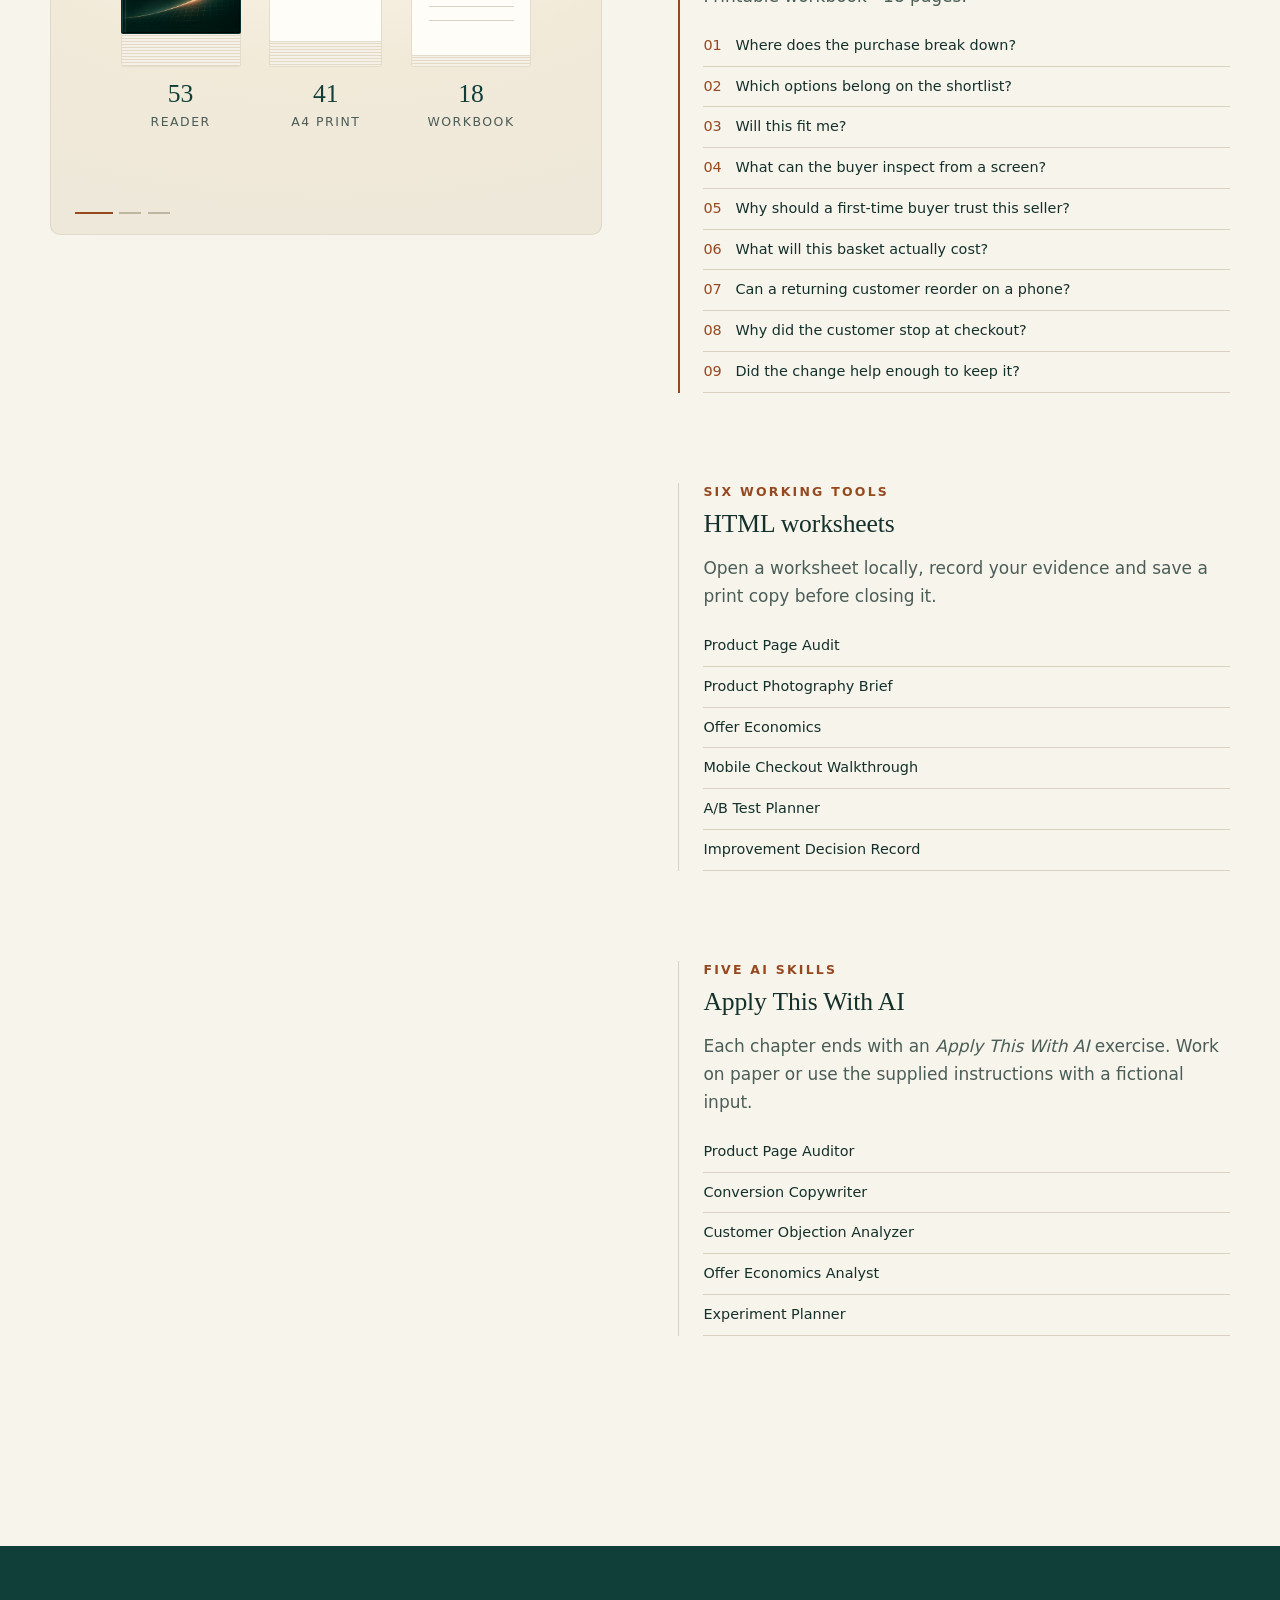
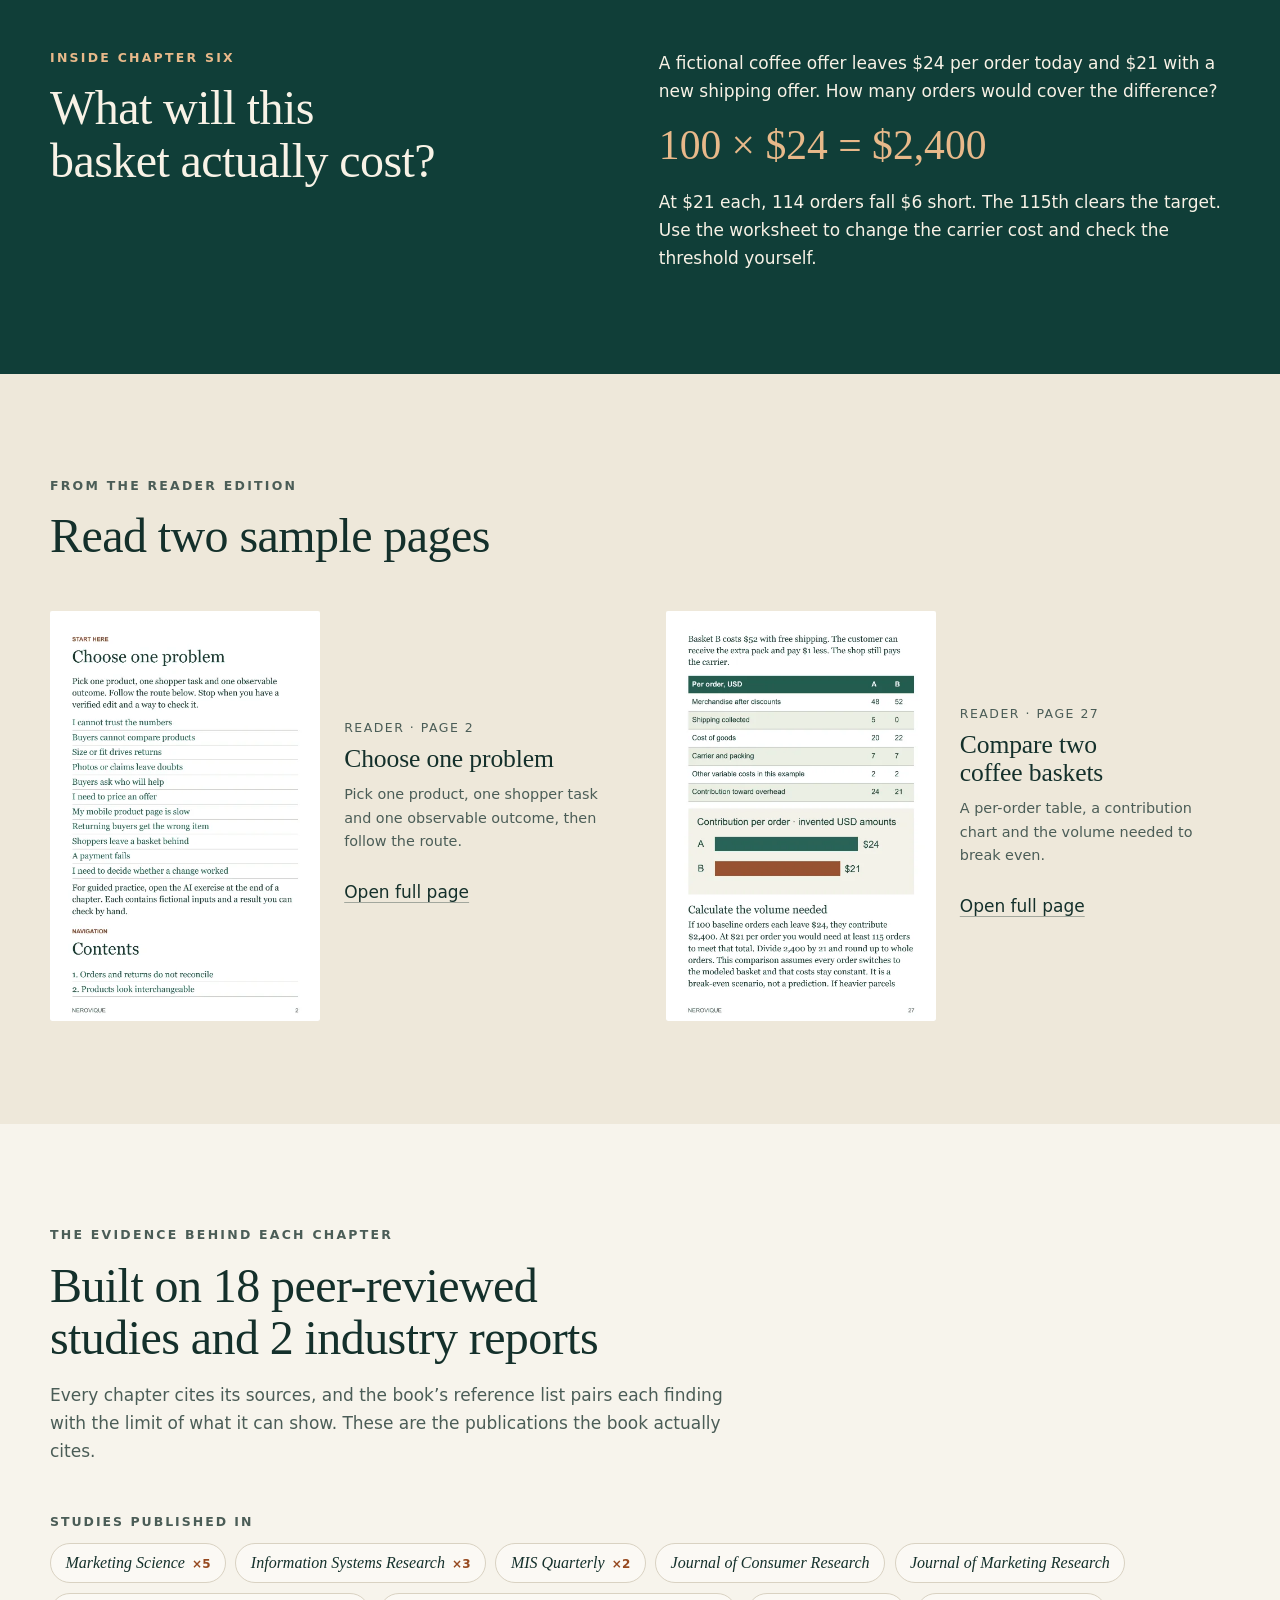
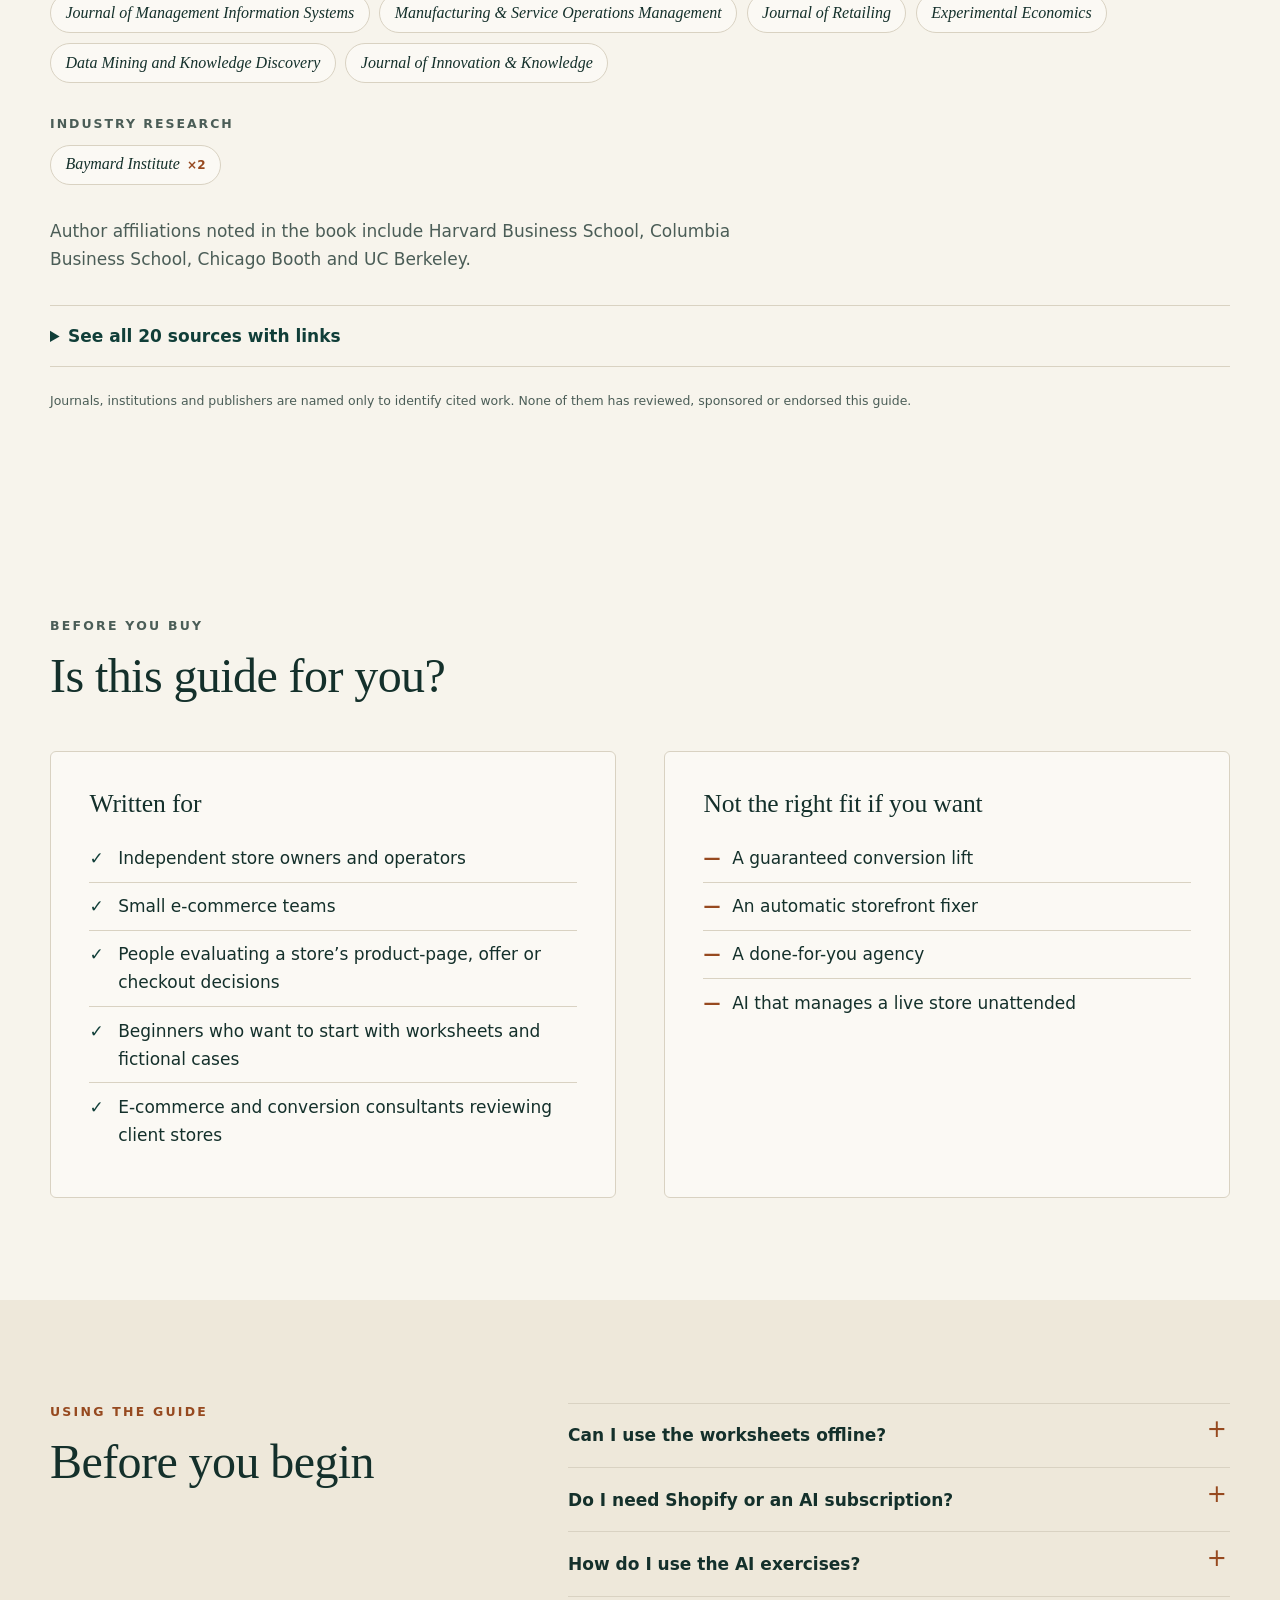
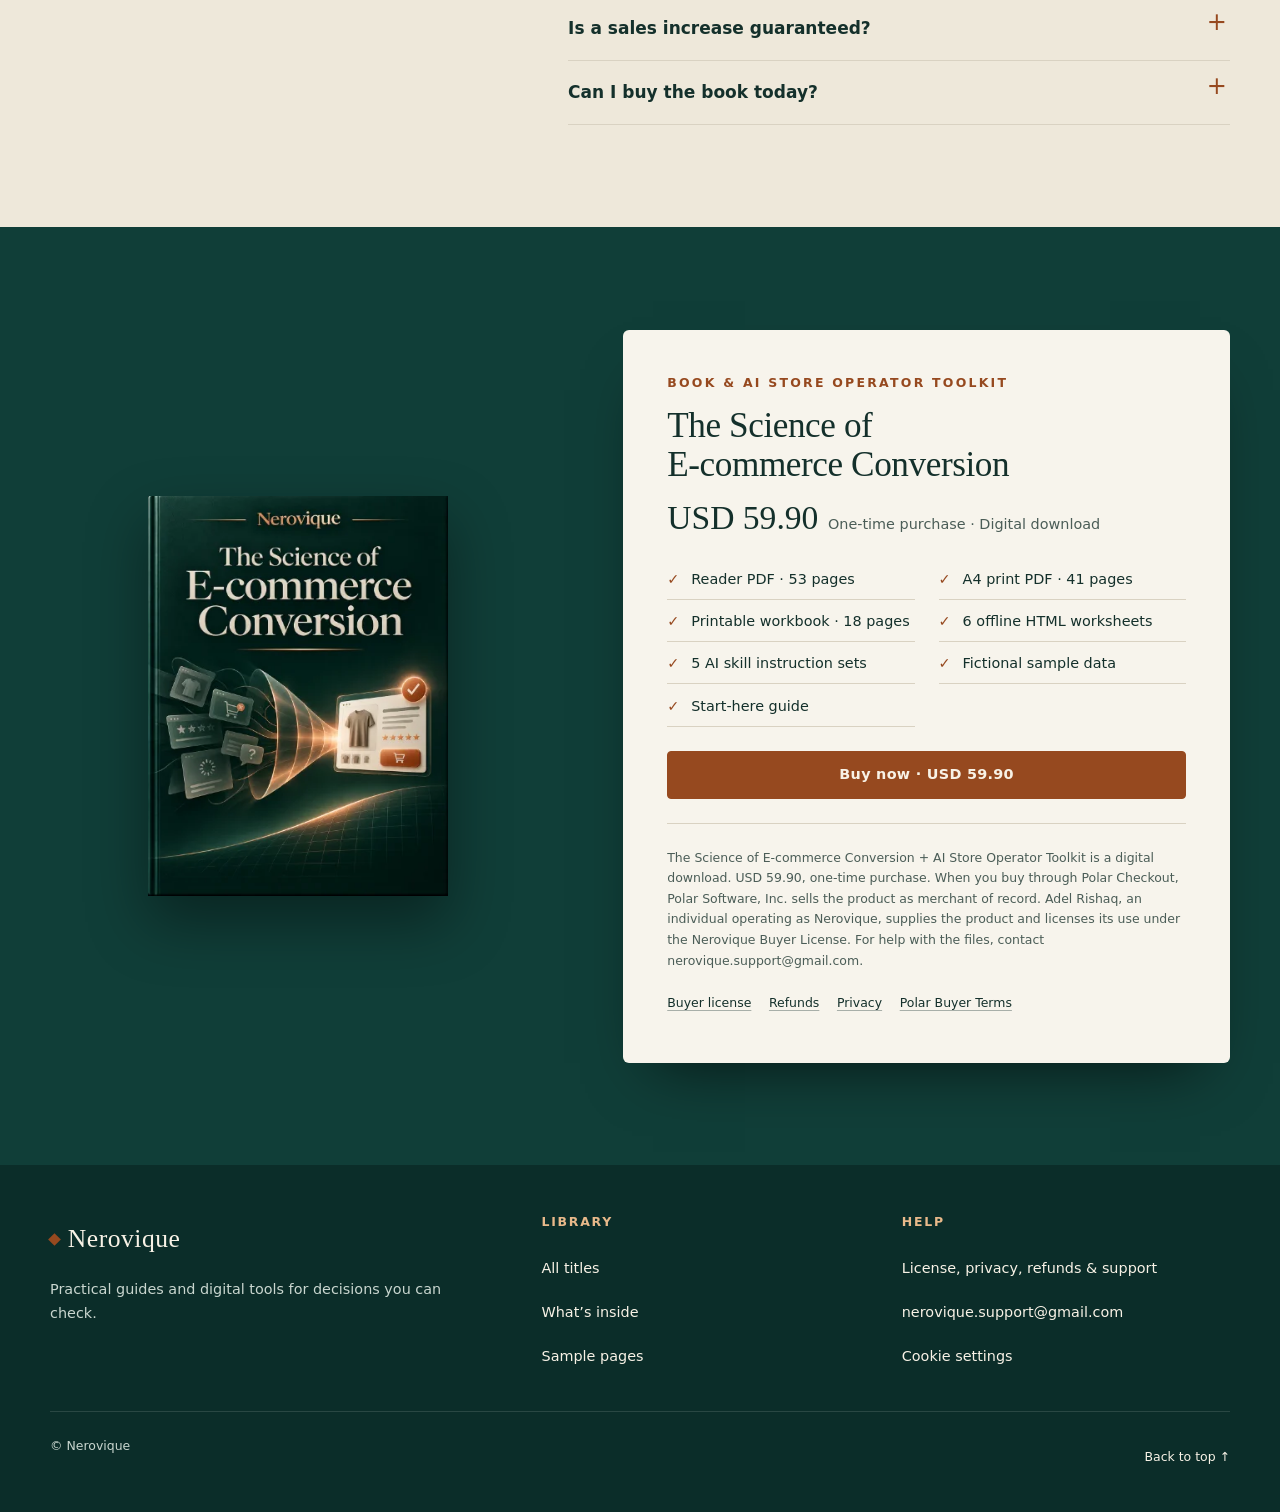
==== commit b42ecc8e: "Merge pull request #3 from adelrishaq/claude/project-thread-gjct5y Show the book's research sources " ====
--- a/books/ecommerce-conversion/index.html
+++ b/books/ecommerce-conversion/index.html
@@ -41,6 +41,7 @@
     <nav class="site-nav" aria-label="Main">
       <a href="#inside">Inside</a>
       <a href="#samples">Samples</a>
+      <a class="hide-sm" href="#research">Sources</a>
       <a class="hide-sm" href="#faq">FAQ</a>
       <a href="#buy">Buy</a>
     </nav>
@@ -67,6 +68,7 @@
       <ul class="chips" aria-label="Formats">
         <li>Reader PDF</li><li>A4 print edition</li><li>Printable workbook</li><li>Offline worksheets</li>
       </ul>
+      <p class="evidence-link"><a href="#research">Built on 18 peer-reviewed studies and 2 industry reports</a></p>
     </div>
     <figure class="book-stage">
       <img src="../../assets/img/cover-560.webp"
@@ -202,6 +204,62 @@
     </div>
   </section>
 
+  <!-- RESEARCH -->
+  <section class="wrap section research" id="research" aria-labelledby="research-title">
+    <div class="head" data-reveal>
+      <p class="eyebrow">The evidence behind each chapter</p>
+      <h2 id="research-title">Built on 18 peer-reviewed studies and 2 industry reports</h2>
+      <p>Every chapter cites its sources, and the book’s reference list pairs each finding with the limit of what it can show. These are the publications the book actually cites.</p>
+    </div>
+    <div data-reveal>
+      <p class="research-label">Studies published in</p>
+      <ul class="journals">
+        <li>Marketing Science<small>×5</small></li>
+        <li>Information Systems Research<small>×3</small></li>
+        <li>MIS Quarterly<small>×2</small></li>
+        <li>Journal of Consumer Research</li>
+        <li>Journal of Marketing Research</li>
+        <li>Journal of Management Information Systems</li>
+        <li>Manufacturing &amp; Service Operations Management</li>
+        <li>Journal of Retailing</li>
+        <li>Experimental Economics</li>
+        <li>Data Mining and Knowledge Discovery</li>
+        <li>Journal of Innovation &amp; Knowledge</li>
+      </ul>
+      <p class="research-label">Industry research</p>
+      <ul class="journals">
+        <li>Baymard Institute<small>×2</small></li>
+      </ul>
+      <p class="research-affil">Author affiliations noted in the book include Harvard Business School, Columbia Business School, Chicago Booth and UC Berkeley.</p>
+      <details class="sources">
+        <summary>See all 20 sources with links</summary>
+        <ol>
+          <li><b>S01</b> Gerald Häubl and Valerie Trifts (2000). Marketing Science. <a href="https://doi.org/10.1287/mksc.19.1.4.15178" rel="noopener" target="_blank">Consumer Decision Making in Online Shopping Environments: The Effects of Interactive Decision Aids</a></li>
+          <li><b>S02</b> Benjamin Scheibehenne, Rainer Greifeneder and Peter M. Todd (2010). Journal of Consumer Research. <a href="https://doi.org/10.1086/651235" rel="noopener" target="_blank">Can There Ever Be Too Many Options? A Meta-Analytic Review of Choice Overload</a></li>
+          <li><b>S03</b> Angelika Dimoka, Yili Hong and Paul A. Pavlou (2012). MIS Quarterly. <a href="https://doi.org/10.2307/41703461" rel="noopener" target="_blank">On Product Uncertainty in Online Markets: Theory and Evidence</a></li>
+          <li><b>S04</b> Yili (Kevin) Hong and Paul A. Pavlou (2014). Information Systems Research. <a href="https://doi.org/10.1287/isre.2014.0520" rel="noopener" target="_blank">Product Fit Uncertainty in Online Markets: Nature, Effects, and Antecedents</a></li>
+          <li><b>S05</b> Santiago Gallino and Antonio Moreno (2018). Manufacturing &amp; Service Operations Management. <a href="https://doi.org/10.1287/msom.2017.0686" rel="noopener" target="_blank">The Value of Fit Information in Online Retail: Evidence from a Randomized Field Experiment</a></li>
+          <li><b>S06</b> Shuai Yang and Guiyang Xiong (2019). Journal of Management Information Systems. <a href="https://doi.org/10.1080/07421222.2019.1628894" rel="noopener" target="_blank">Try It On! Contingency Effects of Virtual Fitting Rooms</a></li>
+          <li><b>S07</b> Pankaj C. Patel, Stefan Karlsson and Pejvak Oghazi (2025). Journal of Innovation &amp; Knowledge. <a href="https://doi.org/10.1016/j.jik.2025.100779" rel="noopener" target="_blank">Fits like a glove? Knowledge and use of size finders and high-end fashion retail returns</a></li>
+          <li><b>S08</b> Zhenhui Jiang and Izak Benbasat (2007). Information Systems Research. <a href="https://doi.org/10.1287/isre.1070.0124" rel="noopener" target="_blank">Research Note—Investigating the Influence of the Functional Mechanisms of Online Product Presentations</a></li>
+          <li><b>S09</b> Susan M. Mudambi and David Schuff (2010). MIS Quarterly. <a href="https://aisel.aisnet.org/misq/vol34/iss1/11/" rel="noopener" target="_blank">What Makes a Helpful Online Review? A Study of Customer Reviews on Amazon.com</a></li>
+          <li><b>S10</b> Judith A. Chevalier and Dina Mayzlin (2006). Journal of Marketing Research. <a href="https://doi.org/10.1509/jmkr.43.3.345" rel="noopener" target="_blank">The Effect of Word of Mouth on Sales: Online Book Reviews</a></li>
+          <li><b>S11</b> Paul Resnick, Richard Zeckhauser, John Swanson and Kate Lockwood (2006). Experimental Economics. <a href="https://doi.org/10.1007/s10683-006-4309-2" rel="noopener" target="_blank">The value of reputation on eBay: A controlled experiment</a></li>
+          <li><b>S12</b> John G. Lynch Jr. and Dan Ariely (2000). Marketing Science. <a href="https://doi.org/10.1287/mksc.19.1.83.15183" rel="noopener" target="_blank">Wine Online: Search Costs Affect Competition on Price, Quality, and Distribution</a></li>
+          <li><b>S13</b> Shelle Santana, Steven K. Dallas and Vicki G. Morwitz (2020). Marketing Science. <a href="https://doi.org/10.1287/mksc.2019.1207" rel="noopener" target="_blank">Consumer Reactions to Drip Pricing</a></li>
+          <li><b>S14</b> Tom Blake, Sarah Moshary, Kane Sweeney and Steve Tadelis (2021). Marketing Science. <a href="https://doi.org/10.1287/mksc.2020.1261" rel="noopener" target="_blank">Price Salience and Product Choice</a></li>
+          <li><b>S15</b> Michael Lewis, Vishal Singh and Scott Fay (2006). Marketing Science. <a href="https://doi.org/10.1287/mksc.1050.0150" rel="noopener" target="_blank">An Empirical Study of the Impact of Nonlinear Shipping and Handling Fees on Purchase Incidence and Expenditure Decisions</a></li>
+          <li><b>S16</b> Rebecca Jen-Hui Wang, Edward Malthouse and Lakshman Krishnamurthi (2015). Journal of Retailing. <a href="https://doi.org/10.1016/j.jretai.2015.01.002" rel="noopener" target="_blank">On the Go: How Mobile Shopping Affects Customer Purchase Behavior</a></li>
+          <li><b>S17</b> Ni Huang, Probal Mojumder, Tianshu Sun, Jinchi Lv and Joseph M. Golden (2021). Information Systems Research. <a href="https://doi.org/10.1287/isre.2021.0999" rel="noopener" target="_blank">Not Registered? Please Sign Up First: A Randomized Field Experiment on the Ex Ante Registration Request</a></li>
+          <li><b>S18</b> Ron Kohavi, Roger Longbotham, Dan Sommerfield and Randal M. Henne (2009). Data Mining and Knowledge Discovery. <a href="https://doi.org/10.1007/s10618-008-0114-1" rel="noopener" target="_blank">Controlled experiments on the web: survey and practical guide</a></li>
+          <li><b>S19</b> Baymard Institute (updated 2025). Public industry research report. <a href="https://baymard.com/research-articles/current-state-product-list-and-filtering" rel="noopener" target="_blank">Product List UX 2025: 8 Common Pitfalls &amp; Best Practices (80% Have Serious Issues)</a></li>
+          <li><b>S20</b> Edward Scott (2024). Baymard Institute. Public industry research report. <a href="https://baymard.com/research-articles/checkout-2024-launch" rel="noopener" target="_blank">2024 E-Commerce Checkout: Expanded and Updated Checkout Research Findings</a></li>
+        </ol>
+      </details>
+      <p class="research-note">Journals, institutions and publishers are named only to identify cited work. None of them has reviewed, sponsored or endorsed this guide.</p>
+    </div>
+  </section>
+
   <!-- FIT -->
   <section class="wrap section" aria-labelledby="fit-title">
     <div class="head" data-reveal>
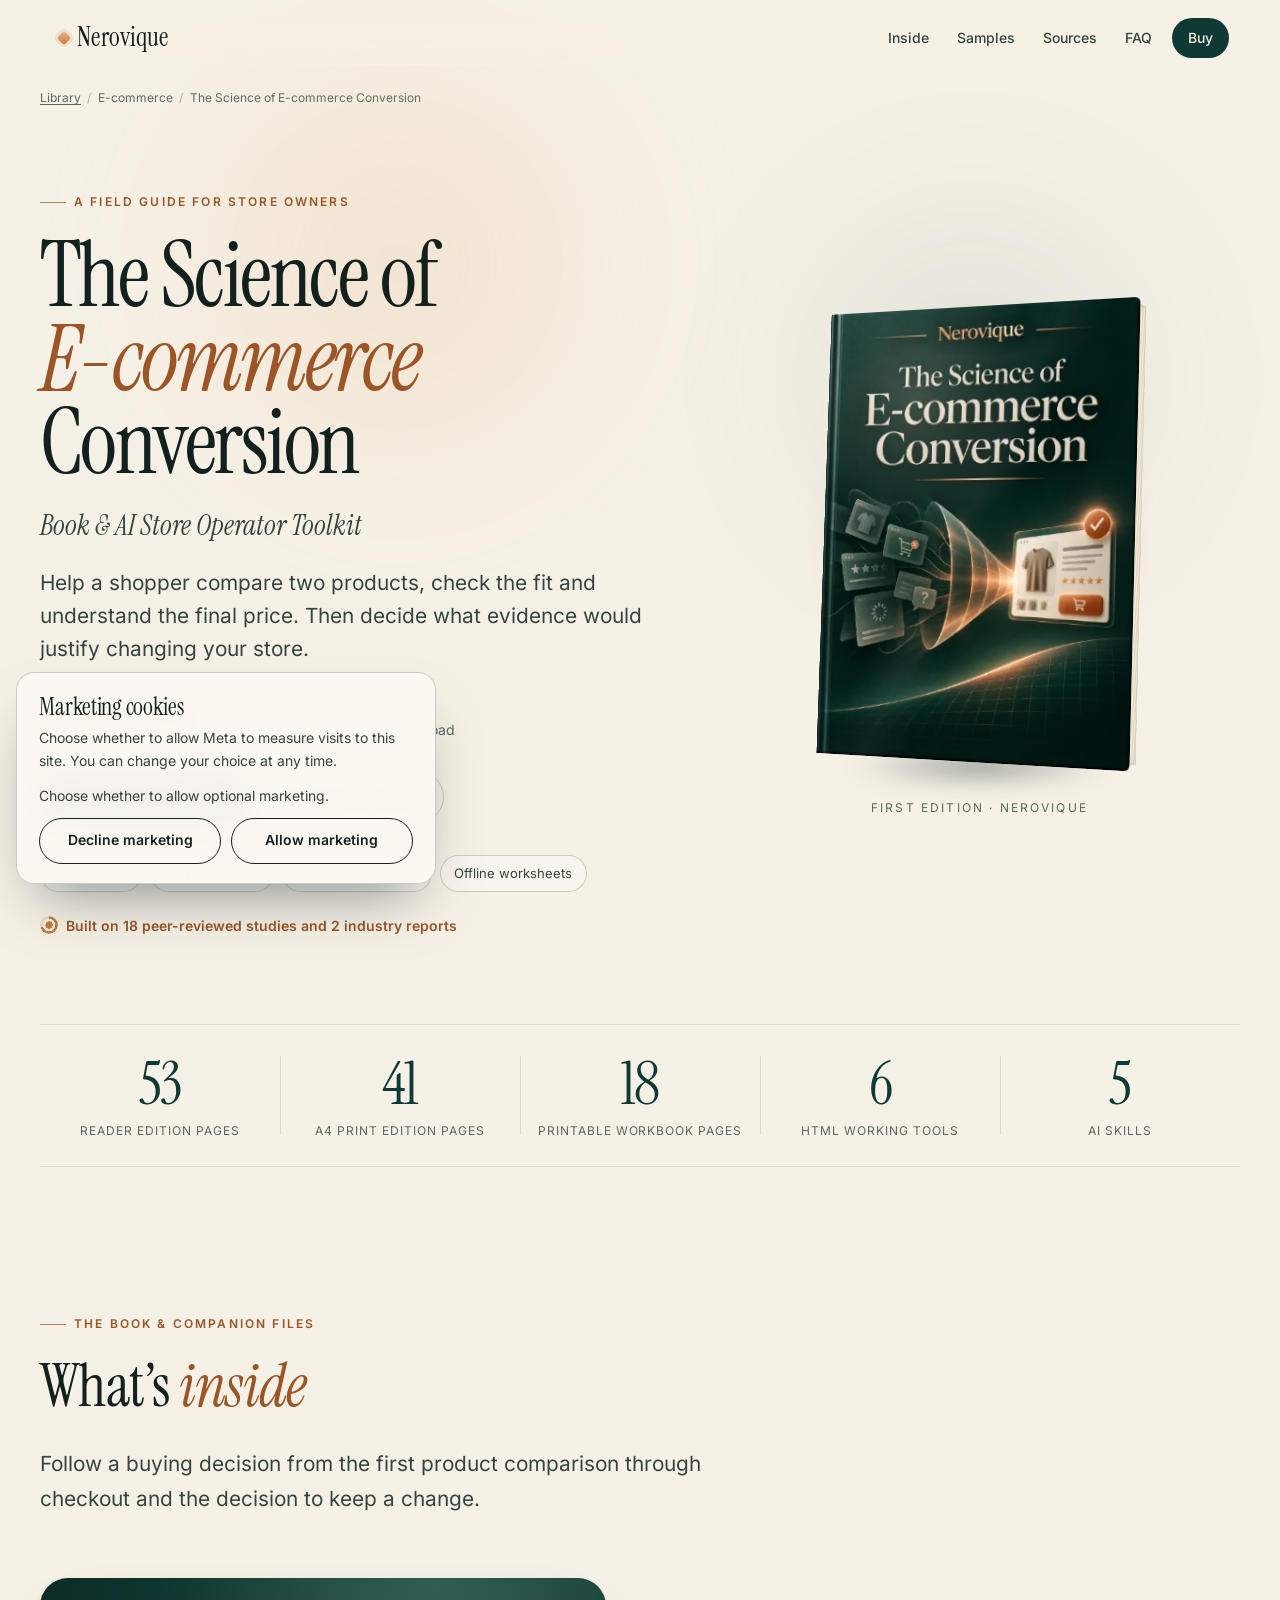
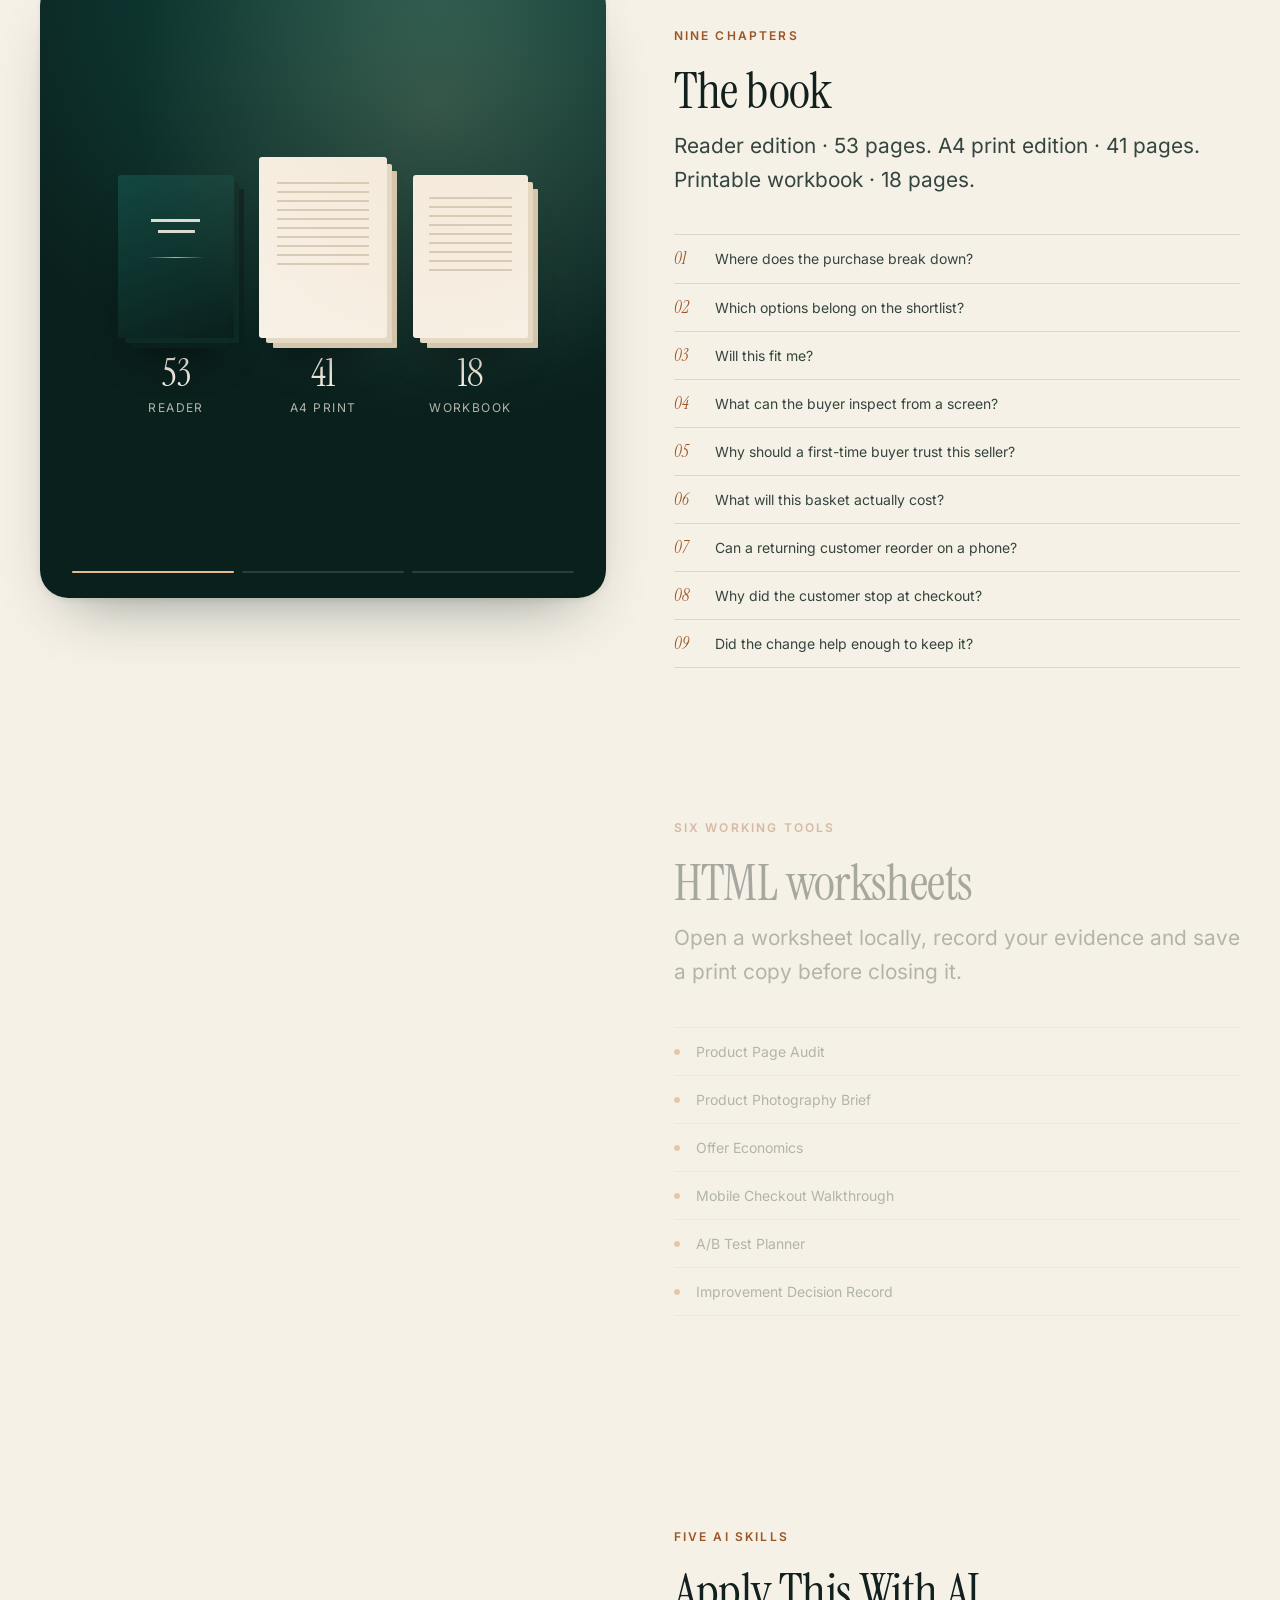
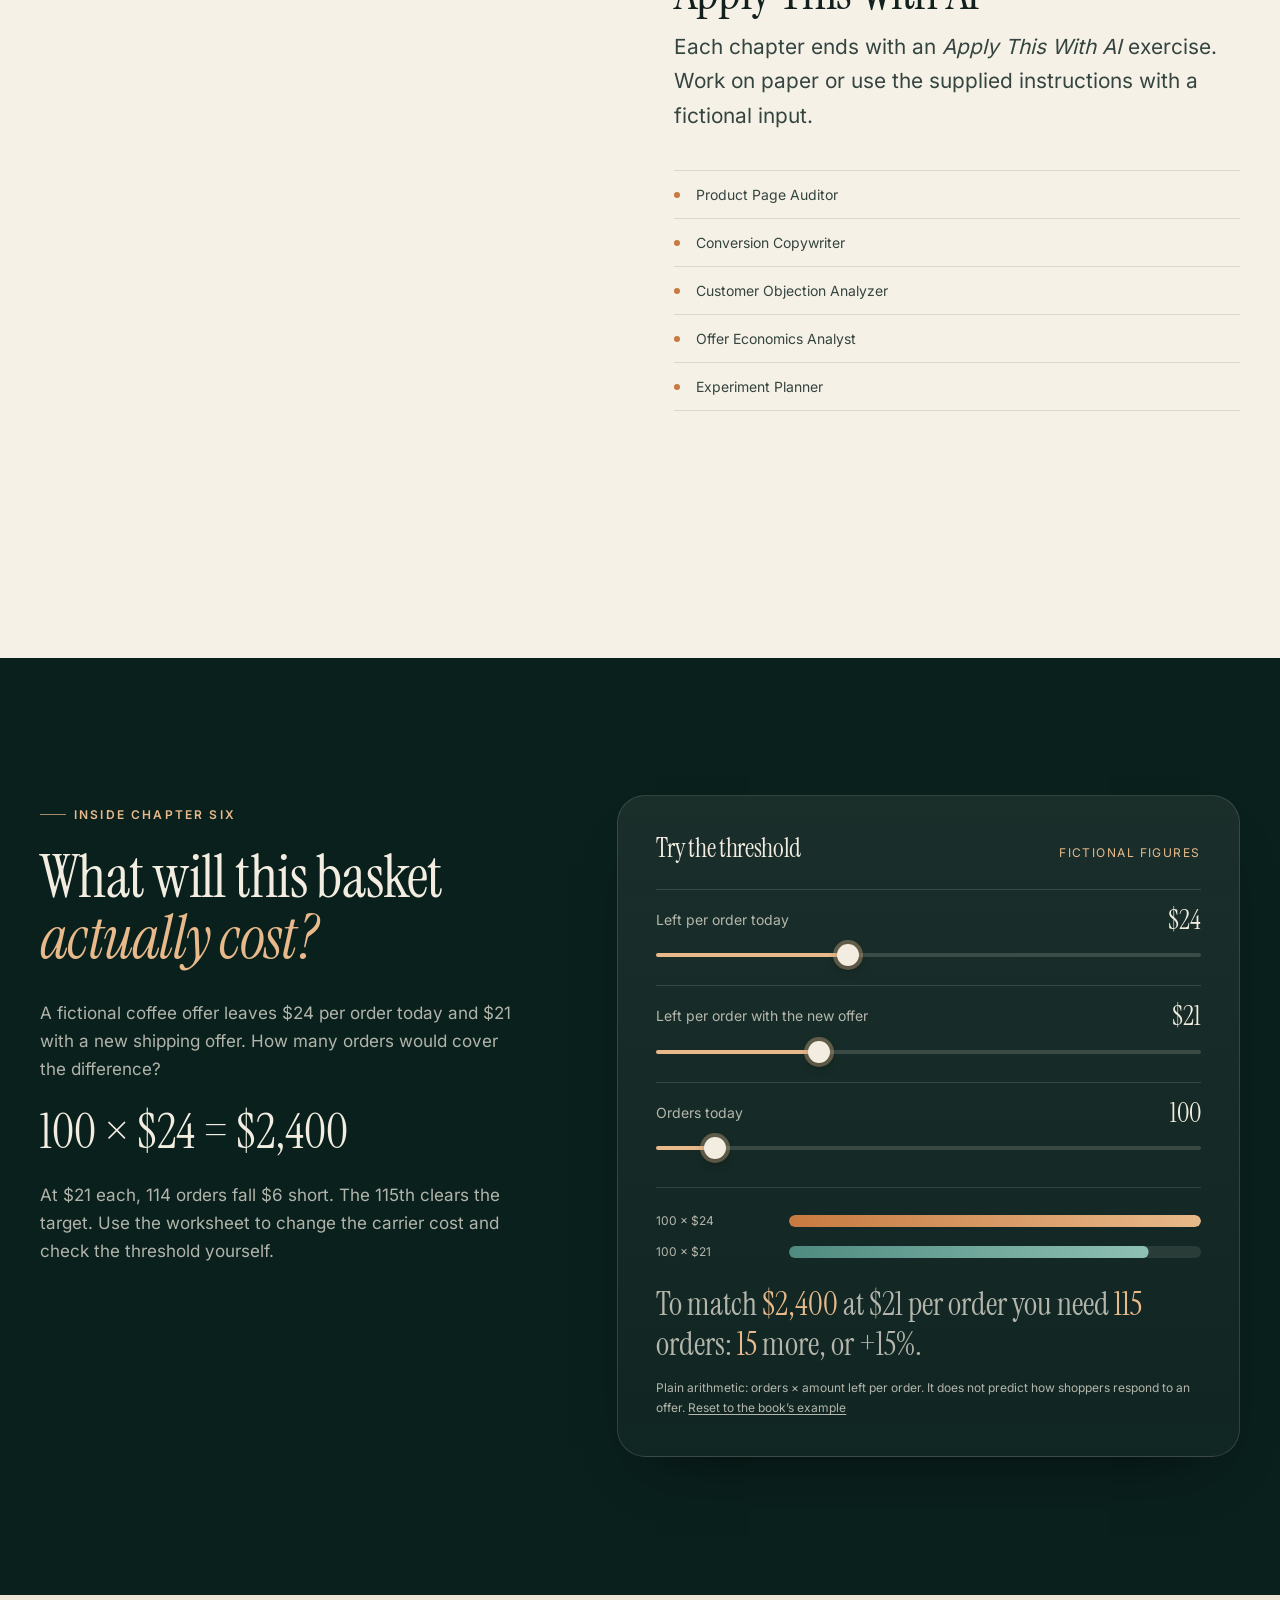
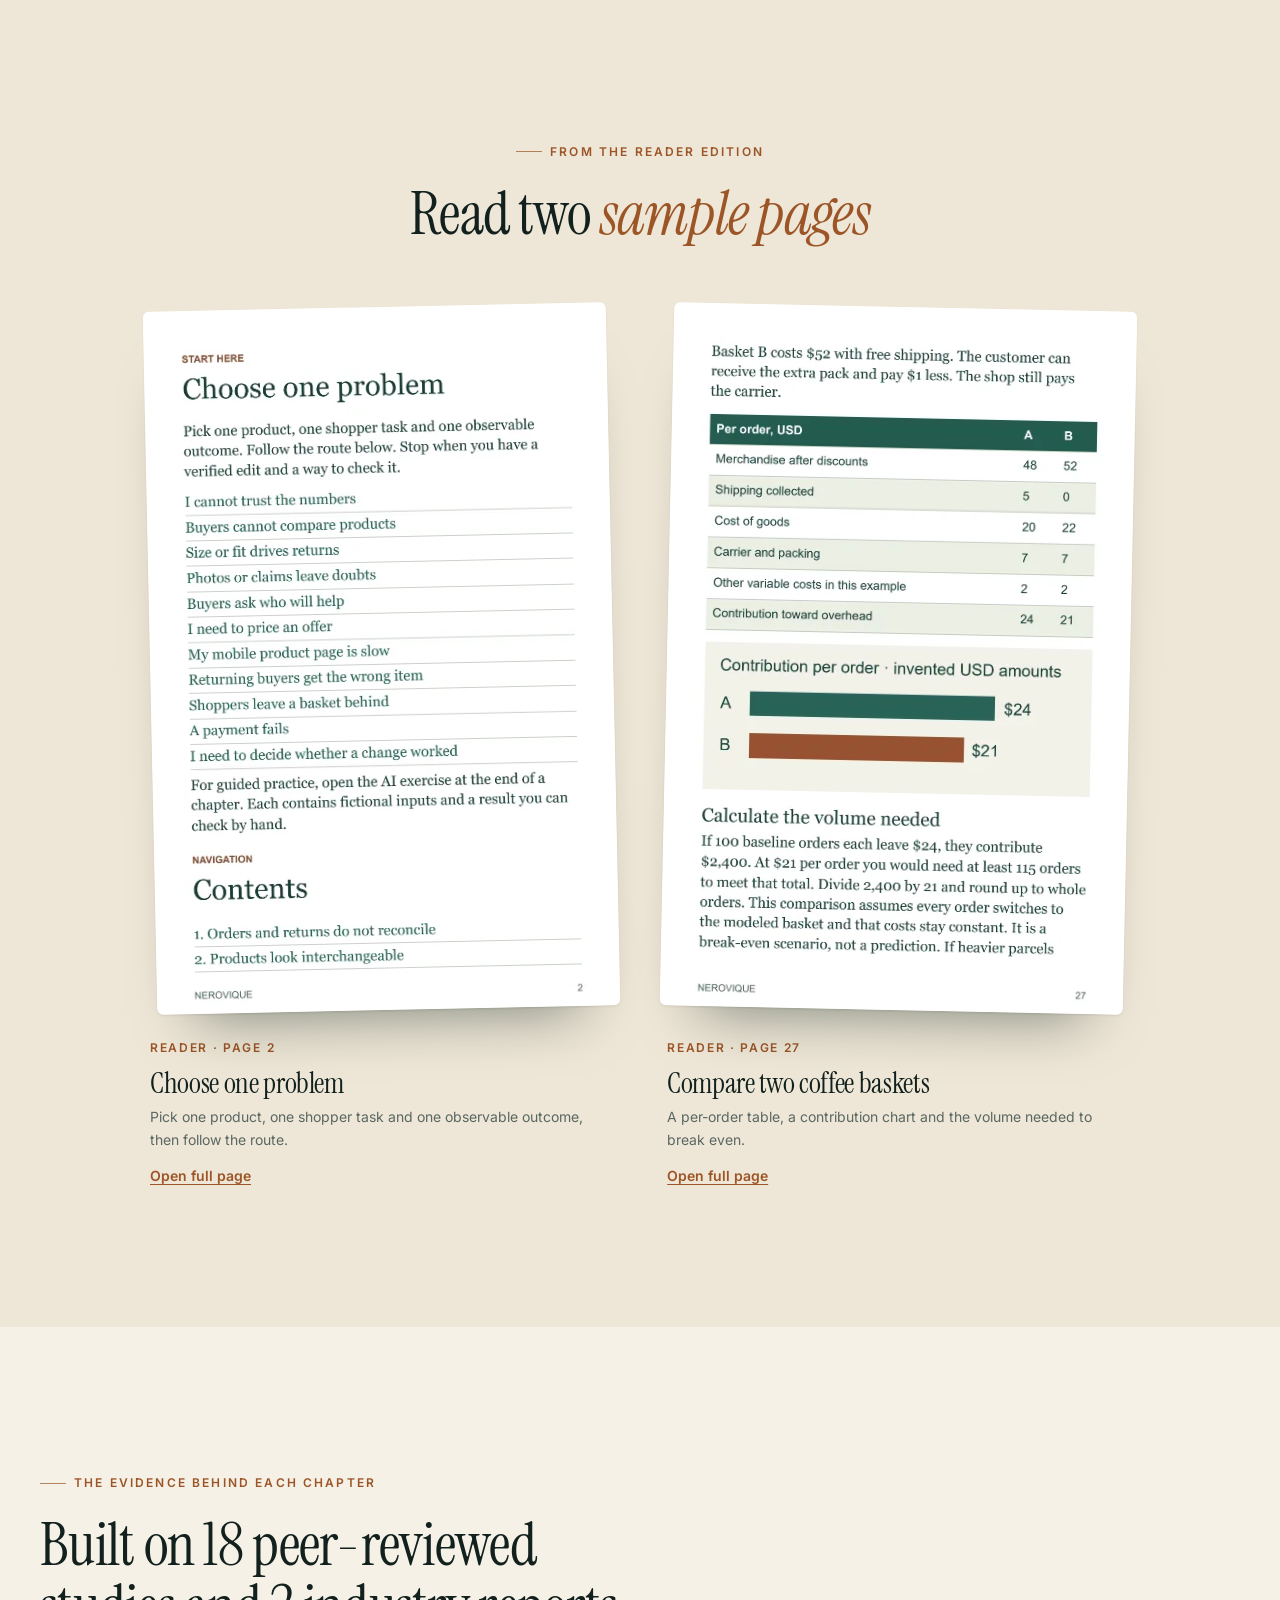
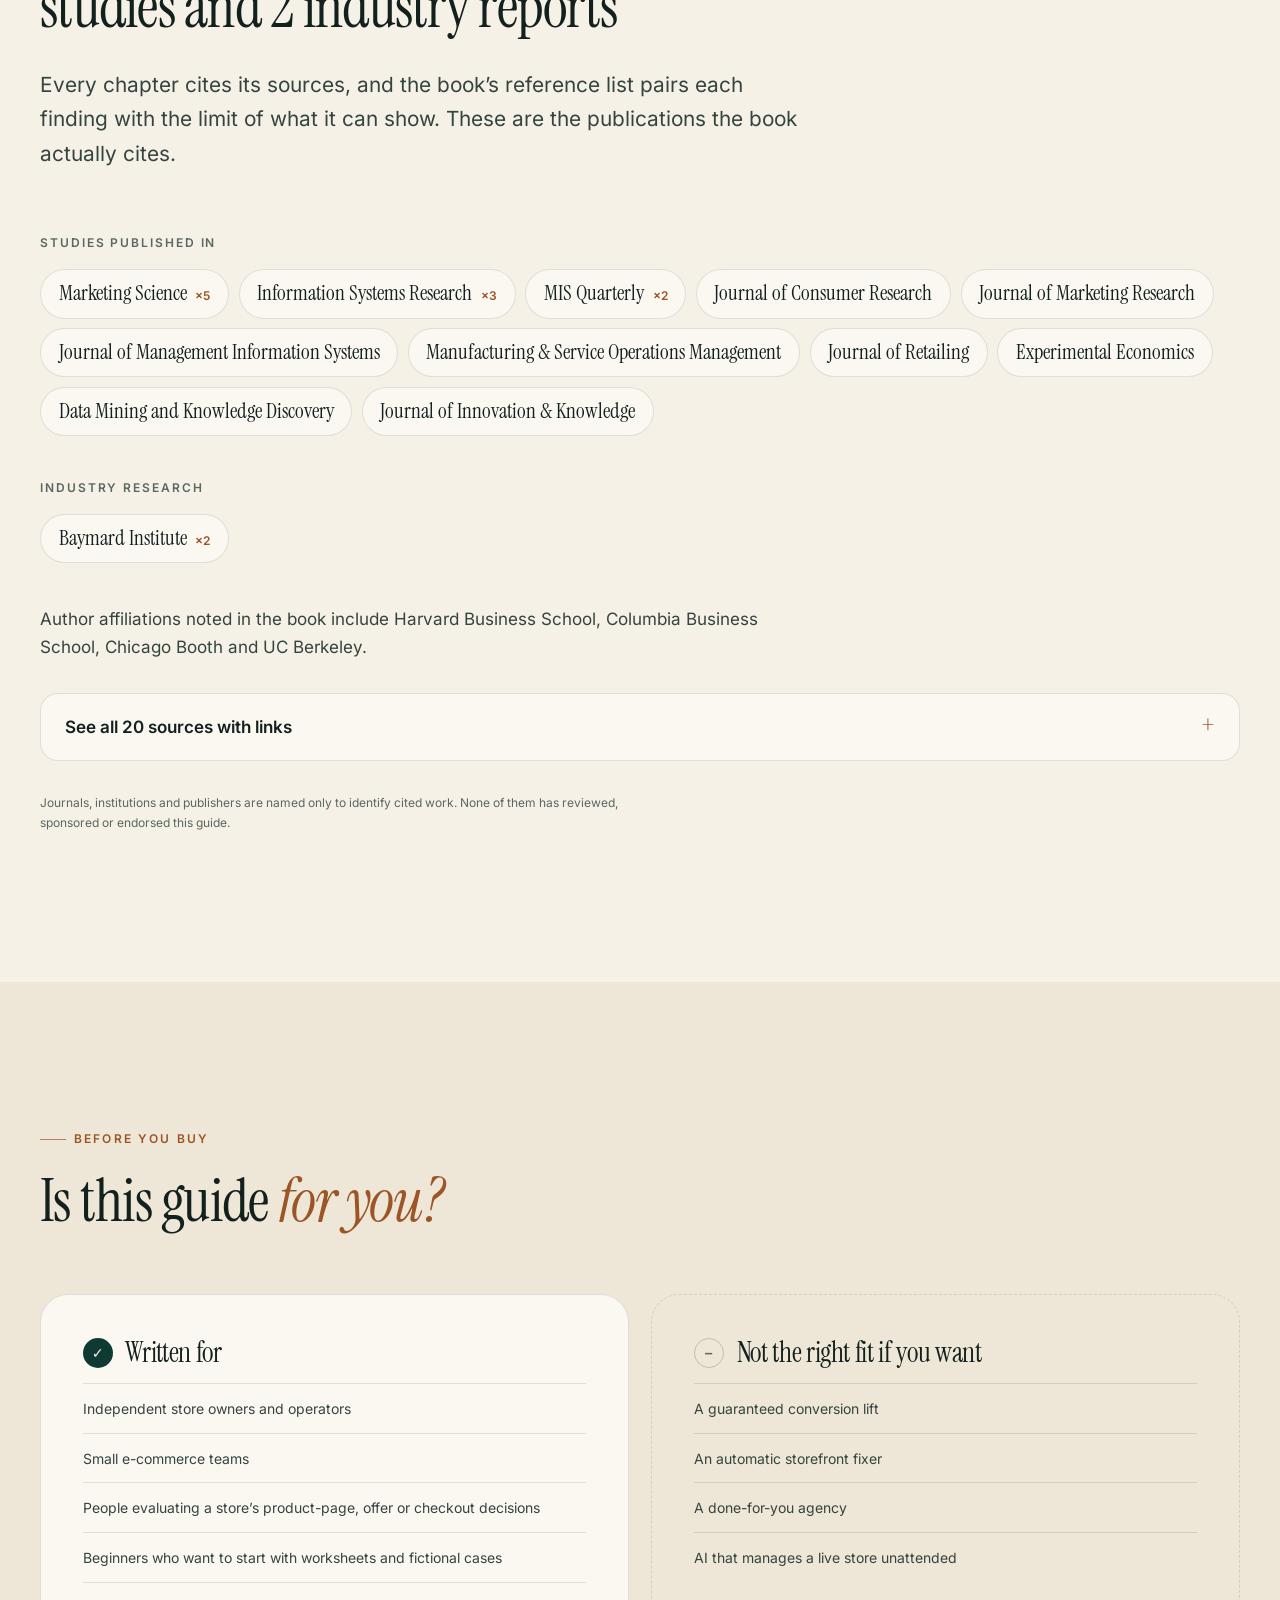
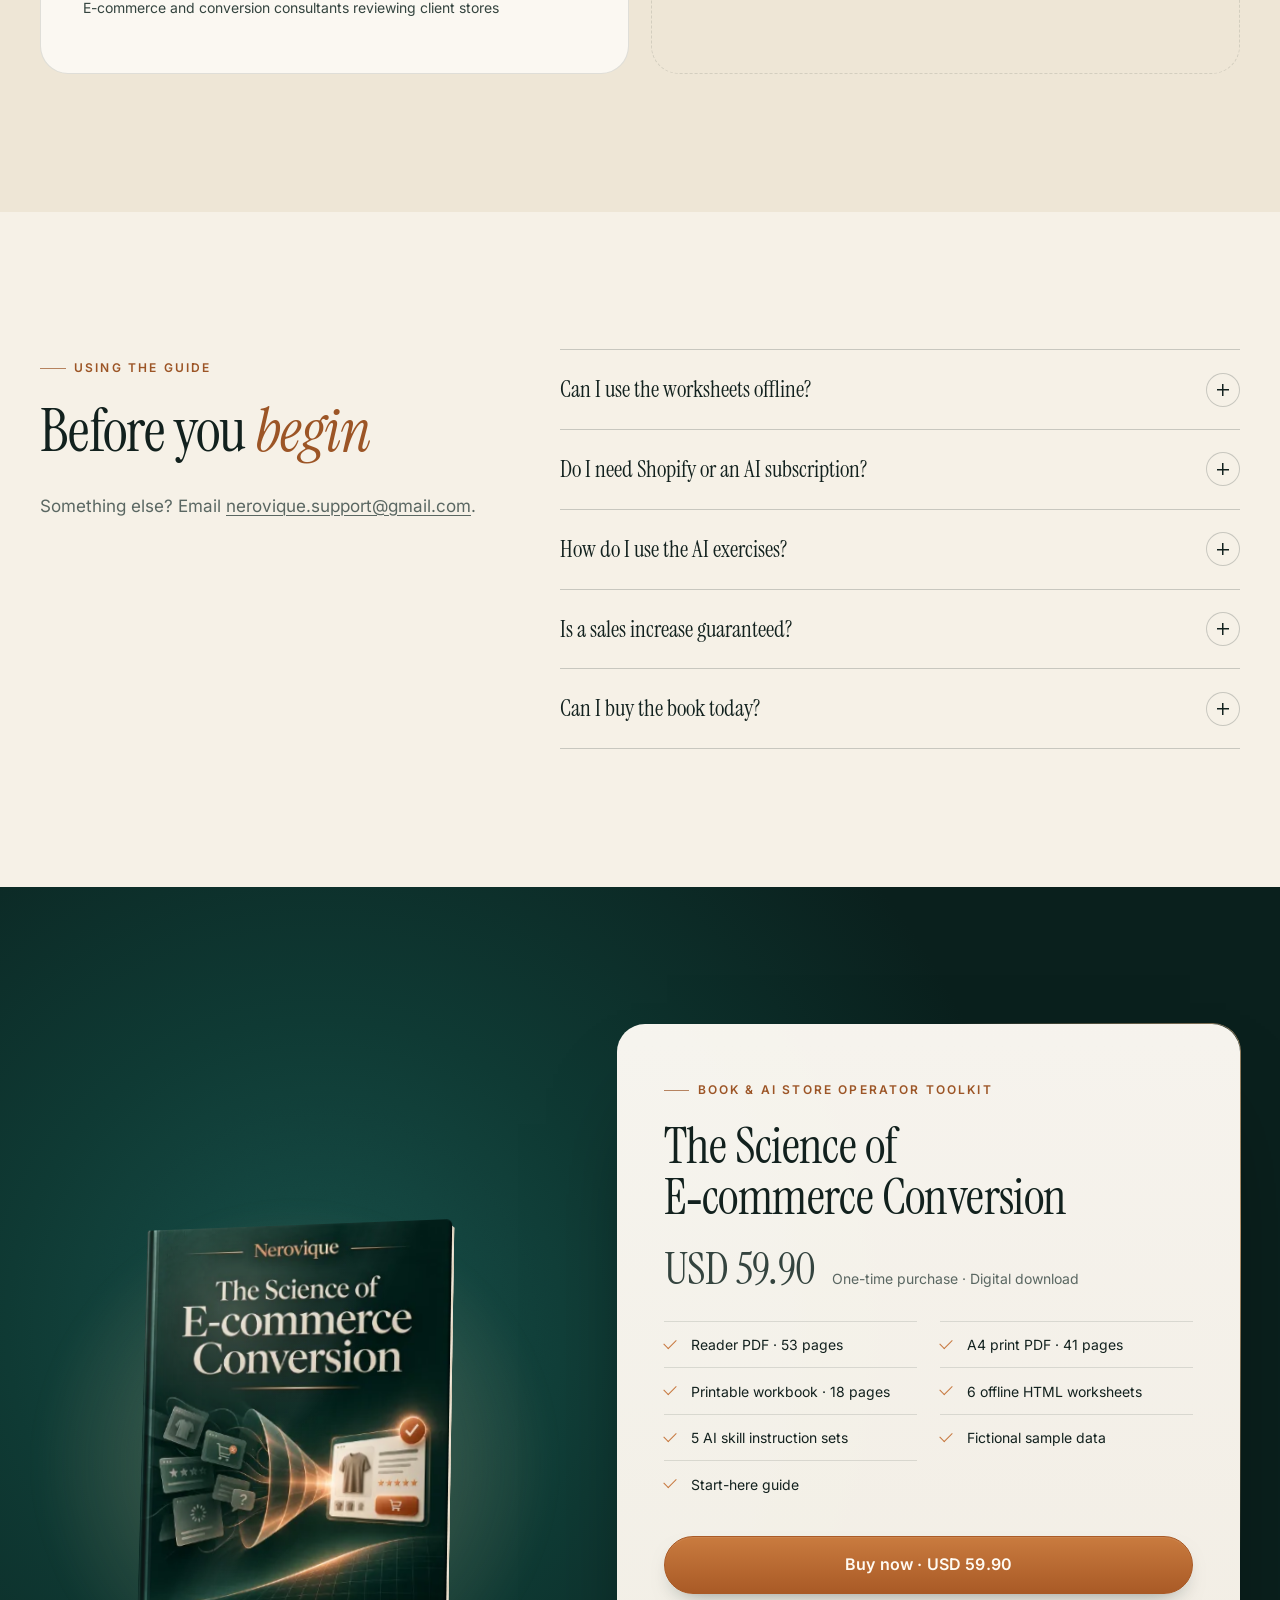
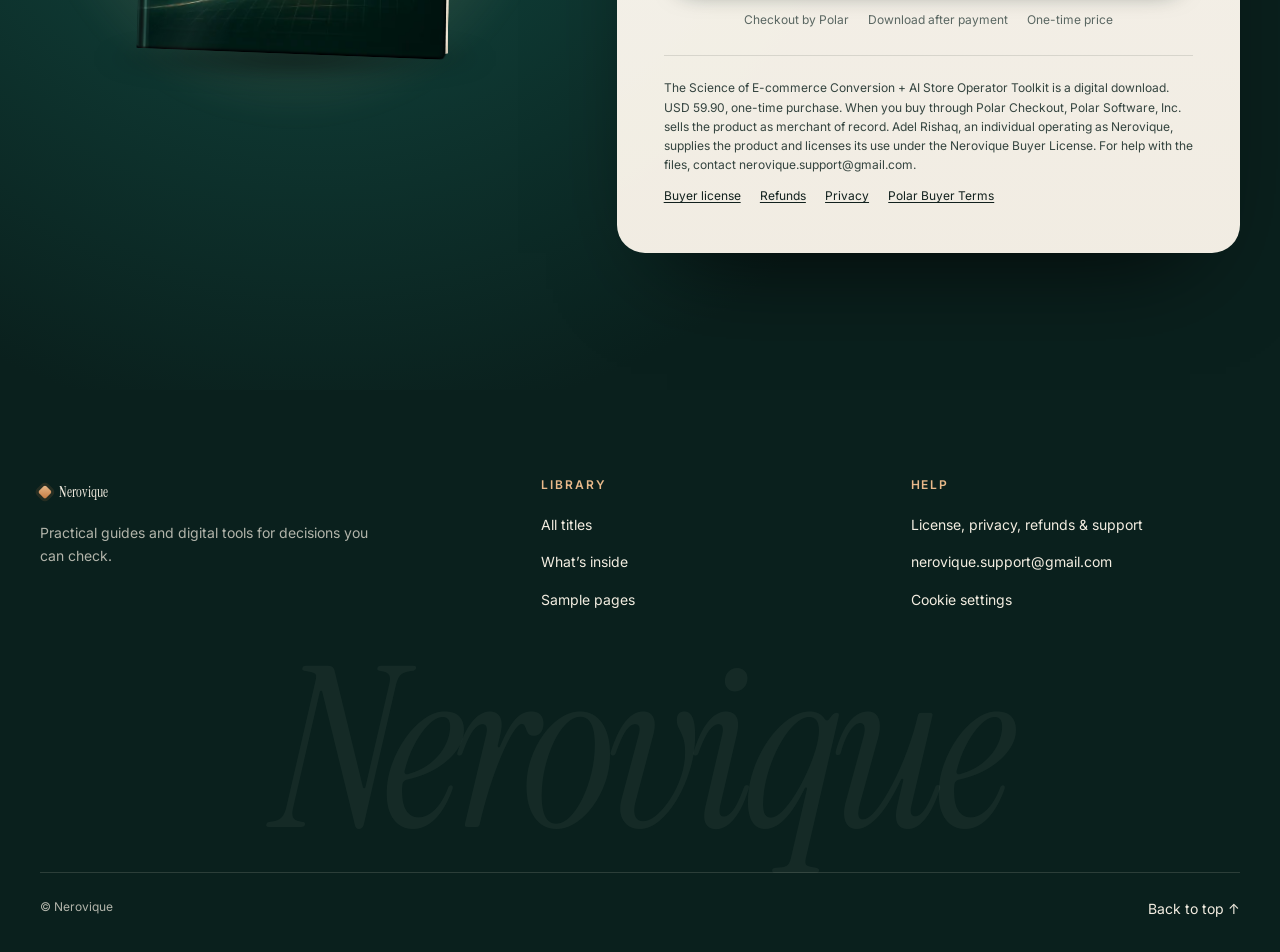
==== commit d03c8a60: "Redesign the site: editorial premium look, 3D book, break-even explorer New design system (nv.css, n" ====
--- a/books/ecommerce-conversion/index.html
+++ b/books/ecommerce-conversion/index.html
@@ -24,16 +24,18 @@
 <link rel="icon" href="data:image/svg+xml,%3Csvg xmlns=%27http://www.w3.org/2000/svg%27 viewBox=%270 0 32 32%27%3E%3Crect width=%2732%27 height=%2732%27 rx=%276%27 fill=%27%23103e38%27/%3E%3Cpath d=%27M16 7l9 9-9 9-9-9z%27 fill=%27%23e8b98a%27/%3E%3C/svg%3E">
 <link rel="preload" as="image" href="../../assets/img/cover-560.webp" imagesrcset="../../assets/img/cover-360.webp 360w, ../../assets/img/cover-560.webp 560w, ../../assets/img/cover-800.webp 800w" imagesizes="(max-width: 720px) 58vw, 360px">
 <script>(function(d){var r=d.documentElement;if('IntersectionObserver' in window&&!(window.matchMedia&&matchMedia('(prefers-reduced-motion: reduce)').matches)){r.classList.add('motion');setTimeout(function(){if(!r.classList.contains('motion-ready'))r.classList.remove('motion')},2500)}})(document)</script>
-<link rel="stylesheet" href="../../assets/css/nerovique.css">
-<link rel="stylesheet" href="../../assets/css/nerovique-v2.css">
+<link rel="preload" href="../../assets/fonts/instrument-serif.woff2" as="font" type="font/woff2" crossorigin>
+<link rel="preload" href="../../assets/fonts/inter-var.woff2" as="font" type="font/woff2" crossorigin>
+<link rel="stylesheet" href="../../assets/css/nv.css?v=20261127">
 <script defer src="../../assets/js/site-config.js?v=20261126"></script>
 <script defer src="../../assets/js/site.js"></script>
-<script defer src="../../assets/js/nerovique-v2.js"></script>
+<script defer src="../../assets/js/nv.js?v=20261127"></script>
 <script defer src="../../assets/js/pixel-config.js"></script>
 <script defer src="../../assets/js/consent.js"></script>
 </head>
 <body data-accent="copper">
 <a class="skip" href="#main">Skip to content</a>
+<div class="progress" aria-hidden="true"></div>
 
 <header class="site-header">
   <div class="wrap bar">
@@ -43,7 +45,7 @@
       <a href="#samples">Samples</a>
       <a class="hide-sm" href="#research">Sources</a>
       <a class="hide-sm" href="#faq">FAQ</a>
-      <a href="#buy">Buy</a>
+      <a class="nav-cta" href="#buy">Buy</a>
     </nav>
   </div>
 </header>
@@ -54,30 +56,42 @@
   </nav>
 
   <!-- HERO -->
-  <section class="wrap hero" data-hero aria-labelledby="title">
+  <div class="hero-shell" style="position:relative;isolation:isolate">
+  <div class="aurora" aria-hidden="true"></div>
+  <section class="wrap hero" data-hero data-tilt-area aria-labelledby="title">
     <div>
       <p class="eyebrow">A field guide for store owners</p>
-      <h1 id="title">The Science of <em>E-commerce</em> Conversion</h1>
-      <p class="subtitle">Book &amp; AI Store Operator Toolkit</p>
-      <p class="lead">Help a shopper compare two products, check the fit and understand the final price. Then decide what evidence would justify changing your store.</p>
-      <p class="price"><b>USD 59.90</b><span>One-time purchase · Digital download</span></p>
-      <div class="actions">
-        <a class="btn" href="#buy">See what’s included <span class="arrow" aria-hidden="true">→</span></a>
-        <a class="btn btn--ghost" href="#samples">Read sample pages</a>
-      </div>
-      <ul class="chips" aria-label="Formats">
-        <li>Reader PDF</li><li>A4 print edition</li><li>Printable workbook</li><li>Offline worksheets</li>
-      </ul>
-      <p class="evidence-link"><a href="#research">Built on 18 peer-reviewed studies and 2 industry reports</a></p>
+      <h1 id="title" data-split>The Science of <em>E-commerce</em> Conversion</h1>
+      <p class="subtitle" data-reveal>Book &amp; AI Store Operator Toolkit</p>
+      <p class="lead" data-reveal>Help a shopper compare two products, check the fit and understand the final price. Then decide what evidence would justify changing your store.</p>
+      <div data-reveal>
+        <p class="price"><b>USD 59.90</b><span>One-time purchase · Digital download</span></p>
+        <div class="actions">
+          <a class="btn" href="#buy">See what’s included <span class="arrow" aria-hidden="true">→</span></a>
+          <a class="btn btn--ghost" href="#samples">Read sample pages</a>
+        </div>
+        <ul class="chips" aria-label="Formats">
+          <li>Reader PDF</li><li>A4 print edition</li><li>Printable workbook</li><li>Offline worksheets</li>
+        </ul>
+        <p class="evidence-link"><a href="#research">Built on 18 peer-reviewed studies and 2 industry reports</a></p>
+      </div>
     </div>
     <figure class="book-stage">
-      <img src="../../assets/img/cover-560.webp"
+      <div class="book3d float">
+        <div class="glow" aria-hidden="true"></div>
+        <div class="book">
+          <div class="face front"><img src="../../assets/img/cover-560.webp"
            srcset="../../assets/img/cover-360.webp 360w, ../../assets/img/cover-560.webp 560w, ../../assets/img/cover-800.webp 800w"
            sizes="(max-width: 720px) 58vw, 360px" width="560" height="747" fetchpriority="high"
-           alt="Cover of The Science of E-commerce Conversion by Nerovique: a copper funnel guiding scattered product screens to one clear product page">
+           alt="Cover of The Science of E-commerce Conversion by Nerovique: a copper funnel guiding scattered product screens to one clear product page"></div>
+          <div class="spine" aria-hidden="true"></div><div class="pages" aria-hidden="true"></div><div class="face back" aria-hidden="true"></div>
+        </div>
+        <div class="floor" aria-hidden="true"></div>
+      </div>
       <figcaption>First Edition · Nerovique</figcaption>
     </figure>
   </section>
+  </div>
 
   <!-- NUMBERS -->
   <section class="wrap" aria-label="What the download contains">
@@ -91,11 +105,11 @@
   </section>
 
   <!-- INSIDE · scroll story. Texts unchanged from the approved "What's inside" columns. -->
-  <section class="story" id="inside" aria-labelledby="inside-title">
+  <section class="section story" id="inside" aria-labelledby="inside-title">
     <div class="wrap">
       <div class="head" data-reveal>
         <p class="eyebrow">The book &amp; companion files</p>
-        <h2 id="inside-title">What’s inside</h2>
+        <h2 id="inside-title">What’s <em>inside</em></h2>
         <p>Follow a buying decision from the first product comparison through checkout and the decision to keep a change.</p>
       </div>
       <div class="story-grid">
@@ -155,32 +169,61 @@
     </div>
   </section>
 
-  <!-- CASE -->
-  <section class="dark section" aria-labelledby="case-title">
-    <div class="wrap case" data-reveal-group>
-      <div>
+  
+  <!-- CASE · interactive break-even explorer built on the chapter six example -->
+  <section class="dark section" id="case" aria-labelledby="case-title">
+    <div class="grain" aria-hidden="true"></div>
+    <div class="wrap case">
+      <div data-reveal>
         <p class="eyebrow">Inside chapter six</p>
-        <h2 id="case-title">What will this basket actually cost?</h2>
-      </div>
-      <div>
+        <h2 id="case-title">What will this basket <em>actually cost?</em></h2>
         <p>A fictional coffee offer leaves $24 per order today and $21 with a new shipping offer. How many orders would cover the difference?</p>
         <p class="math">100 × $24 = $2,400</p>
         <p>At $21 each, 114 orders fall $6 short. The 115th clears the target. Use the worksheet to change the carrier cost and check the threshold yourself.</p>
       </div>
+      <div class="calc" data-calc data-reveal>
+        <div class="calc-head">
+          <h3>Try the threshold</h3>
+          <small>Fictional figures</small>
+        </div>
+        <div class="field">
+          <label for="calc-a">Left per order today</label>
+          <output id="out-a" for="calc-a">$24</output>
+          <input type="range" id="calc-a" min="5" max="60" step="1" value="24">
+        </div>
+        <div class="field">
+          <label for="calc-b">Left per order with the new offer</label>
+          <output id="out-b" for="calc-b">$21</output>
+          <input type="range" id="calc-b" min="5" max="60" step="1" value="21">
+        </div>
+        <div class="field">
+          <label for="calc-n">Orders today</label>
+          <output id="out-n" for="calc-n">100</output>
+          <input type="range" id="calc-n" min="10" max="1000" step="10" value="100">
+        </div>
+        <div class="calc-result">
+          <div class="bars" aria-hidden="true">
+            <div class="bar"><em data-label="a" style="font-style:normal">100 × $24</em><span data-bar="a"></span></div>
+            <div class="bar is-b"><em data-label="b" style="font-style:normal">100 × $21</em><span data-bar="b" style="--v:.875"></span></div>
+          </div>
+          <p class="answer" data-answer aria-live="polite">To match <b>$2,400</b> at $21 per order you need <b>115</b> orders: <b>15</b> more, or +15%.</p>
+          <p class="calc-note">Plain arithmetic: orders × amount left per order. It does not predict how shoppers respond to an offer. <button type="button" class="linklike" data-reset>Reset to the book’s example</button></p>
+        </div>
+      </div>
     </div>
   </section>
 
   <!-- SAMPLES -->
   <section class="sand section" id="samples" aria-labelledby="samples-title">
     <div class="wrap">
-      <div class="head" data-reveal>
+      <div class="head head--center" data-reveal>
         <p class="eyebrow">From the reader edition</p>
-        <h2 id="samples-title">Read two sample pages</h2>
+        <h2 id="samples-title">Read two <em>sample pages</em></h2>
       </div>
       <div class="samples" data-reveal-group>
         <figure class="sample">
           <button type="button" data-lightbox="../../assets/img/sample-start-here-960.webp" data-caption="Reader · page 2 · Choose one problem" aria-label="Enlarge Reader page 2, Choose one problem">
-            <img src="../../assets/img/sample-start-here-480.webp" srcset="../../assets/img/sample-start-here-480.webp 480w, ../../assets/img/sample-start-here-960.webp 960w" sizes="(max-width: 380px) 90vw, (max-width: 720px) 45vw, 260px" width="480" height="729" loading="lazy" decoding="async" alt="Reader page 2, Choose one problem: a list of eleven store problems, each linking to a route through the book">
+            <img src="../../assets/img/sample-start-here-480.webp" srcset="../../assets/img/sample-start-here-480.webp 480w, ../../assets/img/sample-start-here-960.webp 960w" sizes="(max-width: 380px) 90vw, (max-width: 720px) 45vw, 440px" width="480" height="729" loading="lazy" decoding="async" alt="Reader page 2, Choose one problem: a list of eleven store problems, each linking to a route through the book">
           </button>
           <figcaption>
             <small>Reader · page 2</small>
@@ -191,7 +234,7 @@
         </figure>
         <figure class="sample">
           <button type="button" data-lightbox="../../assets/img/sample-coffee-offer-960.webp" data-caption="Reader · page 27 · Compare two coffee baskets" aria-label="Enlarge Reader page 27, Compare two coffee baskets">
-            <img src="../../assets/img/sample-coffee-offer-480.webp" srcset="../../assets/img/sample-coffee-offer-480.webp 480w, ../../assets/img/sample-coffee-offer-960.webp 960w" sizes="(max-width: 380px) 90vw, (max-width: 720px) 45vw, 260px" width="480" height="729" loading="lazy" decoding="async" alt="Reader page 27, Compare two coffee baskets: a per-order table and a bar chart showing $24 contribution for basket A and $21 for basket B">
+            <img src="../../assets/img/sample-coffee-offer-480.webp" srcset="../../assets/img/sample-coffee-offer-480.webp 480w, ../../assets/img/sample-coffee-offer-960.webp 960w" sizes="(max-width: 380px) 90vw, (max-width: 720px) 45vw, 440px" width="480" height="729" loading="lazy" decoding="async" alt="Reader page 27, Compare two coffee baskets: a per-order table and a bar chart showing $24 contribution for basket A and $21 for basket B">
           </button>
           <figcaption>
             <small>Reader · page 27</small>
@@ -204,7 +247,56 @@
     </div>
   </section>
 
-  <!-- RESEARCH -->
+  <!-- <div data-reveal>
+      <p class="research-label">Studies published in</p>
+      <ul class="journals">
+        <li>Marketing Science<small>×5</small></li>
+        <li>Information Systems Research<small>×3</small></li>
+        <li>MIS Quarterly<small>×2</small></li>
+        <li>Journal of Consumer Research</li>
+        <li>Journal of Marketing Research</li>
+        <li>Journal of Management Information Systems</li>
+        <li>Manufacturing &amp; Service Operations Management</li>
+        <li>Journal of Retailing</li>
+        <li>Experimental Economics</li>
+        <li>Data Mining and Knowledge Discovery</li>
+        <li>Journal of Innovation &amp; Knowledge</li>
+      </ul>
+      <p class="research-label">Industry research</p>
+      <ul class="journals">
+        <li>Baymard Institute<small>×2</small></li>
+      </ul>
+      <p class="research-affil">Author affiliations noted in the book include Harvard Business School, Columbia Business School, Chicago Booth and UC Berkeley.</p>
+      <details class="sources">
+        <summary>See all 20 sources with links</summary>
+        <ol>
+          <li><b>S01</b> Gerald Häubl and Valerie Trifts (2000). Marketing Science. <a href="https://doi.org/10.1287/mksc.19.1.4.15178" rel="noopener" target="_blank">Consumer Decision Making in Online Shopping Environments: The Effects of Interactive Decision Aids</a></li>
+          <li><b>S02</b> Benjamin Scheibehenne, Rainer Greifeneder and Peter M. Todd (2010). Journal of Consumer Research. <a href="https://doi.org/10.1086/651235" rel="noopener" target="_blank">Can There Ever Be Too Many Options? A Meta-Analytic Review of Choice Overload</a></li>
+          <li><b>S03</b> Angelika Dimoka, Yili Hong and Paul A. Pavlou (2012). MIS Quarterly. <a href="https://doi.org/10.2307/41703461" rel="noopener" target="_blank">On Product Uncertainty in Online Markets: Theory and Evidence</a></li>
+          <li><b>S04</b> Yili (Kevin) Hong and Paul A. Pavlou (2014). Information Systems Research. <a href="https://doi.org/10.1287/isre.2014.0520" rel="noopener" target="_blank">Product Fit Uncertainty in Online Markets: Nature, Effects, and Antecedents</a></li>
+          <li><b>S05</b> Santiago Gallino and Antonio Moreno (2018). Manufacturing &amp; Service Operations Management. <a href="https://doi.org/10.1287/msom.2017.0686" rel="noopener" target="_blank">The Value of Fit Information in Online Retail: Evidence from a Randomized Field Experiment</a></li>
+          <li><b>S06</b> Shuai Yang and Guiyang Xiong (2019). Journal of Management Information Systems. <a href="https://doi.org/10.1080/07421222.2019.1628894" rel="noopener" target="_blank">Try It On! Contingency Effects of Virtual Fitting Rooms</a></li>
+          <li><b>S07</b> Pankaj C. Patel, Stefan Karlsson and Pejvak Oghazi (2025). Journal of Innovation &amp; Knowledge. <a href="https://doi.org/10.1016/j.jik.2025.100779" rel="noopener" target="_blank">Fits like a glove? Knowledge and use of size finders and high-end fashion retail returns</a></li>
+          <li><b>S08</b> Zhenhui Jiang and Izak Benbasat (2007). Information Systems Research. <a href="https://doi.org/10.1287/isre.1070.0124" rel="noopener" target="_blank">Research Note—Investigating the Influence of the Functional Mechanisms of Online Product Presentations</a></li>
+          <li><b>S09</b> Susan M. Mudambi and David Schuff (2010). MIS Quarterly. <a href="https://aisel.aisnet.org/misq/vol34/iss1/11/" rel="noopener" target="_blank">What Makes a Helpful Online Review? A Study of Customer Reviews on Amazon.com</a></li>
+          <li><b>S10</b> Judith A. Chevalier and Dina Mayzlin (2006). Journal of Marketing Research. <a href="https://doi.org/10.1509/jmkr.43.3.345" rel="noopener" target="_blank">The Effect of Word of Mouth on Sales: Online Book Reviews</a></li>
+          <li><b>S11</b> Paul Resnick, Richard Zeckhauser, John Swanson and Kate Lockwood (2006). Experimental Economics. <a href="https://doi.org/10.1007/s10683-006-4309-2" rel="noopener" target="_blank">The value of reputation on eBay: A controlled experiment</a></li>
+          <li><b>S12</b> John G. Lynch Jr. and Dan Ariely (2000). Marketing Science. <a href="https://doi.org/10.1287/mksc.19.1.83.15183" rel="noopener" target="_blank">Wine Online: Search Costs Affect Competition on Price, Quality, and Distribution</a></li>
+          <li><b>S13</b> Shelle Santana, Steven K. Dallas and Vicki G. Morwitz (2020). Marketing Science. <a href="https://doi.org/10.1287/mksc.2019.1207" rel="noopener" target="_blank">Consumer Reactions to Drip Pricing</a></li>
+          <li><b>S14</b> Tom Blake, Sarah Moshary, Kane Sweeney and Steve Tadelis (2021). Marketing Science. <a href="https://doi.org/10.1287/mksc.2020.1261" rel="noopener" target="_blank">Price Salience and Product Choice</a></li>
+          <li><b>S15</b> Michael Lewis, Vishal Singh and Scott Fay (2006). Marketing Science. <a href="https://doi.org/10.1287/mksc.1050.0150" rel="noopener" target="_blank">An Empirical Study of the Impact of Nonlinear Shipping and Handling Fees on Purchase Incidence and Expenditure Decisions</a></li>
+          <li><b>S16</b> Rebecca Jen-Hui Wang, Edward Malthouse and Lakshman Krishnamurthi (2015). Journal of Retailing. <a href="https://doi.org/10.1016/j.jretai.2015.01.002" rel="noopener" target="_blank">On the Go: How Mobile Shopping Affects Customer Purchase Behavior</a></li>
+          <li><b>S17</b> Ni Huang, Probal Mojumder, Tianshu Sun, Jinchi Lv and Joseph M. Golden (2021). Information Systems Research. <a href="https://doi.org/10.1287/isre.2021.0999" rel="noopener" target="_blank">Not Registered? Please Sign Up First: A Randomized Field Experiment on the Ex Ante Registration Request</a></li>
+          <li><b>S18</b> Ron Kohavi, Roger Longbotham, Dan Sommerfield and Randal M. Henne (2009). Data Mining and Knowledge Discovery. <a href="https://doi.org/10.1007/s10618-008-0114-1" rel="noopener" target="_blank">Controlled experiments on the web: survey and practical guide</a></li>
+          <li><b>S19</b> Baymard Institute (updated 2025). Public industry research report. <a href="https://baymard.com/research-articles/current-state-product-list-and-filtering" rel="noopener" target="_blank">Product List UX 2025: 8 Common Pitfalls &amp; Best Practices (80% Have Serious Issues)</a></li>
+          <li><b>S20</b> Edward Scott (2024). Baymard Institute. Public industry research report. <a href="https://baymard.com/research-articles/checkout-2024-launch" rel="noopener" target="_blank">2024 E-Commerce Checkout: Expanded and Updated Checkout Research Findings</a></li>
+        </ol>
+      </details>
+      <p class="research-note">Journals, institutions and publishers are named only to identify cited work. None of them has reviewed, sponsored or endorsed this guide.</p>
+    </div>
+  </section>
+
+   -->
   <section class="wrap section research" id="research" aria-labelledby="research-title">
     <div class="head" data-reveal>
       <p class="eyebrow">The evidence behind each chapter</p>
@@ -260,11 +352,13 @@
     </div>
   </section>
 
+  
   <!-- FIT -->
-  <section class="wrap section" aria-labelledby="fit-title">
+  <section class="sand section" aria-labelledby="fit-title">
+    <div class="wrap">
     <div class="head" data-reveal>
       <p class="eyebrow">Before you buy</p>
-      <h2 id="fit-title">Is this guide for you?</h2>
+      <h2 id="fit-title">Is this guide <em>for you?</em></h2>
     </div>
     <div class="fit" data-reveal-group>
       <div class="yes">
@@ -287,14 +381,16 @@
         </ul>
       </div>
     </div>
+    </div>
   </section>
 
   <!-- FAQ -->
-  <section class="sand section" id="faq" aria-labelledby="faq-title">
+  <section class="section" id="faq" aria-labelledby="faq-title">
     <div class="wrap faq" data-reveal-group>
       <div>
         <p class="eyebrow">Using the guide</p>
-        <h2 id="faq-title">Before you begin</h2>
+        <h2 id="faq-title">Before you <em>begin</em></h2>
+        <p class="muted">Something else? Email <a href="mailto:nerovique.support@gmail.com">nerovique.support@gmail.com</a>.</p>
       </div>
       <div>
         <details><summary>Can I use the worksheets offline?</summary><p>Yes. Extract the ZIP, open START-HERE.html, then choose a worksheet. Save or print your answers before closing the file.</p></details>
@@ -307,10 +403,18 @@
   </section>
 
   <!-- BUY -->
-  <section class="dark section" id="buy" aria-labelledby="buy-title">
+  <section class="dark section buy-section" id="buy" aria-labelledby="buy-title" data-tilt-area>
+    <div class="grain" aria-hidden="true"></div>
     <div class="wrap buy">
-      <img class="buy-cover" src="../../assets/img/cover-560.webp" srcset="../../assets/img/cover-360.webp 360w, ../../assets/img/cover-560.webp 560w" sizes="300px" width="560" height="747" loading="lazy" decoding="async" alt="">
-      <div class="buy-card">
+      <div class="book3d" aria-hidden="true">
+        <div class="glow"></div>
+        <div class="book">
+          <div class="face front"><img src="../../assets/img/cover-560.webp" srcset="../../assets/img/cover-360.webp 360w, ../../assets/img/cover-560.webp 560w" sizes="320px" width="560" height="747" loading="lazy" decoding="async" alt=""></div>
+          <div class="spine"></div><div class="pages"></div><div class="face back"></div>
+        </div>
+        <div class="floor"></div>
+      </div>
+      <div class="buy-card" data-reveal>
         <p class="eyebrow">Book &amp; AI Store Operator Toolkit</p>
         <h2 id="buy-title">The Science of E‑commerce Conversion</h2>
         <p class="price"><b>USD 59.90</b><span>One-time purchase · Digital download</span></p>
@@ -325,6 +429,11 @@
         </ul>
         <a class="btn btn--copper btn--block" data-checkout="ecommerce-conversion" aria-describedby="checkout-note" href="#buy"><span data-label>Buy now · USD 59.90</span></a>
         <p class="buy-note" id="checkout-note" hidden>Checkout is not open yet. Orders open as soon as payment processing is confirmed.</p>
+        <ul class="assure" aria-label="Purchase details">
+          <li>Checkout by Polar</li>
+          <li>Download after payment</li>
+          <li>One-time price</li>
+        </ul>
 
         <div class="disclosure">
           <p>The Science of E-commerce Conversion + AI Store Operator Toolkit is a digital download. USD 59.90, one-time purchase. When you buy through Polar Checkout, Polar Software, Inc. sells the product as merchant of record. Adel Rishaq, an individual operating as Nerovique, supplies the product and licenses its use under the Nerovique Buyer License. For help with the files, contact nerovique.support@gmail.com.</p>
@@ -358,11 +467,15 @@
     <div class="grid">
       <div>
         <a class="wordmark" href="../../index.html">Nerovique</a>
-        <p style="margin-top:.8rem;max-width:26rem">Practical guides and digital tools for decisions you can check.</p>
+        <p class="tag">Practical guides and digital tools for decisions you can check.</p>
       </div>
       <div>
         <h2>Library</h2>
-        <ul><li><a href="../../index.html#library">All titles</a></li><li><a href="#inside">What’s inside</a></li><li><a href="#samples">Sample pages</a></li></ul>
+        <ul>
+          <li><a href="../../index.html#library">All titles</a></li>
+          <li><a href="#inside">What’s inside</a></li>
+          <li><a href="#samples">Sample pages</a></li>
+        </ul>
       </div>
       <div>
         <h2>Help</h2>
@@ -373,6 +486,7 @@
         </ul>
       </div>
     </div>
+    <p class="footer-mark" aria-hidden="true">Nerovique</p>
     <div class="legal"><span>© Nerovique</span><a href="#main">Back to top ↑</a></div>
   </div>
 </footer>
--- a/assets/css/nv.css
+++ b/assets/css/nv.css
@@ -0,0 +1,578 @@
+/* Nerovique · site styles v3 (2026-11-27)
+   Editorial premium: warm paper, deep forest, copper light.
+   Fonts are self-hosted (OFL 1.1, see assets/fonts). No external requests. */
+
+@font-face { font-family: "Instrument Serif"; src: url("../fonts/instrument-serif.woff2") format("woff2"); font-weight: 400; font-style: normal; font-display: swap; }
+@font-face { font-family: "Instrument Serif"; src: url("../fonts/instrument-serif-italic.woff2") format("woff2"); font-weight: 400; font-style: italic; font-display: swap; }
+@font-face { font-family: "Inter"; src: url("../fonts/inter-var.woff2") format("woff2"); font-weight: 100 900; font-style: normal; font-display: swap; }
+
+:root {
+  --paper: #f6f1e7;
+  --paper-2: #eee6d6;
+  --paper-3: #e4d9c4;
+  --card: #fbf8f2;
+  --ink: #12211e;
+  --ink-2: #34443f;
+  --muted: #5a6762;
+  --line: rgba(18, 33, 30, .12);
+  --line-2: rgba(18, 33, 30, .2);
+  --forest: #0f3a34;
+  --forest-2: #134740;
+  --night: #0a201d;
+  --night-2: #0d2a26;
+  --copper: #9c5526;          /* text on paper: 5.2:1 */
+  --copper-2: #c77a40;
+  --copper-3: #e8b98a;        /* text on forest: 7.6:1 */
+  --on-dark: #f3ede1;
+  --on-dark-2: rgba(243, 237, 225, .72);
+  --line-dark: rgba(243, 237, 225, .14);
+
+  --serif: "Instrument Serif", "Iowan Old Style", "Palatino Linotype", Palatino, Georgia, serif;
+  --sans: "Inter", system-ui, -apple-system, "Segoe UI", Roboto, Arial, sans-serif;
+
+  --fs-xs: .75rem;
+  --fs-sm: .875rem;
+  --fs-md: 1.0625rem;
+  --fs-lg: clamp(1.125rem, 1.05rem + .35vw, 1.3rem);
+  --fs-h3: clamp(1.45rem, 1.3rem + .6vw, 1.85rem);
+  --fs-h2: clamp(2.3rem, 1.7rem + 2.6vw, 4rem);
+  --fs-h1: clamp(3rem, 1.9rem + 5vw, 6.4rem);
+  --fs-display: clamp(3.3rem, 1.6rem + 7.4vw, 8.6rem);
+
+  --gutter: clamp(1rem, .5rem + 2.6vw, 2.5rem);
+  --max: 1240px;
+  --r-sm: 10px;
+  --r: 18px;
+  --r-lg: 28px;
+  --ease: cubic-bezier(.22, .8, .24, 1);
+  --ease-out: cubic-bezier(.16, 1, .3, 1);
+  --shadow-1: 0 1px 2px rgba(10, 32, 29, .06), 0 8px 24px -12px rgba(10, 32, 29, .18);
+  --shadow-2: 0 2px 6px rgba(10, 32, 29, .08), 0 30px 60px -30px rgba(10, 32, 29, .45);
+  --header-h: 68px;
+  color-scheme: light;
+}
+
+*, *::before, *::after { box-sizing: border-box; }
+html { overflow-x: clip; -webkit-text-size-adjust: 100%; text-size-adjust: 100%; scroll-behavior: smooth; scroll-padding-top: calc(var(--header-h) + 24px); }
+body {
+  margin: 0; background: var(--paper); color: var(--ink);
+  font: 400 var(--fs-md)/1.65 var(--sans); font-optical-sizing: auto;
+  -webkit-font-smoothing: antialiased; -moz-osx-font-smoothing: grayscale;
+  text-rendering: optimizeLegibility; overflow-x: clip;
+}
+img { max-width: 100%; height: auto; display: block; }
+a { color: inherit; text-decoration-thickness: 1px; text-underline-offset: .2em; }
+a:hover { color: var(--copper); }
+button { font: inherit; color: inherit; }
+h1, h2, h3, h4 { font-family: var(--serif); font-weight: 400; line-height: 1.02; letter-spacing: -.012em; margin: 0 0 .5em; text-wrap: balance; }
+h1 { font-size: var(--fs-h1); }
+h2 { font-size: var(--fs-h2); }
+h3 { font-size: var(--fs-h3); line-height: 1.12; }
+h1 em, h2 em, h3 em { font-style: italic; color: var(--copper); }
+p { margin: 0 0 1em; text-wrap: pretty; }
+ul, ol { padding-left: 1.2em; }
+::selection { background: var(--copper-3); color: var(--night); }
+:focus-visible { outline: 2px solid var(--copper-2); outline-offset: 3px; border-radius: 4px; }
+
+.wrap { width: min(100% - 2 * var(--gutter), var(--max)); margin-inline: auto; }
+.section { padding-block: clamp(5rem, 3rem + 7vw, 9.5rem); }
+.skip { position: absolute; left: 1rem; top: -4rem; z-index: 100; background: var(--forest); color: var(--on-dark); padding: .7rem 1rem; border-radius: var(--r-sm); text-decoration: none; transition: top .2s; }
+.skip:focus { top: 1rem; color: var(--on-dark); }
+.sr-only { position: absolute; width: 1px; height: 1px; padding: 0; margin: -1px; overflow: hidden; clip: rect(0 0 0 0); white-space: nowrap; border: 0; }
+
+.eyebrow { display: inline-flex; align-items: center; gap: .7em; font: 600 var(--fs-xs)/1.4 var(--sans); letter-spacing: .18em; text-transform: uppercase; color: var(--copper); margin: 0 0 1.4rem; }
+.eyebrow::before { content: ""; width: 1.6rem; height: 1px; background: currentColor; opacity: .7; }
+.eyebrow.plain::before { display: none; }
+.lead { font-size: var(--fs-lg); line-height: 1.6; color: var(--ink-2); max-width: 36em; }
+.muted { color: var(--muted); }
+
+/* Section heads */
+.head { max-width: 46rem; margin-bottom: clamp(2.5rem, 1.5rem + 3vw, 4.5rem); }
+.head p:not(.eyebrow) { font-size: var(--fs-lg); color: var(--ink-2); max-width: 38em; }
+.head--center { margin-inline: auto; text-align: center; }
+.head--center .eyebrow { justify-content: center; }
+
+/* ---------- Buttons ---------- */
+.btn {
+  --bg: var(--forest); --fg: var(--on-dark); --bd: var(--forest);
+  position: relative; isolation: isolate; overflow: hidden;
+  display: inline-flex; align-items: center; justify-content: center; gap: .65em;
+  min-height: 52px; padding: .9em 1.6em; border-radius: 999px;
+  border: 1px solid var(--bd); background: var(--bg); color: var(--fg);
+  font: 600 var(--fs-sm)/1.2 var(--sans); letter-spacing: .01em; text-decoration: none; cursor: pointer;
+  transition: transform .35s var(--ease-out), box-shadow .35s var(--ease-out), background .25s, color .25s, border-color .25s;
+  box-shadow: 0 1px 0 rgba(255,255,255,.08) inset, 0 10px 24px -14px rgba(10,32,29,.6);
+}
+.btn::after { /* soft sheen that follows the pointer */
+  content: ""; position: absolute; inset: 0; z-index: -1; border-radius: inherit; opacity: 0; transition: opacity .3s;
+  background: radial-gradient(120px circle at var(--mx, 50%) var(--my, 50%), rgba(255,255,255,.22), transparent 70%);
+}
+.btn:hover { color: var(--fg); transform: translateY(-1px); box-shadow: 0 1px 0 rgba(255,255,255,.1) inset, 0 18px 34px -16px rgba(10,32,29,.7); }
+.btn:hover::after { opacity: 1; }
+.btn:active { transform: translateY(0) scale(.985); }
+.btn .arrow { display: inline-block; transition: transform .35s var(--ease-out); }
+.btn:hover .arrow { transform: translateX(4px); }
+.btn--ghost { --bg: transparent; --fg: var(--ink); --bd: var(--line-2); box-shadow: none; }
+.btn--ghost:hover { --bg: var(--card); box-shadow: var(--shadow-1); }
+.btn--copper { --bg: linear-gradient(180deg, #c97b3f, #a95a26); --fg: #fffaf2; --bd: #a95a26; background: var(--bg); }
+.btn--light { --bg: var(--on-dark); --fg: var(--night); --bd: var(--on-dark); }
+.btn--ghost-dark { --bg: transparent; --fg: var(--on-dark); --bd: var(--line-dark); box-shadow: none; }
+.btn--ghost-dark:hover { --bg: rgba(243,237,225,.06); }
+.btn--block { width: 100%; }
+.btn--sm { min-height: 40px; padding: .55em 1.1em; font-size: .8125rem; }
+.btn[aria-disabled="true"] { opacity: .6; cursor: not-allowed; transform: none; }
+.actions { display: flex; flex-wrap: wrap; gap: .8rem; align-items: center; }
+.linklike { background: none; border: 0; padding: 0; cursor: pointer; text-decoration: underline; text-underline-offset: .2em; text-decoration-thickness: 1px; }
+.textlink { font-weight: 600; font-size: var(--fs-sm); text-decoration: none; display: inline-flex; gap: .45em; align-items: center; color: var(--copper); }
+.textlink .arrow { transition: transform .3s var(--ease-out); }
+.textlink:hover .arrow { transform: translateX(3px); }
+
+/* ---------- Header ---------- */
+.progress { position: fixed; inset: 0 0 auto 0; height: 2px; z-index: 60; pointer-events: none; transform-origin: 0 50%; transform: scaleX(var(--p, 0)); background: linear-gradient(90deg, var(--copper-2), var(--copper-3)); }
+.site-header { position: sticky; top: 0; z-index: 50; padding-top: 10px; }
+.site-header .bar {
+  display: flex; align-items: center; justify-content: space-between; gap: 1rem;
+  height: 56px; padding: 0 .6rem 0 1.1rem; border-radius: 999px;
+  background: rgba(246, 241, 231, .62); border: 1px solid transparent;
+  backdrop-filter: saturate(1.6) blur(18px); -webkit-backdrop-filter: saturate(1.6) blur(18px);
+  transition: background .35s, border-color .35s, box-shadow .35s;
+}
+.site-header.is-scrolled .bar { background: rgba(251, 248, 242, .82); border-color: var(--line); box-shadow: 0 12px 30px -22px rgba(10,32,29,.45); }
+.wordmark { display: inline-flex; align-items: center; gap: .55rem; font: 400 1.6rem/1 var(--serif); letter-spacing: .005em; color: var(--ink); text-decoration: none; }
+.wordmark::before { content: ""; width: .62rem; height: .62rem; transform: rotate(45deg); background: linear-gradient(135deg, var(--copper-3), var(--copper-2)); border-radius: 2px; box-shadow: 0 0 0 3px rgba(199,122,64,.14); }
+.wordmark:hover { color: var(--ink); }
+.site-nav { display: flex; align-items: center; gap: .15rem; }
+.site-nav a { position: relative; padding: .55rem .8rem; border-radius: 999px; font-size: var(--fs-sm); font-weight: 500; color: var(--ink-2); text-decoration: none; transition: color .2s, background .2s; }
+.site-nav a:hover { color: var(--ink); background: rgba(18,33,30,.05); }
+.site-nav a.is-current, .site-nav a[aria-current="page"] { color: var(--ink); background: rgba(18,33,30,.07); }
+.site-nav .nav-cta { margin-left: .35rem; background: var(--forest); color: var(--on-dark); padding-inline: 1rem; }
+.site-nav .nav-cta:hover, .site-nav .nav-cta.is-current { background: var(--forest-2); color: var(--on-dark); }
+@media (max-width: 720px) {
+  .hide-sm { display: none !important; }
+  .site-header .bar { padding-left: .9rem; }
+  .site-nav a { padding: .55rem .6rem; }
+  .wordmark { font-size: 1.4rem; }
+}
+
+/* ---------- Reveal motion ---------- */
+.motion [data-reveal] { opacity: 0; transform: translate3d(0, 22px, 0); transition: opacity .8s var(--ease-out), transform .9s var(--ease-out); transition-delay: calc(var(--i, 0) * 70ms); }
+.motion [data-reveal].is-in { opacity: 1; transform: none; }
+.motion .split .w { display: inline-block; opacity: 0; transform: translateY(.35em); filter: blur(6px); transition: opacity .9s var(--ease-out), transform 1s var(--ease-out), filter .9s var(--ease-out); transition-delay: calc(var(--w, 0) * 45ms + 80ms); }
+.motion .split.is-in .w { opacity: 1; transform: none; filter: none; }
+
+/* ---------- Ambient background ---------- */
+.aurora { position: absolute; inset: -20% 0 auto; height: 120%; z-index: -1; pointer-events: none; overflow: hidden; }
+.aurora::before, .aurora::after { content: ""; position: absolute; border-radius: 50%; filter: blur(70px); opacity: .55; }
+.aurora::before { width: 46vw; height: 46vw; left: 8%; top: 4%; background: radial-gradient(circle, rgba(232,185,138,.55), transparent 65%); animation: drift-a 18s ease-in-out infinite alternate; }
+.aurora::after { width: 40vw; height: 40vw; right: 4%; top: 18%; background: radial-gradient(circle, rgba(19,71,64,.22), transparent 65%); animation: drift-b 22s ease-in-out infinite alternate; }
+@keyframes drift-a { to { transform: translate3d(8vw, 6vh, 0) scale(1.1); } }
+@keyframes drift-b { to { transform: translate3d(-6vw, -4vh, 0) scale(.92); } }
+.grain { position: absolute; inset: 0; z-index: -1; pointer-events: none; opacity: .35; mix-blend-mode: multiply;
+  background-image: url("data:image/svg+xml,%3Csvg xmlns='http://www.w3.org/2000/svg' width='160' height='160'%3E%3Cfilter id='n'%3E%3CfeTurbulence type='fractalNoise' baseFrequency='.9' numOctaves='2' stitchTiles='stitch'/%3E%3CfeColorMatrix values='0 0 0 0 .1 0 0 0 0 .12 0 0 0 0 .1 0 0 0 .08 0'/%3E%3C/filter%3E%3Crect width='100%25' height='100%25' filter='url(%23n)'/%3E%3C/svg%3E"); }
+.rule-grid { position: absolute; inset: 0; z-index: -1; pointer-events: none; opacity: .5;
+  background-image: linear-gradient(var(--line) 1px, transparent 1px), linear-gradient(90deg, var(--line) 1px, transparent 1px);
+  background-size: 72px 72px; mask-image: radial-gradient(ellipse 70% 60% at 50% 30%, #000 20%, transparent 75%); -webkit-mask-image: radial-gradient(ellipse 70% 60% at 50% 30%, #000 20%, transparent 75%); }
+
+/* ---------- 3D book object ---------- */
+.book3d { --w: min(340px, 64vw); --t: calc(var(--w) * .075); perspective: 1800px; display: grid; place-items: center; position: relative; }
+.book3d .glow { max-width: 100vw; }
+.book3d .glow { position: absolute; width: 120%; aspect-ratio: 1; border-radius: 50%; background: radial-gradient(circle, rgba(232,185,138,.45), rgba(232,185,138,0) 62%); filter: blur(10px); z-index: -1; transform: translateY(4%); }
+.book3d .floor { position: absolute; bottom: -6%; width: 78%; height: 9%; border-radius: 50%; background: radial-gradient(ellipse, rgba(10,32,29,.42), transparent 70%); filter: blur(10px); z-index: -1; transform: scaleX(var(--floor, 1)); transition: transform .6s var(--ease-out); }
+.book {
+  position: relative; width: var(--w); aspect-ratio: 560 / 747; transform-style: preserve-3d;
+  transform: rotateY(calc(-24deg + var(--ry, 0deg))) rotateX(calc(4deg + var(--rx, 0deg)));
+  transition: transform .9s var(--ease-out);
+}
+.book.is-tracking { transition: transform .18s linear; }
+.book .face { position: absolute; inset: 0; backface-visibility: hidden; }
+.book .front { transform: translateZ(calc(var(--t) / 2)); border-radius: 2px 6px 6px 2px; overflow: hidden; box-shadow: inset 4px 0 6px -2px rgba(0,0,0,.45); }
+.book .front img { width: 100%; height: 100%; object-fit: cover; }
+.book .front::before { /* hinge crease */ content: ""; position: absolute; inset: 0 auto 0 0; width: 4.5%; background: linear-gradient(90deg, rgba(0,0,0,.35), rgba(255,255,255,.08) 55%, rgba(0,0,0,.12)); z-index: 1; }
+.book .front::after { /* moving light */ content: ""; position: absolute; inset: 0; z-index: 2; mix-blend-mode: screen; opacity: .75; transition: opacity .4s;
+  background: radial-gradient(60% 45% at var(--gx, 30%) var(--gy, 20%), rgba(255,236,210,.32), transparent 70%), linear-gradient(115deg, transparent 40%, rgba(255,255,255,.06) 48%, transparent 56%); }
+.book .back { transform: rotateY(180deg) translateZ(calc(var(--t) / 2)); background: #0b2824; border-radius: 6px 2px 2px 6px; }
+.book .pages { position: absolute; top: 1%; bottom: 1%; width: var(--t); left: calc(50% - var(--t) / 2); transform: rotateY(90deg) translateZ(calc(var(--w) / 2 - 3px));
+  background: repeating-linear-gradient(90deg, #f4ecdd 0 1px, #e2d6c0 1px 2px), #efe6d4; box-shadow: inset 0 0 8px rgba(0,0,0,.18); }
+.book .spine { position: absolute; top: 0; bottom: 0; width: var(--t); left: calc(50% - var(--t) / 2); transform: rotateY(-90deg) translateZ(calc(var(--w) / 2)); background: linear-gradient(90deg, #08201d, #123d37 45%, #0a2420); }
+.book3d.is-small { --w: min(230px, 46vw); }
+.motion .book3d.float .book { animation: book-float 7s ease-in-out infinite; }
+@keyframes book-float { 50% { translate: 0 -10px; } }
+
+/* ---------- Home ---------- */
+.home-hero { position: relative; isolation: isolate; padding: clamp(5rem, 3rem + 8vw, 10rem) 0 clamp(3rem, 2rem + 4vw, 6rem); text-align: center; }
+.home-hero h1 { font-size: var(--fs-display); line-height: .94; letter-spacing: -.025em; max-width: 12ch; margin: 0 auto .35em; }
+.home-hero .lead { margin-inline: auto; }
+.home-hero .actions { justify-content: center; margin-top: 2.2rem; }
+.hero-meta { display: flex; justify-content: center; flex-wrap: wrap; gap: .5rem 1.6rem; margin-top: 3rem; font-size: var(--fs-sm); color: var(--muted); list-style: none; padding: 0; }
+.hero-meta li { display: inline-flex; align-items: center; gap: .5rem; }
+.hero-meta li::before { content: ""; width: 6px; height: 6px; border-radius: 50%; background: var(--copper-2); }
+
+.feature { position: relative; isolation: isolate; overflow: hidden; border-radius: var(--r-lg); background: radial-gradient(120% 90% at 85% 10%, #1a5249 0%, var(--forest) 38%, var(--night) 100%); color: var(--on-dark); display: grid; grid-template-columns: 1.05fr .95fr; align-items: center; gap: 2rem; padding: clamp(2rem, 1rem + 4vw, 5rem); box-shadow: var(--shadow-2); }
+.feature h2 { font-size: clamp(2.4rem, 1.6rem + 3vw, 4.6rem); color: var(--on-dark); }
+.feature h2 em { color: var(--copper-3); }
+.feature .eyebrow { color: var(--copper-3); }
+.feature p { color: var(--on-dark-2); max-width: 32em; }
+.feature .price-line { display: flex; align-items: baseline; gap: .9rem; flex-wrap: wrap; margin: 1.6rem 0 2rem; }
+.feature .price-line b { font: 400 2.6rem/1 var(--serif); color: var(--on-dark); }
+.feature .price-line span { font-size: var(--fs-sm); color: var(--on-dark-2); }
+.feature .book3d { --w: min(330px, 62vw); padding-block: 1rem; }
+.feature .book3d .glow { background: radial-gradient(circle, rgba(232,185,138,.35), transparent 60%); }
+.feature .book3d .floor { background: radial-gradient(ellipse, rgba(0,0,0,.6), transparent 70%); }
+.feature .spec { display: grid; grid-template-columns: repeat(3, auto); justify-content: start; gap: .2rem 2rem; margin: 0 0 2rem; padding: 1.2rem 0 0; border-top: 1px solid var(--line-dark); list-style: none; }
+.feature .spec li { font-size: var(--fs-xs); letter-spacing: .08em; text-transform: uppercase; color: var(--on-dark-2); }
+.feature .spec b { display: block; font: 400 2rem/1.1 var(--serif); letter-spacing: 0; text-transform: none; color: var(--on-dark); }
+.feature .rule-grid { opacity: .4; background-image: linear-gradient(var(--line-dark) 1px, transparent 1px), linear-gradient(90deg, var(--line-dark) 1px, transparent 1px); mask-image: radial-gradient(ellipse 60% 70% at 75% 50%, #000 10%, transparent 70%); -webkit-mask-image: radial-gradient(ellipse 60% 70% at 75% 50%, #000 10%, transparent 70%); }
+@media (max-width: 860px) {
+  .feature { grid-template-columns: 1fr; text-align: left; }
+  .feature .book3d { order: -1; }
+}
+
+.shelf-filter { display: flex; flex-wrap: wrap; gap: .5rem; list-style: none; padding: 0; margin: 0 0 2rem; }
+.shelf-filter button { border: 1px solid var(--line-2); background: transparent; border-radius: 999px; padding: .5rem 1rem; font-size: var(--fs-sm); cursor: pointer; min-height: 40px; }
+.shelf-filter button[aria-pressed="true"] { background: var(--forest); color: var(--on-dark); border-color: var(--forest); }
+.shelf { display: grid; grid-template-columns: repeat(auto-fill, minmax(min(100%, 320px), 1fr)); gap: 1.4rem; }
+.card { position: relative; isolation: isolate; border-radius: var(--r); background: var(--card); border: 1px solid var(--line); overflow: hidden; display: flex; flex-direction: column; transition: transform .5s var(--ease-out), box-shadow .5s var(--ease-out), border-color .3s; }
+.card::before { content: ""; position: absolute; inset: 0; z-index: 2; pointer-events: none; opacity: 0; transition: opacity .4s; background: radial-gradient(380px circle at var(--mx, 50%) var(--my, 0%), rgba(199,122,64,.12), transparent 60%); }
+.card:hover { transform: translateY(-4px); box-shadow: var(--shadow-2); border-color: var(--line-2); }
+.card:hover::before { opacity: 1; }
+.card-media { aspect-ratio: 4 / 3.2; display: grid; place-items: center; background: radial-gradient(80% 80% at 50% 30%, #fff6e9, var(--paper-2)); overflow: hidden; }
+.card-media img { width: 46%; box-shadow: 0 30px 40px -24px rgba(10,32,29,.6), 0 4px 10px rgba(10,32,29,.15); border-radius: 2px 4px 4px 2px; transition: transform .7s var(--ease-out); }
+.card:hover .card-media img { transform: translateY(-6px) rotate(-1.5deg) scale(1.03); }
+.card-body { padding: 1.5rem 1.5rem 1.4rem; display: flex; flex-direction: column; gap: .5rem; flex: 1; }
+.card-body .eyebrow { margin: 0; }
+.card h3 { margin: 0; font-size: 1.7rem; }
+.card h3 a { text-decoration: none; }
+.card h3 a::after { content: ""; position: absolute; inset: 0; z-index: 3; }
+.card h3 a:hover { color: inherit; }
+.card p { color: var(--muted); font-size: var(--fs-sm); margin: 0; }
+.card .meta { margin-top: auto; padding-top: 1rem; border-top: 1px solid var(--line); display: flex; justify-content: space-between; align-items: baseline; font-size: var(--fs-sm); color: var(--muted); }
+.card .meta b { font: 400 1.5rem/1 var(--serif); color: var(--ink); }
+.card--placeholder { justify-content: center; align-items: flex-start; padding: 2rem; border-style: dashed; background: transparent; min-height: 260px; }
+.card--placeholder:hover { transform: none; box-shadow: none; }
+.card--placeholder .eyebrow { margin-bottom: .8rem; }
+.card--placeholder h3 { margin-bottom: .5rem; }
+
+.dark { background: var(--night); color: var(--on-dark); position: relative; isolation: isolate; }
+.dark h2, .dark h3 { color: var(--on-dark); }
+.dark h2 em, .dark h3 em { color: var(--copper-3); }
+.dark .eyebrow { color: var(--copper-3); }
+.dark .head p:not(.eyebrow), .dark p { color: var(--on-dark-2); }
+.dark a { color: var(--on-dark); }
+.dark a:hover { color: var(--copper-3); }
+.principles { display: grid; grid-template-columns: repeat(3, 1fr); gap: 1px; background: var(--line-dark); border: 1px solid var(--line-dark); border-radius: var(--r); overflow: hidden; }
+.principles > div { background: var(--night); padding: clamp(1.6rem, 1rem + 2vw, 2.6rem); position: relative; transition: background .4s; }
+.principles > div:hover { background: var(--night-2); }
+.principles .num { font: italic 400 3rem/1 var(--serif); color: var(--copper-3); display: block; margin-bottom: 2.2rem; }
+.principles h3 { margin-bottom: .6rem; }
+.principles p { margin: 0; font-size: var(--fs-sm); }
+@media (max-width: 820px) { .principles { grid-template-columns: 1fr; } }
+
+/* ---------- Product page ---------- */
+.crumbs { padding-top: 1.4rem; font-size: var(--fs-xs); color: var(--muted); }
+.crumbs ol { list-style: none; display: flex; flex-wrap: wrap; gap: .4rem; padding: 0; margin: 0; }
+.crumbs li + li::before { content: "/"; margin-right: .4rem; opacity: .5; }
+.crumbs a { color: var(--muted); }
+
+.hero { position: relative; isolation: isolate; display: grid; grid-template-columns: 1.08fr .92fr; gap: clamp(2rem, 1rem + 4vw, 5rem); align-items: center; padding: clamp(2.5rem, 1.5rem + 4vw, 5.5rem) 0 clamp(3.5rem, 2rem + 4vw, 6rem); }
+.hero h1 { font-size: clamp(3.1rem, 1.8rem + 4.8vw, 6.6rem); line-height: .93; letter-spacing: -.028em; margin-bottom: .25em; }
+.hero h1 em { display: inline-block; }
+.hero .subtitle { font: italic 400 var(--fs-h3)/1.25 var(--serif); color: var(--ink-2); margin: 0 0 1.4rem; }
+.hero .lead { margin-bottom: 2rem; }
+.price { display: flex; flex-wrap: wrap; align-items: baseline; gap: .4rem 1rem; margin: 0 0 1.8rem; }
+.price b { font: 400 2.8rem/1 var(--serif); letter-spacing: -.01em; }
+.price span { font-size: var(--fs-sm); color: var(--muted); }
+.chips { display: flex; flex-wrap: wrap; gap: .5rem; list-style: none; padding: 0; margin: 2rem 0 0; }
+.chips li { font-size: .8125rem; padding: .4rem .85rem; border-radius: 999px; border: 1px solid var(--line-2); background: rgba(251,248,242,.6); color: var(--ink-2); }
+.evidence-link { margin: 1.4rem 0 0; font-size: var(--fs-sm); }
+.evidence-link a { color: var(--copper); font-weight: 600; text-decoration: none; display: inline-flex; gap: .5rem; align-items: center; }
+.evidence-link a::before { content: ""; width: 18px; height: 18px; border-radius: 50%; background: radial-gradient(circle, var(--copper-2) 3px, transparent 4px), conic-gradient(var(--copper-2) 0 70%, rgba(199,122,64,.2) 0); mask: radial-gradient(circle, #000 3.5px, transparent 4px, transparent 6px, #000 6.5px); -webkit-mask: radial-gradient(circle, #000 3.5px, transparent 4px, transparent 6px, #000 6.5px); }
+.evidence-link a:hover { text-decoration: underline; }
+.book-stage { margin: 0; display: grid; justify-items: center; gap: 2.4rem; }
+.book-stage figcaption { font-size: var(--fs-xs); letter-spacing: .18em; text-transform: uppercase; color: var(--muted); }
+@media (max-width: 860px) {
+  .hero { grid-template-columns: 1fr; text-align: left; }
+  .book-stage { order: -1; }
+  .book-stage { gap: 1.2rem; }
+  .book-stage .book3d { --w: min(210px, 50vw); }
+}
+
+/* Specs strip */
+.stats { display: grid; grid-template-columns: repeat(5, 1fr); border-block: 1px solid var(--line); }
+.stats > div { padding: 1.8rem 1rem 1.6rem; text-align: center; position: relative; }
+.stats > div + div::before { content: ""; position: absolute; left: 0; top: 22%; bottom: 22%; width: 1px; background: var(--line); }
+.stats b { display: block; font: 400 clamp(2.6rem, 1.8rem + 2.4vw, 4rem)/1 var(--serif); color: var(--forest); letter-spacing: -.02em; }
+.stats span { display: block; margin-top: .5rem; font-size: var(--fs-xs); letter-spacing: .08em; text-transform: uppercase; color: var(--muted); }
+@media (max-width: 720px) {
+  .stats { grid-template-columns: repeat(6, 1fr); }
+  .stats > div { grid-column: span 2; padding: 1.3rem .5rem; }
+  .stats > div:nth-child(4), .stats > div:nth-child(5) { grid-column: span 3; border-top: 1px solid var(--line); }
+  .stats > div:nth-child(4)::before { display: none; }
+}
+
+/* Inside · sticky scroll story */
+.story-grid { display: grid; grid-template-columns: 1fr 1fr; gap: clamp(2rem, 1rem + 4vw, 6rem); align-items: start; }
+.story-stage { position: sticky; top: calc(var(--header-h) + 3vh); height: min(74vh, 620px); border-radius: var(--r-lg); overflow: hidden; isolation: isolate;
+  background: radial-gradient(90% 70% at 70% 0%, #1b544a, var(--forest) 45%, var(--night)); box-shadow: var(--shadow-2); }
+.story-stage::after { content: ""; position: absolute; inset: 0; pointer-events: none; background: radial-gradient(500px circle at var(--mx, 70%) var(--my, 20%), rgba(232,185,138,.16), transparent 60%); }
+.stage-panel { position: absolute; inset: 0; display: grid; place-items: center; padding: 2.5rem; opacity: 0; transform: scale(.96) translateY(14px); transition: opacity .7s var(--ease-out), transform .9s var(--ease-out); }
+.story-stage[data-active="1"] [data-panel="1"], .story-stage[data-active="2"] [data-panel="2"], .story-stage[data-active="3"] [data-panel="3"], .story-stage:not([data-active]) [data-panel="1"] { opacity: 1; transform: none; }
+.stage-index { position: absolute; left: 2rem; right: 2rem; bottom: 1.6rem; display: flex; gap: .5rem; }
+.stage-index i { flex: 1; height: 2px; border-radius: 2px; background: var(--line-dark); overflow: hidden; position: relative; }
+.stage-index i::after { content: ""; position: absolute; inset: 0; background: var(--copper-3); transform: scaleX(0); transform-origin: left; transition: transform .6s var(--ease-out); }
+.story-stage[data-active="1"] .stage-index i:nth-child(-n+1)::after, .story-stage[data-active="2"] .stage-index i:nth-child(-n+2)::after, .story-stage[data-active="3"] .stage-index i:nth-child(-n+3)::after { transform: none; }
+.stage-label { position: absolute; left: 2rem; top: 1.6rem; font-size: var(--fs-xs); letter-spacing: .16em; text-transform: uppercase; color: var(--on-dark-2); }
+
+.formats { display: flex; align-items: flex-end; justify-content: center; gap: clamp(.8rem, 2vw, 1.6rem); }
+.vol { text-align: center; color: var(--on-dark); }
+.vol .sheet { width: clamp(70px, 9vw, 120px); aspect-ratio: 210/297; border-radius: 3px; background: #f7f1e6; position: relative; margin: 0 auto 1rem; box-shadow: 6px 6px 0 -1px #e5dac6, 12px 12px 0 -2px #d4c7ae, 0 30px 40px -20px rgba(0,0,0,.6); }
+.vol .sheet::before { content: ""; position: absolute; inset: 14% 14% auto; height: 46%; background: repeating-linear-gradient(180deg, #cfc3ad 0 2px, transparent 2px 9px); opacity: .8; }
+.vol--reader .sheet { background: linear-gradient(160deg, #134740, #0a201d); box-shadow: 6px 6px 0 -1px #0d2a26, 12px 12px 0 -2px #0a201d, 0 30px 40px -20px rgba(0,0,0,.6); }
+.vol--reader .sheet::before { background: linear-gradient(90deg, transparent, var(--copper-3), transparent) 50% 80% / 70% 1px no-repeat, linear-gradient(var(--on-dark), var(--on-dark)) 50% 30% / 60% 3px no-repeat, linear-gradient(var(--on-dark), var(--on-dark)) 50% 45% / 45% 3px no-repeat; opacity: .9; }
+.vol--print .sheet { width: clamp(80px, 10vw, 136px); }
+.vol b { display: block; font: 400 2.4rem/1 var(--serif); }
+.vol span { font-size: var(--fs-xs); letter-spacing: .12em; text-transform: uppercase; color: var(--on-dark-2); }
+.tiles { display: grid; grid-template-columns: repeat(2, 1fr); gap: .7rem; width: min(100%, 420px); }
+.tile { background: rgba(243,237,225,.06); border: 1px solid var(--line-dark); border-radius: 12px; padding: .9rem 1rem; color: var(--on-dark); display: grid; gap: .45rem; }
+.tile i { font: italic 400 1.1rem/1 var(--serif); color: var(--copper-3); }
+.tile b { font-weight: 600; font-size: .8125rem; line-height: 1.3; }
+.tile s { display: block; height: 5px; border-radius: 3px; background: rgba(243,237,225,.14); text-decoration: none; }
+.tile s + s { width: 60%; }
+.skills { display: grid; gap: .6rem; width: min(100%, 400px); }
+.skill { display: grid; grid-template-columns: auto 1fr auto; gap: .9rem; align-items: center; padding: .8rem 1rem; border-radius: 12px; background: rgba(243,237,225,.06); border: 1px solid var(--line-dark); color: var(--on-dark); }
+.skill i { font-style: normal; font-size: .7rem; font-weight: 700; letter-spacing: .06em; width: 34px; height: 34px; display: grid; place-items: center; border-radius: 9px; background: linear-gradient(135deg, var(--copper-3), var(--copper-2)); color: var(--night); }
+.skill b { font-weight: 600; font-size: .875rem; }
+.skill small { font-family: ui-monospace, SFMono-Regular, Menlo, monospace; font-size: .7rem; color: var(--on-dark-2); }
+.stage-panel .tile, .stage-panel .skill { opacity: 0; transform: translateY(10px); transition: opacity .5s var(--ease-out), transform .6s var(--ease-out); transition-delay: calc(var(--k, 0) * 60ms + 120ms); }
+.story-stage[data-active="2"] [data-panel="2"] .tile, .story-stage[data-active="3"] [data-panel="3"] .skill { opacity: 1; transform: none; }
+
+.story-steps { display: grid; gap: 0; }
+.story-step { min-height: 78vh; display: flex; flex-direction: column; justify-content: center; padding-block: 3rem; opacity: .35; transition: opacity .6s var(--ease-out); }
+.story-step.is-active, .story-step:focus-within { opacity: 1; }
+.story-step .count { font-size: var(--fs-xs); letter-spacing: .18em; text-transform: uppercase; color: var(--copper); font-weight: 600; margin-bottom: 1rem; }
+.story-step h3 { font-size: clamp(2.2rem, 1.6rem + 2vw, 3.4rem); margin-bottom: .6rem; }
+.story-step > p { color: var(--ink-2); font-size: var(--fs-lg); max-width: 30em; }
+.story-step ol, .story-step ul { list-style: none; padding: 0; margin: 1rem 0 0; border-top: 1px solid var(--line); }
+.story-step li { padding: .75rem 0; border-bottom: 1px solid var(--line); font-size: var(--fs-sm); color: var(--ink-2); display: flex; gap: 1rem; align-items: baseline; transition: color .3s, padding .4s var(--ease-out); }
+.story-step li:hover { color: var(--ink); padding-left: .4rem; }
+.story-step ol { counter-reset: ch; }
+.story-step ol li::before { counter-increment: ch; content: counter(ch, decimal-leading-zero); font: italic 400 1.05rem/1 var(--serif); color: var(--copper); min-width: 1.6rem; }
+.story-step ul li::before { content: ""; width: 6px; height: 6px; flex: none; border-radius: 50%; background: var(--copper-2); transform: translateY(-2px); }
+.step-visual { display: none; }
+@media (max-width: 900px) {
+  .story-grid { grid-template-columns: 1fr; }
+  .story-stage { display: none; }
+  .story-step { min-height: 0; opacity: 1; padding-block: 2.5rem; border-top: 1px solid var(--line); }
+  .step-visual { display: grid; place-items: center; border-radius: var(--r); padding: 2rem 1.2rem; margin-bottom: 1.8rem; background: radial-gradient(90% 70% at 70% 0%, #1b544a, var(--forest) 45%, var(--night)); }
+  .step-visual .tile, .step-visual .skill { opacity: 1; transform: none; }
+}
+
+/* Case · break-even explorer */
+.case { display: grid; grid-template-columns: .9fr 1.1fr; gap: clamp(2rem, 1rem + 4vw, 6rem); align-items: start; }
+.case .math { font: 400 clamp(2rem, 1.4rem + 2vw, 3rem)/1.1 var(--serif); color: var(--on-dark); margin: 1.4rem 0; }
+.calc { border-radius: var(--r-lg); padding: clamp(1.4rem, 1rem + 2vw, 2.4rem); background: linear-gradient(180deg, rgba(243,237,225,.07), rgba(243,237,225,.03)); border: 1px solid var(--line-dark); box-shadow: 0 30px 60px -40px rgba(0,0,0,.8); }
+.calc-head { display: flex; justify-content: space-between; align-items: baseline; gap: 1rem; flex-wrap: wrap; margin-bottom: 1.6rem; }
+.calc-head h3 { margin: 0; font-size: 1.6rem; }
+.calc-head small { font-size: var(--fs-xs); letter-spacing: .12em; text-transform: uppercase; color: var(--copper-3); }
+.field { display: grid; grid-template-columns: 1fr auto; gap: .5rem 1rem; align-items: center; padding: 1rem 0; border-top: 1px solid var(--line-dark); }
+.field label { font-size: var(--fs-sm); color: var(--on-dark-2); }
+.field output { font: 400 1.7rem/1 var(--serif); color: var(--on-dark); font-variant-numeric: tabular-nums; }
+.field input[type="range"] { grid-column: 1 / -1; width: 100%; }
+input[type="range"] { -webkit-appearance: none; appearance: none; height: 28px; background: transparent; cursor: pointer; margin: 0; }
+input[type="range"]::-webkit-slider-runnable-track { height: 4px; border-radius: 4px; background: linear-gradient(90deg, var(--copper-3) var(--fill, 50%), rgba(243,237,225,.16) var(--fill, 50%)); }
+input[type="range"]::-moz-range-track { height: 4px; border-radius: 4px; background: rgba(243,237,225,.16); }
+input[type="range"]::-moz-range-progress { height: 4px; border-radius: 4px; background: var(--copper-3); }
+input[type="range"]::-webkit-slider-thumb { -webkit-appearance: none; width: 22px; height: 22px; margin-top: -9px; border-radius: 50%; background: var(--on-dark); border: 0; box-shadow: 0 0 0 4px rgba(232,185,138,.35), 0 4px 10px rgba(0,0,0,.4); transition: box-shadow .2s; }
+input[type="range"]::-moz-range-thumb { width: 22px; height: 22px; border-radius: 50%; background: var(--on-dark); border: 0; box-shadow: 0 0 0 4px rgba(232,185,138,.35), 0 4px 10px rgba(0,0,0,.4); }
+input[type="range"]:focus-visible { outline: none; }
+input[type="range"]:focus-visible::-webkit-slider-thumb { box-shadow: 0 0 0 6px rgba(232,185,138,.7); }
+input[type="range"]:focus-visible::-moz-range-thumb { box-shadow: 0 0 0 6px rgba(232,185,138,.7); }
+.calc-result { margin-top: .6rem; padding-top: 1.4rem; border-top: 1px solid var(--line-dark); }
+.bars { display: grid; gap: .7rem; margin-bottom: 1.4rem; }
+.bar { display: grid; grid-template-columns: 7.5rem 1fr; gap: .8rem; align-items: center; font-size: var(--fs-xs); color: var(--on-dark-2); }
+.bar span { height: 12px; border-radius: 6px; background: rgba(243,237,225,.1); overflow: hidden; position: relative; }
+.bar span::after { content: ""; position: absolute; inset: 0; border-radius: inherit; transform-origin: left; transform: scaleX(var(--v, .5)); transition: transform .6s var(--ease-out); background: linear-gradient(90deg, var(--copper-2), var(--copper-3)); }
+.bar.is-b span::after { background: linear-gradient(90deg, #4f8b80, #8fc0b4); }
+.answer { font: 400 clamp(1.5rem, 1.2rem + 1vw, 2rem)/1.25 var(--serif); color: var(--on-dark); margin: 0; }
+.answer b { font-weight: 400; color: var(--copper-3); font-variant-numeric: tabular-nums; }
+.calc-note { font-size: var(--fs-xs); margin: .9rem 0 0; color: var(--on-dark-2); }
+@media (max-width: 860px) { .case { grid-template-columns: 1fr; } }
+
+/* Samples */
+.sand { background: var(--paper-2); }
+.samples { display: grid; grid-template-columns: repeat(2, minmax(0, 1fr)); gap: clamp(1.5rem, 1rem + 3vw, 4rem); max-width: 980px; margin-inline: auto; }
+.sample { margin: 0; display: grid; gap: 1.4rem; }
+.sample button { position: relative; padding: 0; border: 0; background: var(--card); cursor: zoom-in; border-radius: 6px; overflow: hidden; perspective: 1200px;
+  box-shadow: 0 1px 2px rgba(10,32,29,.1), 0 40px 60px -40px rgba(10,32,29,.55); transform: rotate(var(--rot, 0deg)); transition: transform .7s var(--ease-out), box-shadow .7s var(--ease-out); }
+.sample:first-child button { --rot: -1.2deg; }
+.sample:last-child button { --rot: 1.2deg; }
+.sample button:hover, .sample button:focus-visible { transform: rotate(0) translateY(-8px) scale(1.015); box-shadow: 0 1px 2px rgba(10,32,29,.1), 0 60px 80px -40px rgba(10,32,29,.6); }
+.sample button::after { content: "Enlarge"; position: absolute; right: 1rem; bottom: 1rem; padding: .45rem .8rem; border-radius: 999px; font-size: var(--fs-xs); font-weight: 600; background: rgba(10,32,29,.82); color: var(--on-dark); opacity: 0; transform: translateY(6px); transition: opacity .3s, transform .4s var(--ease-out); backdrop-filter: blur(8px); }
+.sample button:hover::after, .sample button:focus-visible::after { opacity: 1; transform: none; }
+.sample img { width: 100%; transition: opacity .5s; background: var(--paper-3); }
+.sample img.is-loading { opacity: 0; }
+.sample figcaption small { font-size: var(--fs-xs); letter-spacing: .14em; text-transform: uppercase; color: var(--copper); font-weight: 600; }
+.sample figcaption h3 { margin: .4rem 0 .4rem; font-size: 1.8rem; }
+.sample figcaption p { color: var(--muted); font-size: var(--fs-sm); margin-bottom: .6rem; }
+.sample figcaption a { font-size: var(--fs-sm); font-weight: 600; color: var(--copper); }
+@media (max-width: 380px) { .samples { grid-template-columns: 1fr; } }
+
+/* Research */
+.research .head { max-width: 52rem; }
+.research-label { font-size: var(--fs-xs); letter-spacing: .16em; text-transform: uppercase; color: var(--muted); font-weight: 600; margin: 0 0 1rem; }
+.journals { list-style: none; padding: 0; margin: 0 0 2.6rem; display: flex; flex-wrap: wrap; gap: .6rem; }
+.journals li { font: 400 1.3rem/1.2 var(--serif); padding: .7rem 1.1rem; border: 1px solid var(--line); border-radius: 999px; background: var(--card); display: inline-flex; gap: .55rem; align-items: baseline; transition: border-color .3s, transform .4s var(--ease-out), box-shadow .4s; }
+.journals li:hover { border-color: var(--copper-2); transform: translateY(-2px); box-shadow: var(--shadow-1); }
+.journals small { font: 600 .75rem/1 var(--sans); color: var(--copper); }
+.research-affil { color: var(--ink-2); max-width: 46em; }
+.sources { margin: 2rem 0; border: 1px solid var(--line); border-radius: var(--r); background: var(--card); overflow: hidden; }
+.sources summary { cursor: pointer; list-style: none; padding: 1.2rem 1.5rem; font-weight: 600; display: flex; justify-content: space-between; align-items: center; gap: 1rem; }
+.sources summary::-webkit-details-marker { display: none; }
+.sources summary::after { content: "+"; font: 400 1.6rem/1 var(--serif); color: var(--copper); transition: transform .4s var(--ease-out); }
+.sources[open] summary::after { transform: rotate(45deg); }
+.sources ol { list-style: none; margin: 0; padding: 0 1.5rem 1rem; columns: 2 26rem; column-gap: 2.5rem; }
+.sources li { break-inside: avoid; padding: .8rem 0; border-top: 1px solid var(--line); font-size: var(--fs-sm); color: var(--muted); }
+.sources li b { font: 600 .7rem/1 var(--sans); letter-spacing: .08em; color: var(--copper); margin-right: .4rem; }
+.sources li a { color: var(--ink); }
+.research-note { font-size: var(--fs-xs); color: var(--muted); max-width: 52em; }
+
+/* Fit */
+.fit { display: grid; grid-template-columns: 1fr 1fr; gap: 1.4rem; }
+.fit > div { border-radius: var(--r-lg); padding: clamp(1.6rem, 1rem + 2vw, 2.6rem); border: 1px solid var(--line); background: var(--card); }
+.fit .no { background: transparent; border-style: dashed; }
+.fit h3 { display: flex; align-items: center; gap: .8rem; }
+.fit h3::before { content: "✓"; font: 600 .9rem/1 var(--sans); width: 30px; height: 30px; border-radius: 50%; display: grid; place-items: center; background: var(--forest); color: var(--on-dark); flex: none; }
+.fit .no h3::before { content: "–"; background: transparent; border: 1px solid var(--line-2); color: var(--muted); }
+.fit ul { list-style: none; padding: 0; margin: 0; }
+.fit li { padding: .8rem 0; border-top: 1px solid var(--line); color: var(--ink-2); font-size: var(--fs-sm); }
+@media (max-width: 760px) { .fit { grid-template-columns: 1fr; } }
+
+/* FAQ */
+.faq { display: grid; grid-template-columns: .8fr 1.2fr; gap: clamp(2rem, 1rem + 4vw, 6rem); align-items: start; }
+.faq > div:first-child { position: sticky; top: calc(var(--header-h) + 2rem); }
+.faq details { border-top: 1px solid var(--line-2); }
+.faq details:last-child { border-bottom: 1px solid var(--line-2); }
+.faq summary { cursor: pointer; list-style: none; padding: 1.4rem 0; display: flex; justify-content: space-between; gap: 1.4rem; align-items: center; font: 400 1.45rem/1.25 var(--serif); }
+.faq summary::-webkit-details-marker { display: none; }
+.faq summary::after { content: ""; flex: none; width: 34px; height: 34px; border-radius: 50%; border: 1px solid var(--line-2); transition: transform .45s var(--ease-out), background .3s;
+  background: linear-gradient(var(--ink), var(--ink)) 50% 50% / 12px 1.5px no-repeat, linear-gradient(var(--ink), var(--ink)) 50% 50% / 1.5px 12px no-repeat; }
+.faq details[open] summary::after { transform: rotate(135deg); background-color: var(--card); }
+.faq summary:hover { color: var(--copper); }
+.faq details p { color: var(--ink-2); margin: 0; padding: 0 3.4rem 1.6rem 0; }
+.faq details::details-content { block-size: 0; overflow: hidden; transition: block-size .45s var(--ease-out), content-visibility .45s allow-discrete; }
+.faq details[open]::details-content { block-size: auto; }
+@supports (interpolate-size: allow-keywords) { :root { interpolate-size: allow-keywords; } }
+@media (max-width: 820px) { .faq { grid-template-columns: 1fr; } .faq > div:first-child { position: static; } .faq details p { padding-right: 0; } }
+
+/* Buy */
+.buy-section { overflow: hidden; background: radial-gradient(70% 80% at 25% 40%, #18504a 0%, var(--forest) 35%, var(--night) 80%); }
+.buy { display: grid; grid-template-columns: .9fr 1.1fr; gap: clamp(2rem, 1rem + 4vw, 6rem); align-items: center; }
+.buy .book3d { --w: min(320px, 60vw); }
+.buy .book3d .glow { background: radial-gradient(circle, rgba(232,185,138,.32), transparent 60%); }
+.buy .book3d .floor { background: radial-gradient(ellipse, rgba(0,0,0,.6), transparent 70%); }
+.buy-card { position: relative; border-radius: var(--r-lg); padding: clamp(1.6rem, 1rem + 2.4vw, 3rem); background: linear-gradient(180deg, rgba(251,248,242,.98), rgba(246,241,231,.98)); color: var(--ink); box-shadow: 0 50px 100px -50px rgba(0,0,0,.8); }
+.buy-card::before { content: ""; position: absolute; inset: -1px; border-radius: inherit; padding: 1px; z-index: -1; background: conic-gradient(from var(--angle, 0deg), rgba(232,185,138,.0), rgba(232,185,138,.9), rgba(232,185,138,0) 30%); -webkit-mask: linear-gradient(#000 0 0) content-box, linear-gradient(#000 0 0); -webkit-mask-composite: xor; mask: linear-gradient(#000 0 0) content-box exclude, linear-gradient(#000 0 0); }
+.buy-card h2 { color: var(--ink); font-size: clamp(2rem, 1.5rem + 2vw, 3.2rem); }
+.buy-card .eyebrow { color: var(--copper); }
+.buy-card p, .buy-card .disclosure p { color: var(--ink-2); }
+.buy-card a { color: var(--ink); }
+.includes { list-style: none; padding: 0; margin: 0 0 1.8rem; display: grid; grid-template-columns: 1fr 1fr; gap: 0 1.4rem; }
+.includes li { padding: .7rem 0 .7rem 1.7rem; border-top: 1px solid var(--line); font-size: var(--fs-sm); position: relative; }
+.includes li::before { content: ""; position: absolute; left: 0; top: 1.05rem; width: 12px; height: 7px; border-left: 1.5px solid var(--copper-2); border-bottom: 1.5px solid var(--copper-2); transform: rotate(-45deg); }
+.buy-card .btn { min-height: 58px; font-size: 1rem; }
+.buy-card .btn--copper, .buy-card .btn--copper:hover { color: #fffaf2; }
+.buy-note { font-size: var(--fs-sm); margin: .8rem 0 0; }
+.assure { display: flex; flex-wrap: wrap; gap: .4rem 1.2rem; list-style: none; padding: 0; margin: 1rem 0 0; font-size: var(--fs-xs); color: var(--muted); justify-content: center; }
+.disclosure { margin-top: 1.6rem; padding-top: 1.4rem; border-top: 1px solid var(--line); }
+.disclosure p { font-size: var(--fs-xs); line-height: 1.6; }
+.policy-links { display: flex; flex-wrap: wrap; gap: .4rem 1.2rem; list-style: none; padding: 0; margin: 0; font-size: var(--fs-xs); }
+@media (max-width: 860px) { .buy { grid-template-columns: 1fr; } .includes { grid-template-columns: 1fr; } }
+
+/* Mobile buy bar (visibility driven by site.js) */
+.buybar { position: fixed; left: 10px; right: 10px; bottom: calc(10px + env(safe-area-inset-bottom)); z-index: 40; border-radius: 20px; background: rgba(10,32,29,.9); color: var(--on-dark); backdrop-filter: blur(16px) saturate(1.4); -webkit-backdrop-filter: blur(16px) saturate(1.4);
+  box-shadow: 0 20px 40px -16px rgba(0,0,0,.6); transform: translateY(140%); transition: transform .5s var(--ease-out); }
+.buybar.is-visible { transform: none; }
+.buybar .inner { display: flex; align-items: center; justify-content: space-between; gap: 1rem; padding: .7rem .7rem .7rem 1.1rem; }
+.buybar b { font: 400 1.5rem/1 var(--serif); display: block; }
+.buybar small { font-size: .72rem; color: var(--on-dark-2); }
+.buybar .btn { --bg: var(--on-dark); --fg: var(--night); --bd: var(--on-dark); min-height: 46px; }
+@media (min-width: 861px) { .buybar { display: none; } }
+
+/* Lightbox */
+.lightbox { border: 0; padding: 0; background: transparent; max-width: min(94vw, 900px); max-height: 94vh; overflow: visible; }
+.lightbox::backdrop { background: rgba(10, 32, 29, .82); backdrop-filter: blur(6px); }
+.lightbox[open] { animation: lb-in .45s var(--ease-out); }
+@keyframes lb-in { from { opacity: 0; transform: scale(.96) translateY(10px); } }
+.lightbox img { max-height: 84vh; width: auto; margin: 0 auto; border-radius: 6px; box-shadow: 0 40px 80px -30px rgba(0,0,0,.8); background: var(--card); }
+.lightbox p { color: var(--on-dark); text-align: center; font-size: var(--fs-sm); margin: 1rem 0 0; }
+.lightbox .close { position: absolute; top: -.6rem; right: -.6rem; width: 44px; height: 44px; border-radius: 50%; border: 0; background: var(--on-dark); color: var(--night); font-size: 1.5rem; line-height: 1; cursor: pointer; box-shadow: var(--shadow-1); z-index: 1; }
+
+/* ---------- Policies ---------- */
+.policy-hero { position: relative; isolation: isolate; padding: clamp(3rem, 2rem + 4vw, 6rem) 0 clamp(2rem, 1rem + 3vw, 3.5rem); border-bottom: 1px solid var(--line); }
+.policy-hero h1 { font-size: clamp(2.8rem, 1.8rem + 4vw, 5.4rem); line-height: .96; letter-spacing: -.025em; margin-bottom: .3em; }
+.notice { display: inline-flex; align-items: center; gap: .55rem; font-size: var(--fs-sm); color: var(--muted); padding: .45rem .9rem; border-radius: 999px; border: 1px solid var(--line); background: var(--card); margin: 0; }
+.notice::before { content: ""; width: 7px; height: 7px; border-radius: 50%; background: #3f8a6e; box-shadow: 0 0 0 3px rgba(63,138,110,.18); }
+.policy-layout { display: grid; grid-template-columns: 250px minmax(0, 1fr); gap: clamp(2rem, 1rem + 4vw, 5rem); padding-block: clamp(2.5rem, 2rem + 3vw, 5rem) clamp(4rem, 3rem + 4vw, 7rem); }
+.toc { position: sticky; top: calc(var(--header-h) + 1.5rem); align-self: start; }
+.toc p { font-size: var(--fs-xs); letter-spacing: .16em; text-transform: uppercase; color: var(--muted); font-weight: 600; margin-bottom: .8rem; }
+.toc ol { list-style: none; padding: 0; margin: 0; border-left: 1px solid var(--line-2); counter-reset: t; }
+.toc a { display: flex; gap: .7rem; padding: .55rem 0 .55rem 1.1rem; margin-left: -1px; border-left: 2px solid transparent; font-size: var(--fs-sm); color: var(--muted); text-decoration: none; transition: color .25s, border-color .25s; }
+.toc a::before { counter-increment: t; content: counter(t, decimal-leading-zero); font: italic 400 .95rem/1.3 var(--serif); color: var(--copper); }
+.toc a:hover { color: var(--ink); }
+.toc a.is-current { color: var(--ink); border-left-color: var(--copper-2); font-weight: 600; }
+.policy { max-width: 46rem; }
+.policy section { padding-bottom: 2.6rem; margin-bottom: 2.6rem; border-bottom: 1px solid var(--line); }
+.policy section:last-child { border-bottom: 0; }
+.policy h2 { font-size: clamp(1.9rem, 1.5rem + 1.4vw, 2.6rem); line-height: 1.08; margin-bottom: 1rem; }
+.policy h3 { font: 600 var(--fs-md)/1.4 var(--sans); letter-spacing: 0; margin: 1.6rem 0 .5rem; }
+.policy p { color: var(--ink-2); }
+.policy strong { color: var(--ink); font-weight: 600; }
+.policy a { color: var(--forest); text-decoration-color: rgba(156,85,38,.5); }
+.policy a:hover { color: var(--copper); }
+.support-card { margin-top: 1.4rem; display: flex; flex-wrap: wrap; align-items: center; justify-content: space-between; gap: 1rem; padding: 1.3rem 1.5rem; border-radius: var(--r); background: var(--forest); color: var(--on-dark); }
+.support-card p { margin: 0; color: var(--on-dark-2); font-size: var(--fs-sm); }
+.support-card b { display: block; font: 400 1.4rem/1.2 var(--serif); color: var(--on-dark); }
+@media (max-width: 900px) {
+  .policy-layout { grid-template-columns: 1fr; }
+  .toc { position: static; }
+  .toc ol { display: flex; flex-wrap: wrap; gap: .4rem; border: 0; }
+  .toc a { border: 1px solid var(--line-2); border-radius: 999px; padding: .45rem .85rem; margin: 0; }
+  .toc a.is-current { border-color: var(--copper-2); }
+}
+
+/* ---------- Footer ---------- */
+.site-footer { background: var(--night); color: var(--on-dark-2); padding: clamp(4rem, 3rem + 3vw, 6rem) 0 2rem; position: relative; overflow: hidden; isolation: isolate; }
+.site-footer .wordmark { color: var(--on-dark); }
+.site-footer .grid { display: grid; grid-template-columns: 1.4fr 1fr 1fr; gap: 2.5rem; }
+.site-footer h2 { font: 600 var(--fs-xs)/1.4 var(--sans); letter-spacing: .16em; text-transform: uppercase; color: var(--copper-3); margin: 0 0 1rem; }
+.site-footer ul { list-style: none; padding: 0; margin: 0; display: grid; gap: .6rem; }
+.site-footer a, .site-footer .linklike { color: var(--on-dark); text-decoration: none; font-size: var(--fs-sm); }
+.site-footer a:hover, .site-footer .linklike:hover { color: var(--copper-3); }
+.site-footer .linklike { text-decoration: none; }
+.site-footer .tag { font-size: var(--fs-sm); max-width: 24rem; margin-top: 1rem; }
+.site-footer .legal { margin-top: 3.5rem; padding-top: 1.5rem; border-top: 1px solid var(--line-dark); display: flex; justify-content: space-between; gap: 1rem; font-size: var(--fs-xs); }
+.footer-mark { font: italic 400 clamp(4.5rem, 2rem + 15vw, 15rem)/.8 var(--serif); letter-spacing: -.04em; color: rgba(243,237,225,.05); margin: 3rem 0 -1.5rem; white-space: nowrap; user-select: none; text-align: center; }
+@media (max-width: 760px) { .site-footer .grid { grid-template-columns: 1fr; } .has-buybar .site-footer { padding-bottom: 6.5rem; } }
+
+/* ---------- Cookie panel (equal-weight choices) ---------- */
+.cookie { position: fixed; left: 16px; bottom: calc(16px + env(safe-area-inset-bottom)); z-index: 70; width: min(420px, calc(100vw - 32px)); padding: 1.4rem 1.4rem 1.2rem; border-radius: var(--r); background: rgba(251,248,242,.97); color: var(--ink); border: 1px solid var(--line-2); box-shadow: 0 30px 60px -24px rgba(10,32,29,.5); backdrop-filter: blur(12px); animation: lb-in .5s var(--ease-out); }
+.cookie[hidden] { display: none; }
+.cookie h2 { font-size: 1.5rem; margin: 0 0 .4rem; }
+.cookie p { font-size: var(--fs-sm); color: var(--ink-2); margin: 0 0 .7rem; }
+.cookie p[role="status"]:empty { display: none; }
+.cookie-actions { display: grid; grid-template-columns: 1fr 1fr; gap: .6rem; margin-top: .4rem; }
+.cookie-actions button { min-height: 46px; border-radius: 999px; border: 1px solid var(--ink); background: transparent; color: var(--ink); font: 600 var(--fs-sm)/1.2 var(--sans); cursor: pointer; transition: background .2s, color .2s; padding: .6rem .8rem; }
+.cookie-actions button:hover { background: var(--ink); color: var(--paper); }
+
+/* ---------- View transitions & reduced motion ---------- */
+@media (prefers-reduced-motion: no-preference) {
+  @view-transition { navigation: auto; }
+}
+@media (prefers-reduced-motion: reduce) {
+  html { scroll-behavior: auto; }
+  *, *::before, *::after { animation-duration: .01ms !important; animation-iteration-count: 1 !important; transition-duration: .01ms !important; transition-delay: 0s !important; }
+  .aurora { display: none; }
+}
+@media print {
+  .site-header, .progress, .buybar, .cookie, .story-stage, .aurora, .grain { display: none !important; }
+  body { background: #fff; }
+}
